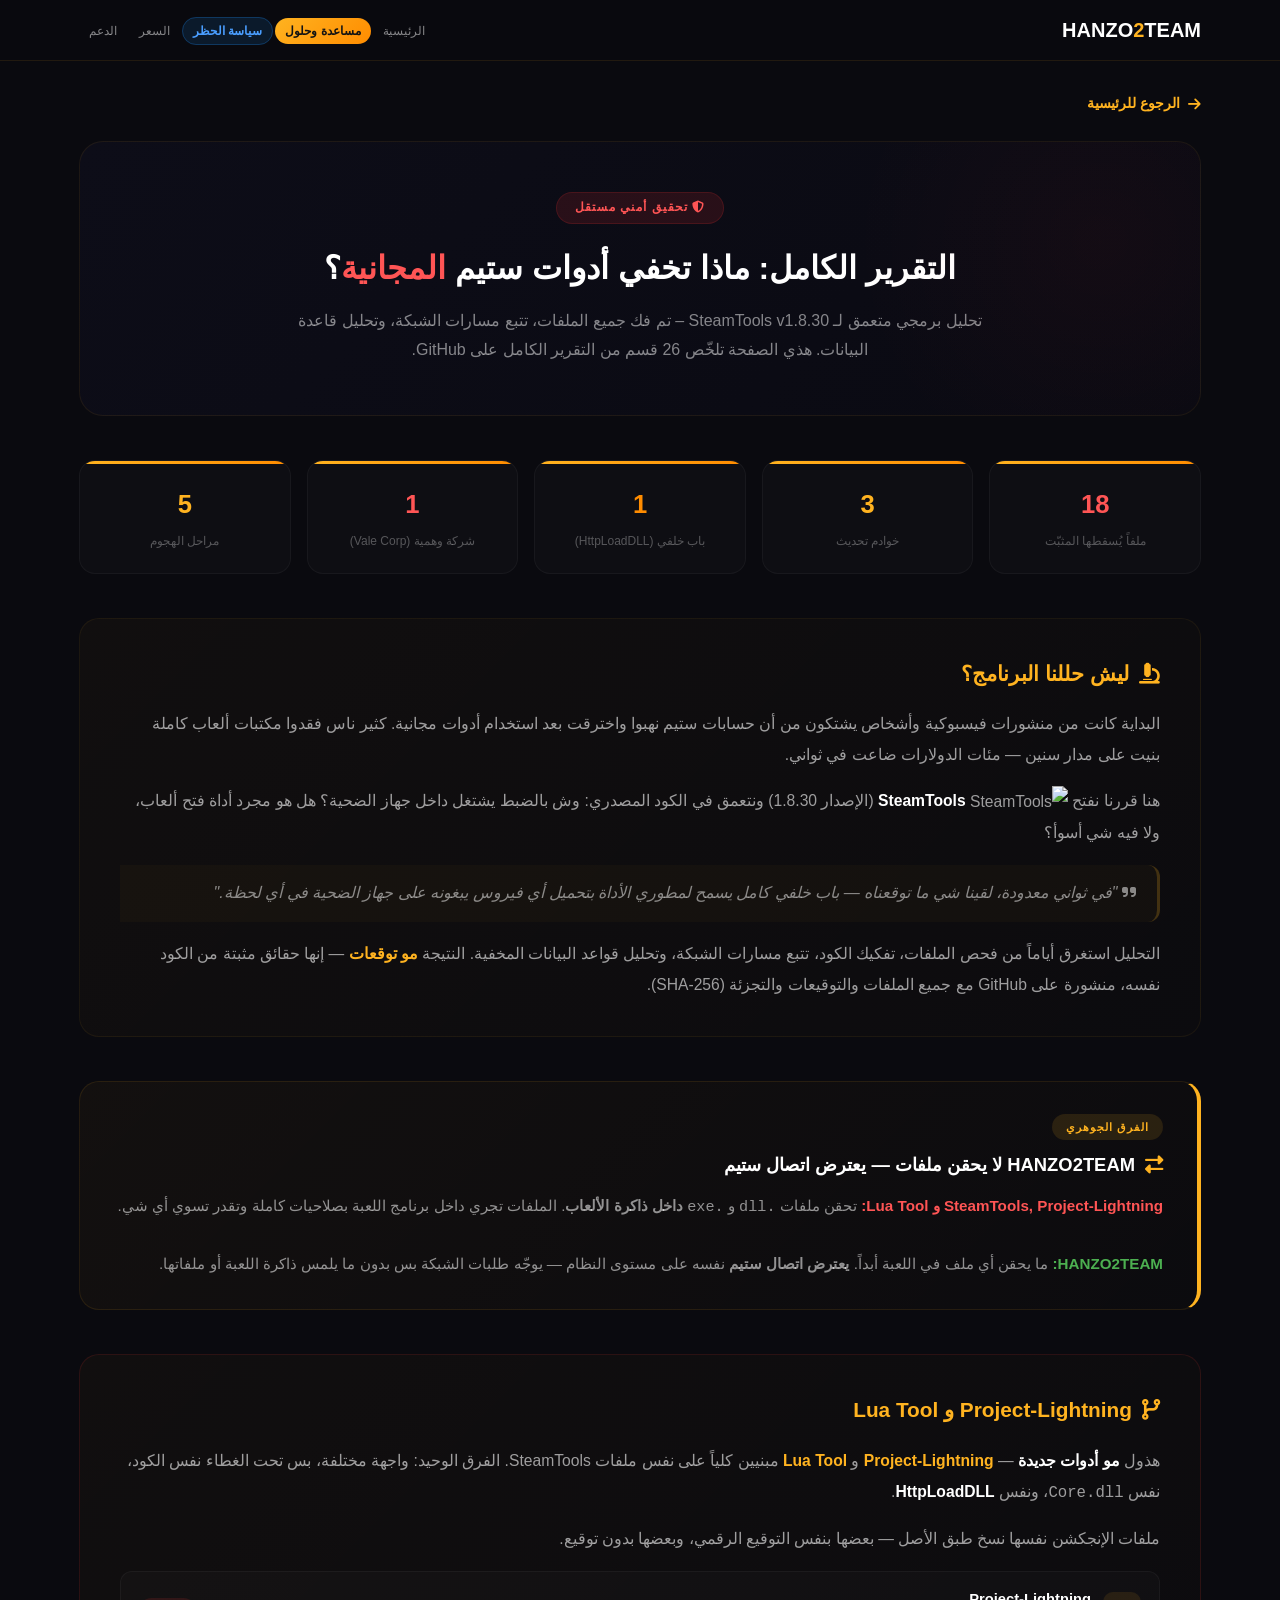
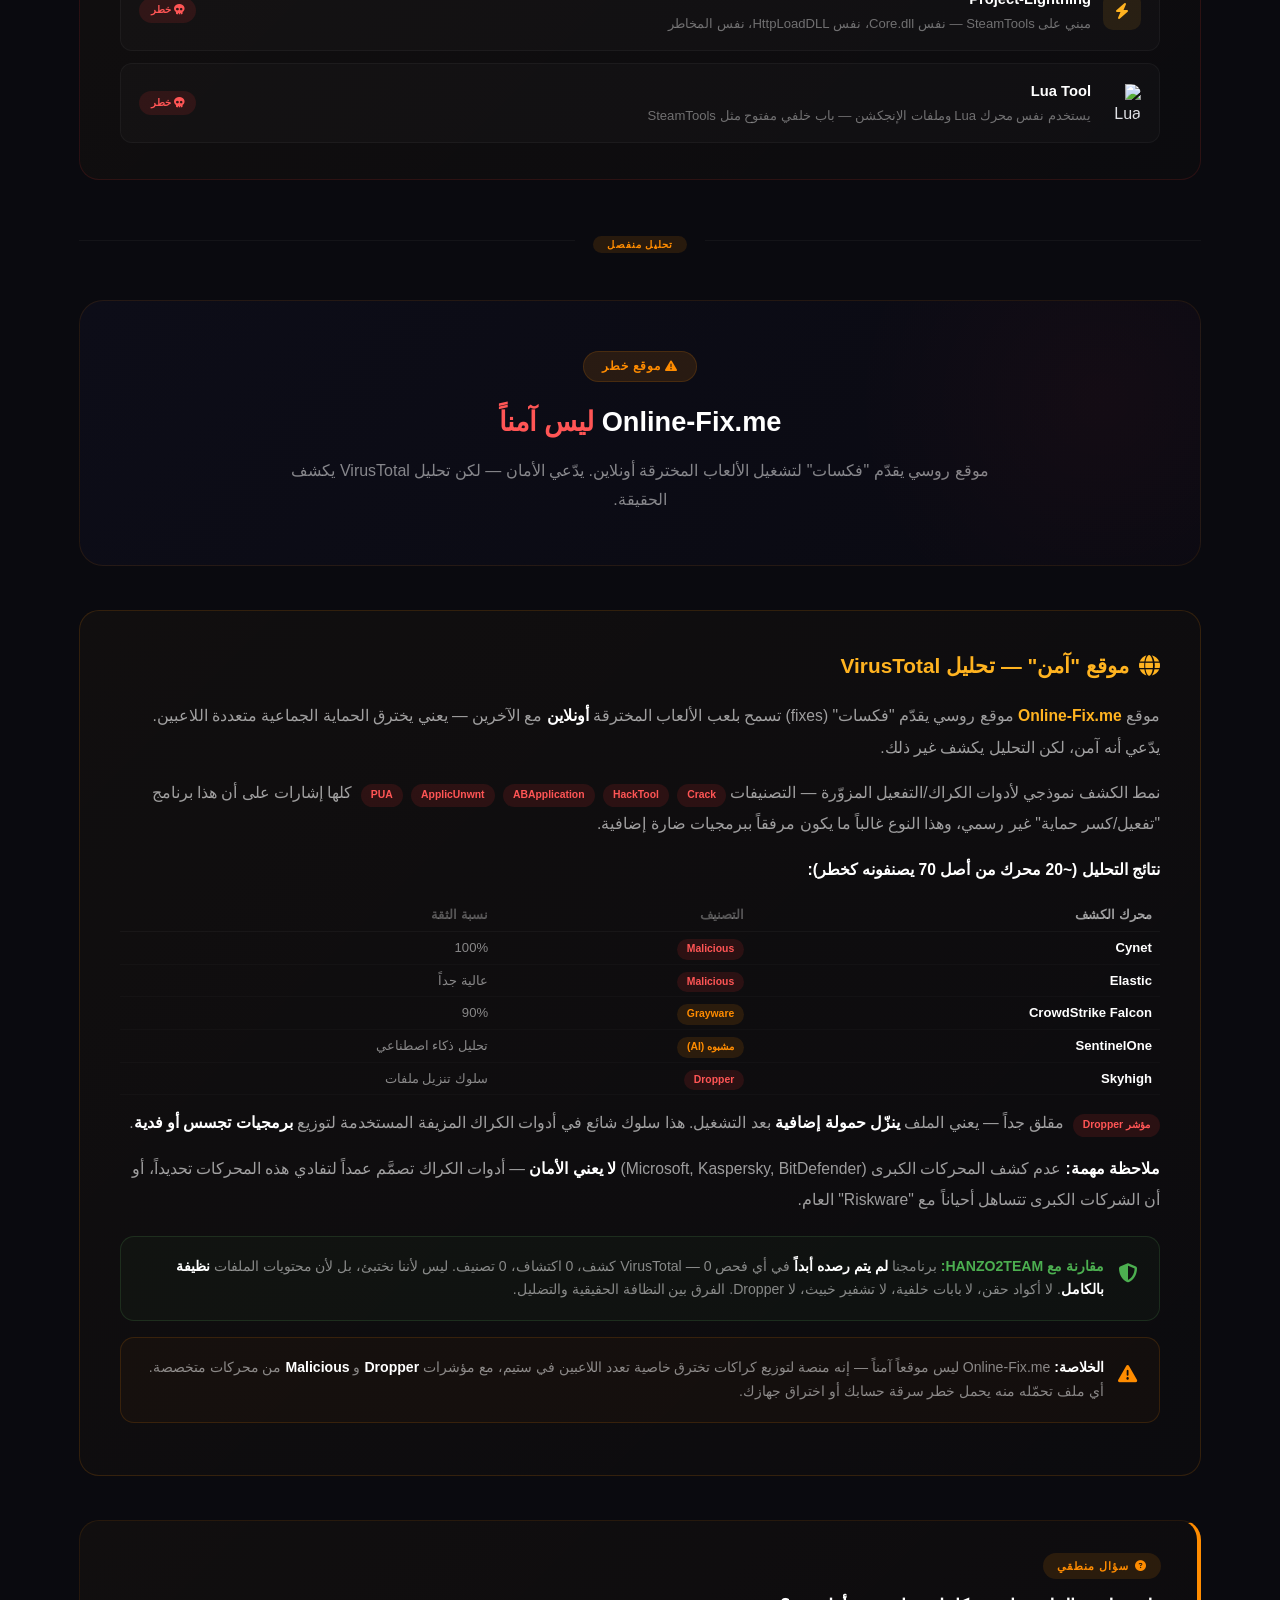
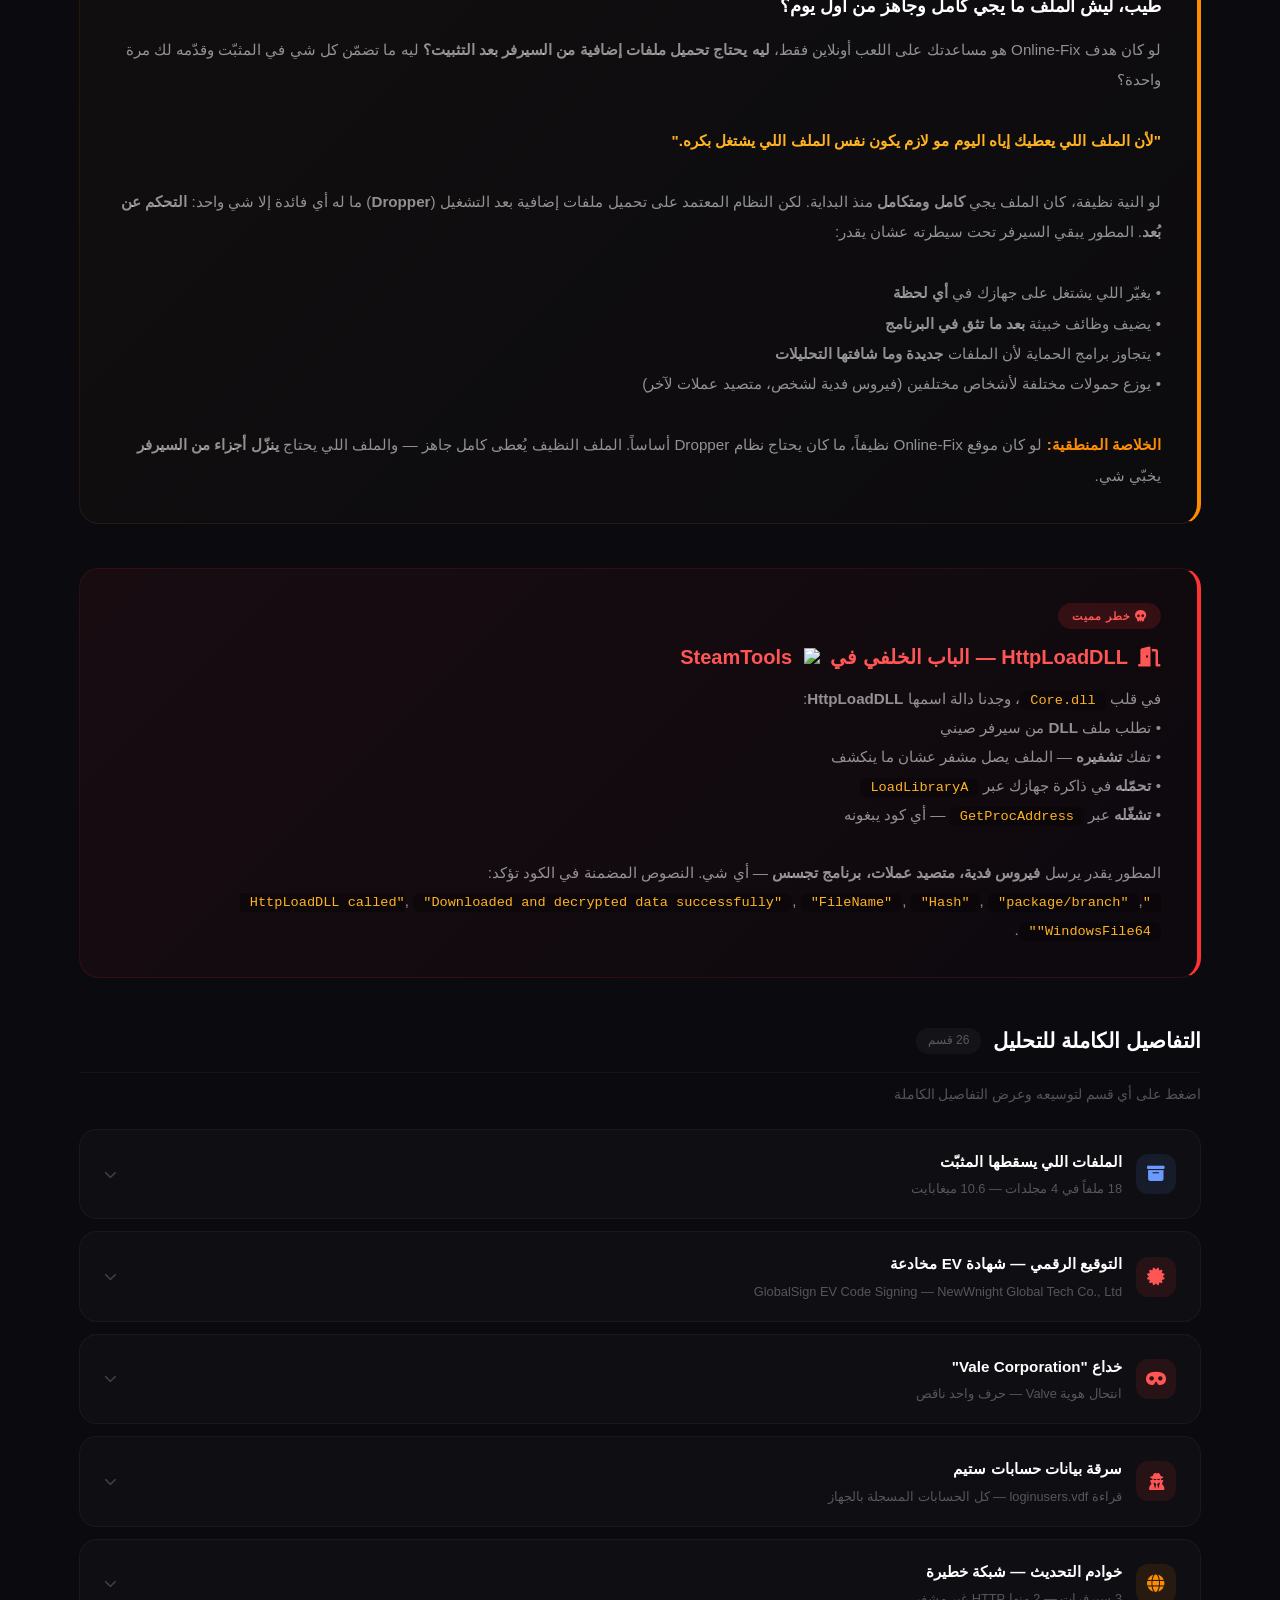
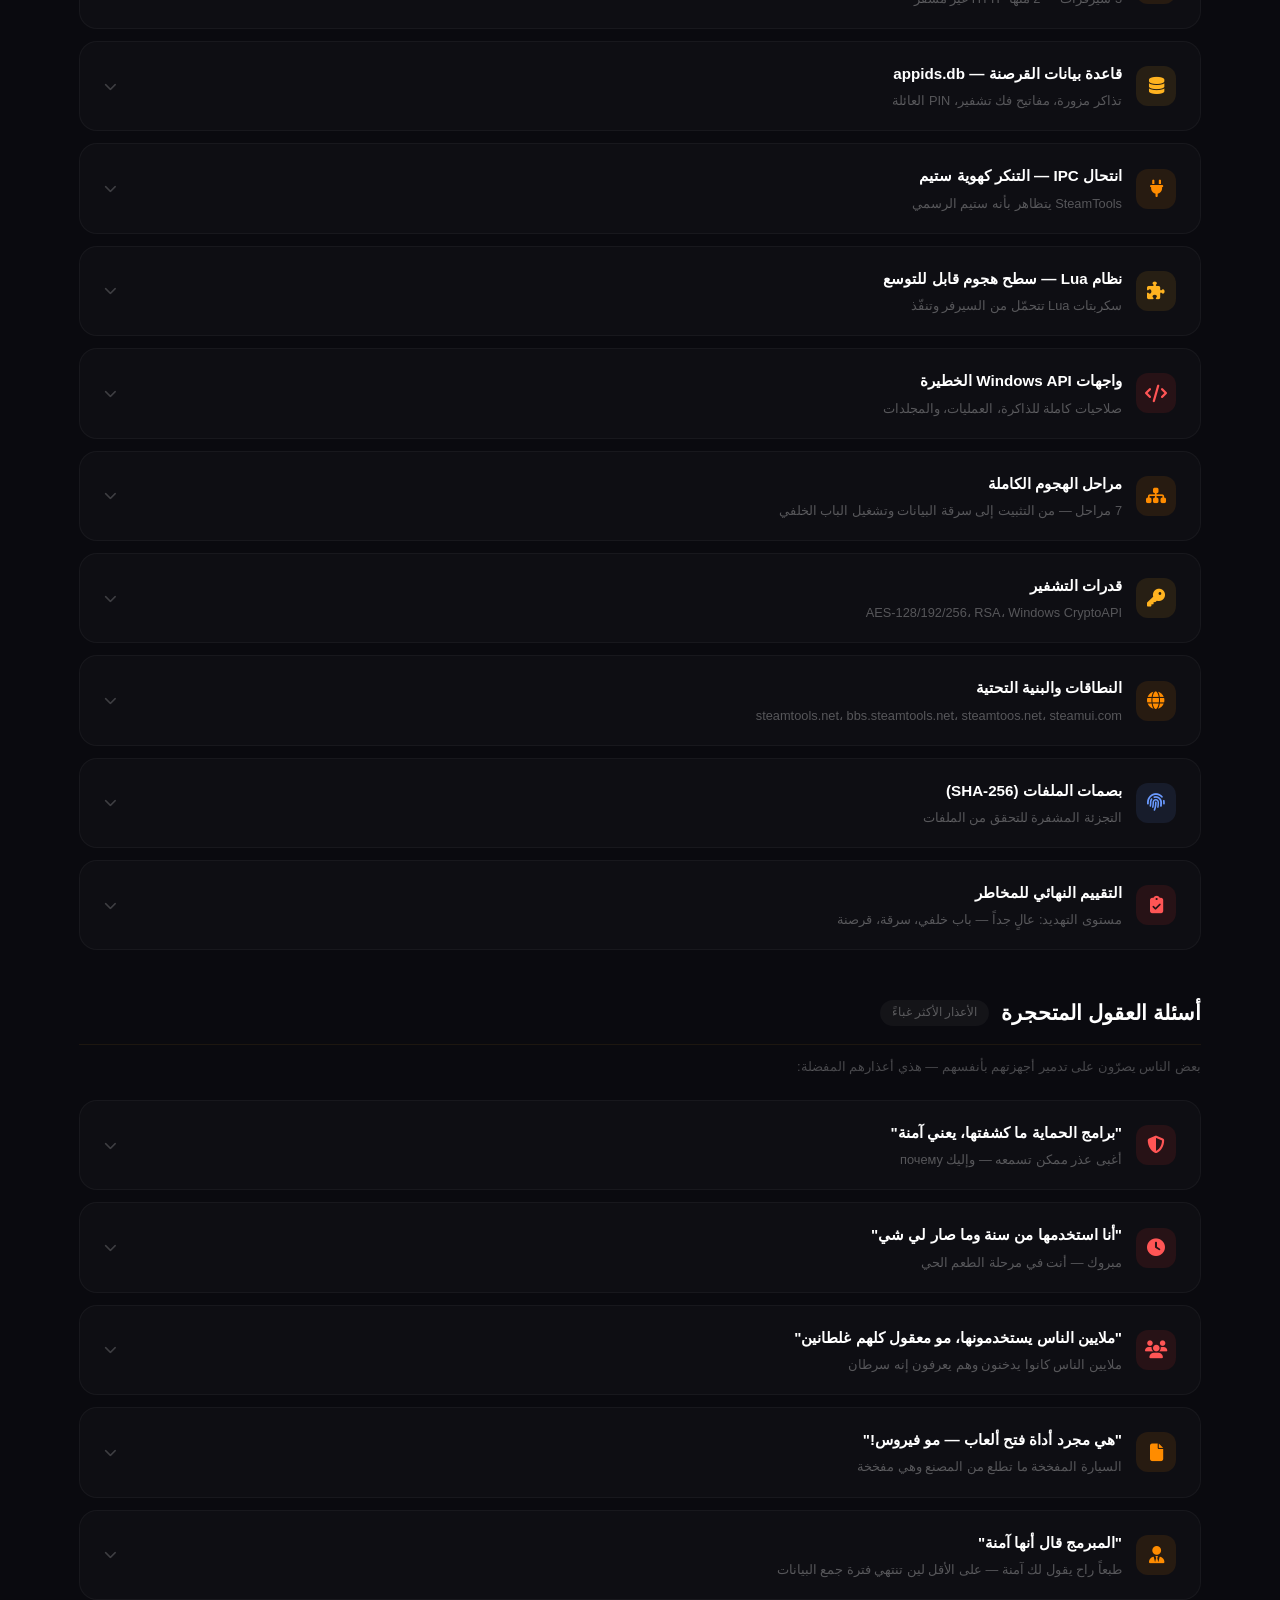
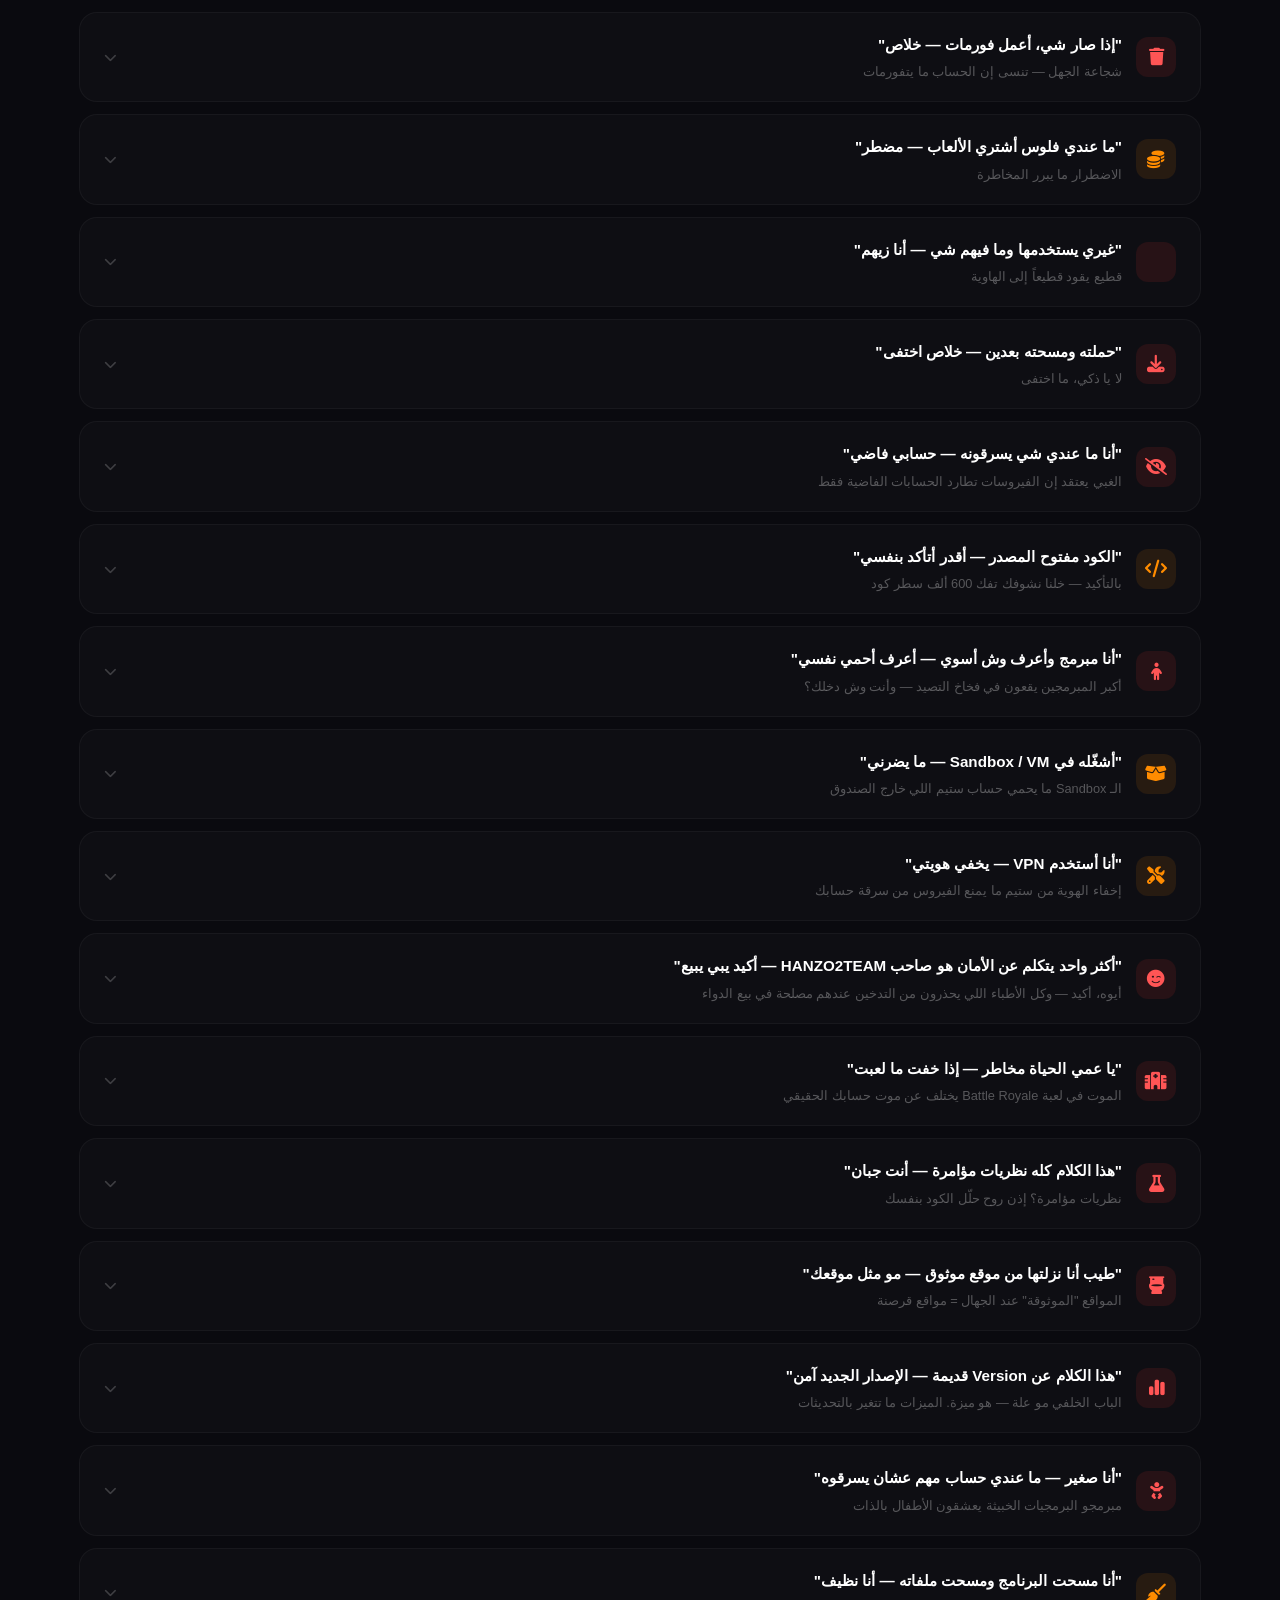
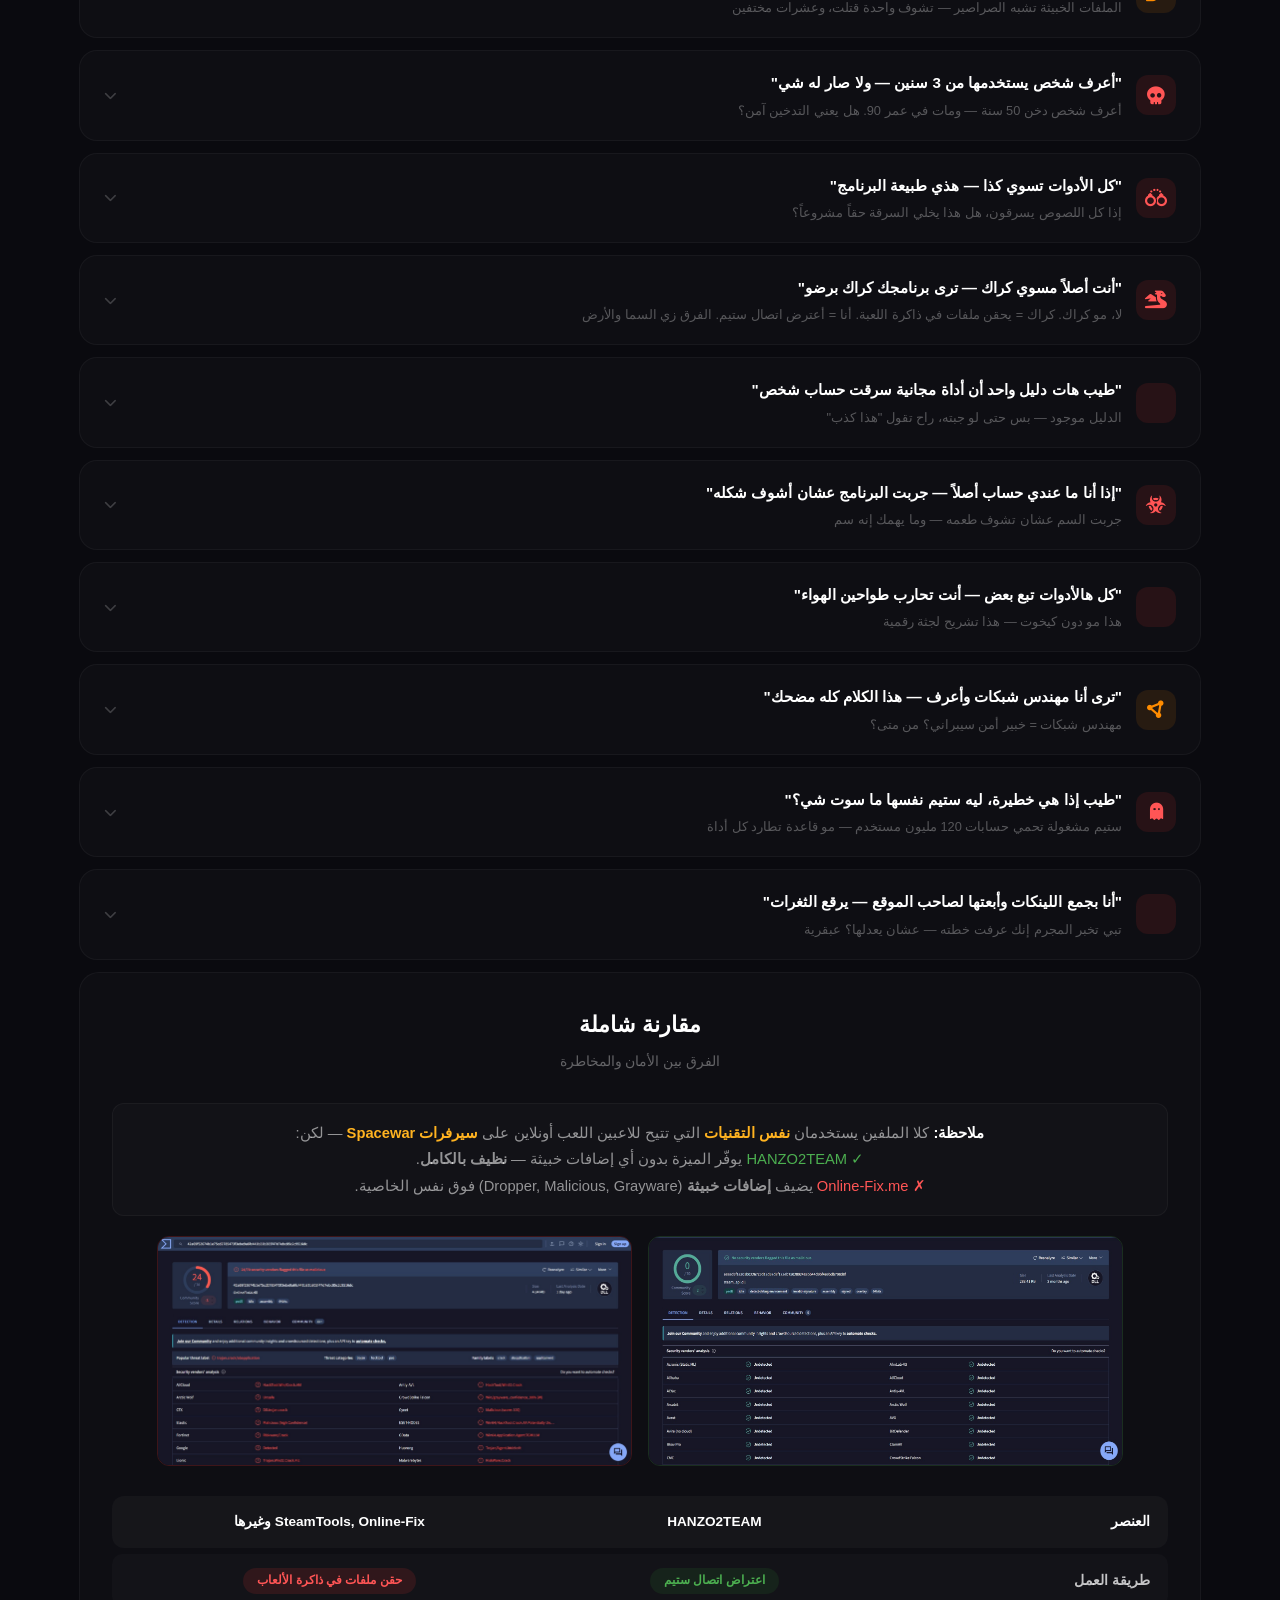
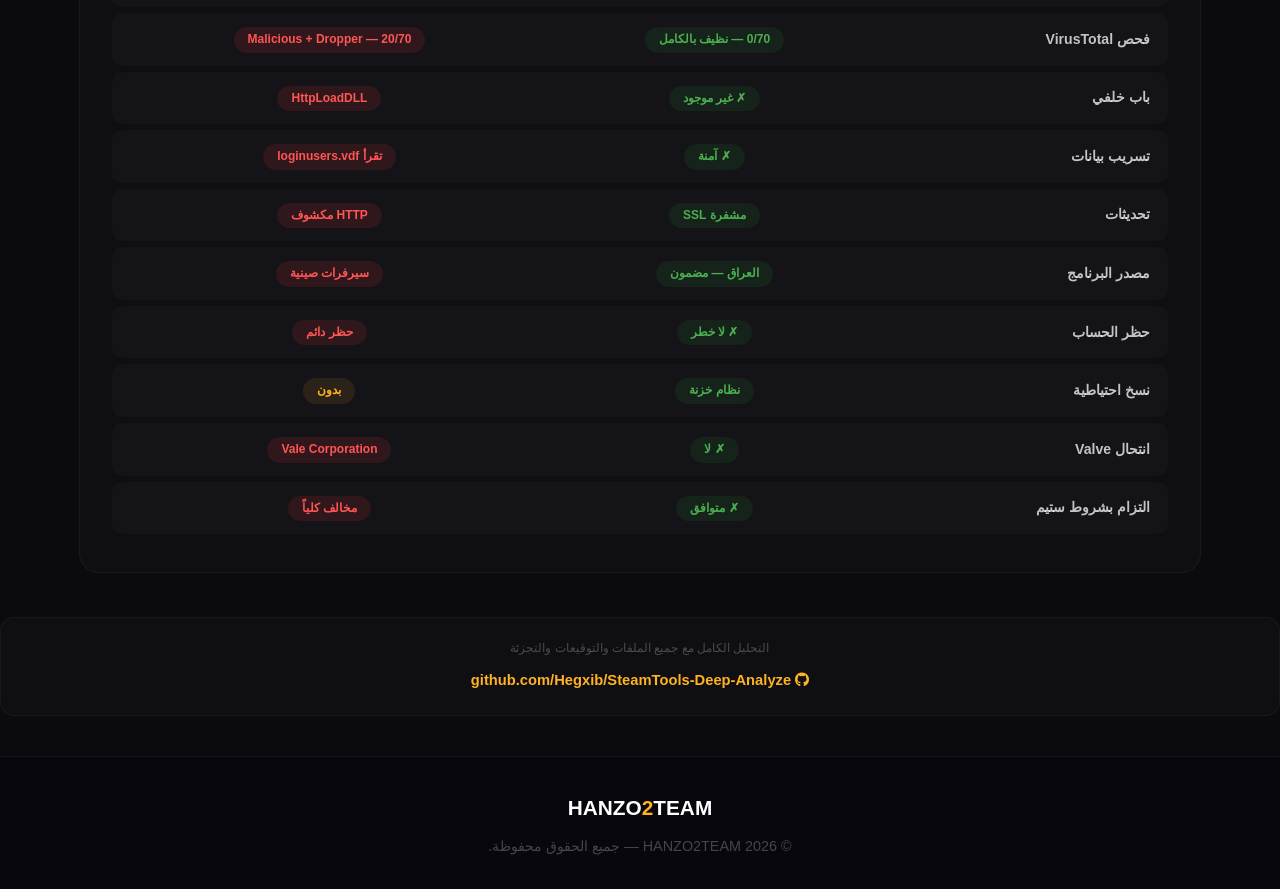
==== dangers.html @ 4cb4c6ea "Initial commit - HANZO2TEAM website" ====
<!DOCTYPE html>
<html lang="ar" dir="rtl">
<head>
  <meta charset="UTF-8">
  <meta name="viewport" content="width=device-width, initial-scale=1.0">
  <title>HANZO2TEAM – التحقيق الكامل في أدوات ستيم المجانية</title>
  <link rel="stylesheet" href="style.css">
  <link rel="stylesheet" href="https://cdnjs.cloudflare.com/ajax/libs/font-awesome/6.5.0/css/all.min.css">
  <style>
    * { cursor: default; }
    .page-wrap { padding-top: 90px; }
    .back-link {
      display: inline-flex; align-items: center; gap: 8px;
      color: #ffb320; text-decoration: none; font-weight: 600;
      margin-bottom: 24px; transition: opacity 0.3s; font-size: 0.9rem;
    }
    .back-link:hover { opacity: 0.7; cursor: pointer; }

    /* ============================
       CURSORS BY SEVERITY
    ============================ */
    .cursor-info { cursor: help !important; }
    .cursor-info * { cursor: help !important; }
    .cursor-warn { cursor: cell !important; }
    .cursor-warn * { cursor: cell !important; }
    .cursor-danger { cursor: crosshair !important; }
    .cursor-danger * { cursor: crosshair !important; }
    .cursor-critical { cursor: not-allowed !important; }
    .cursor-critical * { cursor: not-allowed !important; }
    .cursor-alert { cursor: text !important; }
    .cursor-alert * { cursor: text !important; }

    /* ============================
       HERO
    ============================ */
    .investigation-hero {
      background: linear-gradient(135deg, #0d0d18, #0a0a12);
      border: 1px solid rgba(255,179,32,0.08);
      border-radius: 24px; padding: 50px 44px; margin-bottom: 44px;
      text-align: center; position: relative; overflow: hidden;
      cursor: help;
    }
    .investigation-hero::before {
      content: ''; position: absolute; width: 500px; height: 500px;
      background: radial-gradient(circle, rgba(255,50,50,0.04) 0%, transparent 70%);
      top: -150px; right: -150px;
    }
    .investigation-hero .badge {
      display: inline-block; background: rgba(255,50,50,0.12); color: #ff5555;
      padding: 4px 18px; border-radius: 50px; font-size: 0.75rem; font-weight: 700;
      letter-spacing: 1px; margin-bottom: 16px; border: 1px solid rgba(255,50,50,0.15);
    }
    .investigation-hero h1 {
      font-size: 2rem; font-weight: 800; color: #fff; margin-bottom: 10px;
    }
    .investigation-hero h1 .hl-red { color: #ff5555; }
    .investigation-hero p {
      color: rgba(255,255,255,0.5); font-size: 1rem; max-width: 700px;
      margin: 0 auto; line-height: 1.8;
    }

    /* ============================
       STORY SECTION
    ============================ */
    .story-section {
      background: linear-gradient(135deg, rgba(255,179,32,0.03), rgba(255,179,32,0.01));
      border: 1px solid rgba(255,179,32,0.06);
      border-radius: 20px; padding: 36px 40px; margin-bottom: 44px;
    }
    .story-section h2 {
      font-size: 1.3rem; font-weight: 700; color: #ffb320;
      margin-bottom: 16px; display: flex; align-items: center; gap: 10px;
    }
    .story-section p {
      color: rgba(255,255,255,0.6); font-size: 0.98rem; line-height: 2;
      margin-bottom: 14px;
    }
    .story-section p:last-child { margin-bottom: 0; }
    .story-section strong { color: #fff; }
    .story-section .hl-gold { color: #ffb320; }
    .story-section .quote {
      border-right: 3px solid rgba(255,179,32,0.2);
      padding: 14px 20px; margin: 16px 0; background: rgba(255,179,32,0.03);
      border-radius: 0 12px 12px 0; color: rgba(255,255,255,0.5); font-style: italic;
    }

    /* ============================
       KEY DIFFERENCE BOX
    ============================ */
    .diff-box {
      background: linear-gradient(135deg, rgba(255,179,32,0.04), rgba(255,179,32,0.01));
      border: 1px solid rgba(255,179,32,0.1); border-radius: 20px;
      padding: 30px 34px; margin-bottom: 44px; border-right: 4px solid #ffb320;
      cursor: cell;
    }
    .diff-box h3 {
      color: #fff; font-size: 1.15rem; margin-bottom: 10px;
      display: flex; align-items: center; gap: 10px;
    }
    .diff-box p {
      color: rgba(255,255,255,0.55); line-height: 1.9; font-size: 0.95rem;
    }

    /* ============================
       CRITICAL CARD
    ============================ */
    .critical-card {
      background: linear-gradient(135deg, rgba(255,50,50,0.06), rgba(200,0,0,0.02));
      border: 1px solid rgba(255,50,50,0.12);
      border-radius: 20px; padding: 32px 36px; margin-bottom: 32px;
      border-right: 4px solid #ff3333;
      cursor: not-allowed;
    }
    .critical-card .label {
      display: inline-block; background: rgba(255,50,50,0.15); color: #ff5555;
      font-size: 0.7rem; font-weight: 800; padding: 3px 14px; border-radius: 50px;
      letter-spacing: 1px; margin-bottom: 10px;
    }
    .critical-card h3 {
      font-size: 1.25rem; font-weight: 700; color: #ff5555;
      margin-bottom: 10px; display: flex; align-items: center; gap: 10px;
    }
    .critical-card p {
      color: rgba(255,255,255,0.55); line-height: 1.9; font-size: 0.95rem;
    }
    .critical-card code {
      background: rgba(0,0,0,0.3); padding: 2px 10px; border-radius: 6px;
      color: #ffb320; font-size: 0.85rem;
    }

    /* ============================
       SECTION HEADER
    ============================ */
    .sec-header {
      display: flex; align-items: center; gap: 12px; margin: 44px 0 22px;
      padding-bottom: 12px; border-bottom: 1px solid rgba(255,255,255,0.04);
    }
    .sec-header h2 {
      font-size: 1.3rem; font-weight: 700; color: #fff; margin: 0;
    }
    .sec-header .count {
      background: rgba(255,255,255,0.04); color: rgba(255,255,255,0.3);
      font-size: 0.75rem; padding: 2px 12px; border-radius: 50px;
    }

    /* ============================
       EXPANDABLE CARDS
    ============================ */
    .expand-card {
      background: rgba(255,255,255,0.02);
      border: 1px solid rgba(255,255,255,0.04);
      border-radius: 18px; margin-bottom: 12px; overflow: hidden;
      transition: all 0.35s ease;
    }
    .expand-card:hover { border-color: rgba(255,255,255,0.08); }
    .expand-card-header {
      display: flex; align-items: center; gap: 14px;
      padding: 18px 24px; cursor: pointer; user-select: none;
      transition: background 0.3s;
    }
    .expand-card-header:hover { background: rgba(255,255,255,0.02); }
    .expand-card-header .ec-icon {
      width: 40px; height: 40px; border-radius: 12px;
      display: flex; align-items: center; justify-content: center;
      font-size: 1.1rem; flex-shrink: 0;
    }
    .expand-card-header .ec-icon.critical { background: rgba(255,50,50,0.1); color: #ff5555; }
    .expand-card-header .ec-icon.high { background: rgba(255,140,0,0.1); color: #ff8c00; }
    .expand-card-header .ec-icon.medium { background: rgba(255,179,32,0.1); color: #ffb320; }
    .expand-card-header .ec-icon.info { background: rgba(100,150,255,0.1); color: #6a9aff; }
    .expand-card-header .ec-info { flex: 1; }
    .expand-card-header .ec-info .ec-title {
      color: #fff; font-weight: 600; font-size: 0.95rem; margin-bottom: 2px;
    }
    .expand-card-header .ec-info .ec-sub {
      color: rgba(255,255,255,0.3); font-size: 0.8rem;
    }
    .expand-card-header .ec-toggle {
      color: rgba(255,255,255,0.2); font-size: 0.8rem;
      transition: transform 0.3s;
    }
    .expand-card.open .expand-card-header .ec-toggle {
      transform: rotate(180deg);
    }
    .expand-card-body {
      max-height: 0; overflow: hidden;
      transition: max-height 0.45s ease, padding 0.45s ease;
      padding: 0 24px;
    }
    .expand-card.open .expand-card-body {
      max-height: 2000px; padding: 0 24px 22px;
    }
    .expand-card-body p {
      color: rgba(255,255,255,0.5); font-size: 0.9rem; line-height: 1.8; margin-bottom: 10px;
    }
    .expand-card-body ul {
      list-style: none; padding: 0; margin: 6px 0 10px;
    }
    .expand-card-body ul li {
      color: rgba(255,255,255,0.45); font-size: 0.88rem;
      padding: 6px 0; padding-right: 20px; position: relative; line-height: 1.6;
    }
    .expand-card-body ul li::before {
      content: '›'; position: absolute; right: 0; color: rgba(255,179,32,0.4); font-weight: 700;
    }
    .expand-card-body ul li strong { color: rgba(255,255,255,0.7); }
    .expand-card-body code {
      background: rgba(0,0,0,0.25); padding: 1px 8px; border-radius: 4px;
      color: #ffb320; font-size: 0.82rem;
    }
    .inline-tag {
      display: inline-block; font-size: 0.65rem; font-weight: 700; padding: 1px 10px;
      border-radius: 50px; margin-left: 4px;
    }
    .inline-tag.red { background: rgba(255,50,50,0.12); color: #ff5555; }
    .inline-tag.orange { background: rgba(255,140,0,0.12); color: #ff8c00; }
    .inline-tag.gold { background: rgba(255,179,32,0.12); color: #ffb320; }
    .inline-tag.blue { background: rgba(100,150,255,0.12); color: #6a9aff; }
    table.mini {
      width: 100%; border-collapse: collapse; margin: 10px 0; font-size: 0.82rem;
    }
    table.mini th {
      text-align: right; color: rgba(255,255,255,0.3); font-weight: 600;
      padding: 4px 8px; border-bottom: 1px solid rgba(255,255,255,0.04);
    }
    table.mini td {
      padding: 4px 8px; color: rgba(255,255,255,0.5);
      border-bottom: 1px solid rgba(255,255,255,0.02);
    }
    table.mini .key { color: rgba(255,255,255,0.6); font-weight: 600; }

    /* ============================
       COMPARISON TABLE
    ============================ */
    .compare-wrap {
      background: rgba(255,255,255,0.02);
      border: 1px solid rgba(255,255,255,0.04);
      border-radius: 20px; padding: 32px; margin-bottom: 44px;
    }
    .compare-wrap h2 {
      text-align: center; font-size: 1.4rem; font-weight: 700; color: #fff;
      margin-bottom: 4px;
    }
    .compare-wrap .sub {
      text-align: center; color: rgba(255,255,255,0.35); font-size: 0.9rem;
      margin-bottom: 28px;
    }
    .compare-table {
      width: 100%; border-collapse: separate; border-spacing: 0 6px;
    }
    .compare-table th {
      padding: 14px 18px; font-weight: 700; font-size: 0.85rem; color: #fff;
      background: rgba(255,255,255,0.03); text-align: center;
    }
    .compare-table th:first-child { text-align: right; border-radius: 0 12px 12px 0; }
    .compare-table th:last-child { border-radius: 12px 0 0 12px; }
    .compare-table td {
      padding: 13px 18px; font-size: 0.88rem; color: rgba(255,255,255,0.5);
      background: rgba(255,255,255,0.02); text-align: center;
    }
    .compare-table td:first-child {
      text-align: right; font-weight: 600; color: rgba(255,255,255,0.75);
      border-radius: 0 10px 10px 0;
    }
    .compare-table td:last-child { border-radius: 10px 0 0 10px; }
    .compare-table .tag-safe {
      display: inline-block; background: rgba(50,180,50,0.1); color: #4caf50;
      padding: 2px 14px; border-radius: 50px; font-size: 0.75rem; font-weight: 700;
    }
    .compare-table .tag-danger {
      display: inline-block; background: rgba(255,50,50,0.12); color: #ff5555;
      padding: 2px 14px; border-radius: 50px; font-size: 0.75rem; font-weight: 700;
    }
    .compare-table .tag-warn {
      display: inline-block; background: rgba(255,179,32,0.1); color: #ffb320;
      padding: 2px 14px; border-radius: 50px; font-size: 0.75rem; font-weight: 700;
    }
    .compare-table .no-badge {
      display: inline-block; background: rgba(255,50,50,0.1); color: #ff5555;
      padding: 2px 12px; border-radius: 50px; font-size: 0.75rem; font-weight: 700;
    }

    /* ============================
       SOURCE
    ============================ */
    .source-box {
      background: rgba(255,255,255,0.02);
      border: 1px solid rgba(255,255,255,0.04); border-radius: 14px;
      padding: 20px 24px; text-align: center; margin-bottom: 40px;
    }
    .source-box .label { color: rgba(255,255,255,0.25); font-size: 0.75rem; margin-bottom: 6px; }
    .source-box a {
      color: #ffb320; font-weight: 600; text-decoration: none; font-size: 0.92rem;
    }
    .source-box a:hover { text-decoration: underline; }

    /* ============================
       TOOLS SUB CARDS
    ============================ */
    .tools-sub {
      display: flex; flex-direction: column; gap: 12px; margin-top: 16px;
    }
    .tools-sub .t-item {
      display: flex; align-items: center; gap: 12px;
      background: rgba(255,255,255,0.02); padding: 14px 18px;
      border-radius: 12px; border: 1px solid rgba(255,255,255,0.04);
    }
    .tools-sub .t-item .t-icon {
      width: 38px; height: 38px; border-radius: 10px;
      display: flex; align-items: center; justify-content: center;
      font-size: 1rem; flex-shrink: 0;
    }
    .tools-sub .t-item .t-icon.lightning { background: rgba(255,179,32,0.1); color: #ffb320; }
    .tools-sub .t-item .t-icon.lua { background: rgba(50,100,255,0.1); color: #5c8aff; }
    .tools-sub .t-item .t-info { flex: 1; }
    .tools-sub .t-item .t-info .t-name { color: #fff; font-weight: 600; font-size: 0.92rem; }
    .tools-sub .t-item .t-info .t-desc { color: rgba(255,255,255,0.4); font-size: 0.82rem; }
    .tools-sub .t-item .t-badge {
      background: rgba(255,50,50,0.12); color: #ff5555;
      font-size: 0.65rem; font-weight: 700; padding: 3px 12px;
      border-radius: 50px; white-space: nowrap;
    }

    /* ============================
       STATS ROW
    ============================ */
    .stats-row {
      display: flex; gap: 16px; margin-bottom: 44px; flex-wrap: wrap;
    }
    .stat-card {
      flex: 1; min-width: 140px;
      background: rgba(255,255,255,0.02); border: 1px solid rgba(255,255,255,0.04);
      border-radius: 16px; padding: 20px; text-align: center;
    }
    .stat-card .s-num {
      font-size: 1.6rem; font-weight: 800; color: #fff;
    }
    .stat-card .s-num.red { color: #ff5555; }
    .stat-card .s-num.gold { color: #ffb320; }
    .stat-card .s-num.orange { color: #ff8c00; }
    .stat-card .s-label {
      color: rgba(255,255,255,0.3); font-size: 0.75rem; margin-top: 4px;
    }

    /* ============================
       TIP BOX
    ============================ */
    .tip-box {
      display: flex; align-items: flex-start; gap: 14px;
      background: rgba(100,200,100,0.03); border: 1px solid rgba(100,200,100,0.08);
      border-radius: 14px; padding: 18px 22px; margin: 16px 0;
    }
    .tip-box .tip-icon { color: #4caf50; font-size: 1.2rem; flex-shrink: 0; margin-top: 2px; }
    .tip-box p { color: rgba(255,255,255,0.5); font-size: 0.88rem; line-height: 1.7; margin: 0 !important; }

    /* ============================
       RESPONSIVE
    ============================ */
    @media (max-width: 768px) {
      .investigation-hero { padding: 32px 22px; }
      .investigation-hero h1 { font-size: 1.4rem; }
      .story-section { padding: 24px 18px; }
      .critical-card { padding: 24px 18px; }
      .compare-wrap { padding: 18px 12px; }
      .compare-table th, .compare-table td { padding: 10px 10px; font-size: 0.78rem; }
      .expand-card-header { padding: 14px 16px; }
      .expand-card-body { padding: 0 16px; }
      .expand-card.open .expand-card-body { padding: 0 16px 18px; }
      .stats-row { gap: 10px; }
      .stat-card { min-width: 100px; padding: 14px; }
      .stat-card .s-num { font-size: 1.2rem; }
    }

  </style>
</head>
<body>

  <nav class="navbar" id="navbar">
    <div class="container nav-container">
      <a href="index.html" class="nav-logo">HANZO<span class="gold">2</span>TEAM</a>
      <ul class="nav-menu" id="navMenu">
        <li><a href="index.html" class="nav-link">الرئيسية</a></li>
        <li><a href="help.html" class="nav-link nav-help">مساعدة وحلول</a></li>
        <li><a href="policy.html" class="nav-link nav-policy">سياسة الحظر</a></li>
        <li><a href="index.html#pricing" class="nav-link">السعر</a></li>
        <li><a href="index.html#contact" class="nav-link">الدعم</a></li>
      </ul>
    </div>
  </nav>

  <div class="container page-wrap">

    <a href="index.html" class="back-link"><i class="fas fa-arrow-right"></i> الرجوع للرئيسية</a>

    <!-- ========== HEADER ========== -->
    <div class="investigation-hero">
      <div class="badge"><i class="fas fa-shield-alt"></i>  تحقيق أمني مستقل</div>
      <h1>التقرير الكامل: ماذا تخفي أدوات ستيم <span class="hl-red">المجانية</span>؟</h1>
      <p>تحليل برمجي متعمق لـ SteamTools v1.8.30 – تم فك جميع الملفات، تتبع مسارات الشبكة، وتحليل قاعدة البيانات. هذي الصفحة تلخّص 26 قسم من التقرير الكامل على GitHub.</p>
    </div>

    <!-- ========== QUICK STATS ========== -->
    <div class="stats-row">
      <div class="stat-card"><div class="s-num red">18</div><div class="s-label">ملفاً يُسقطها المثبّت</div></div>
      <div class="stat-card"><div class="s-num gold">3</div><div class="s-label">خوادم تحديث</div></div>
      <div class="stat-card"><div class="s-num orange">1</div><div class="s-label">باب خلفي (HttpLoadDLL)</div></div>
      <div class="stat-card"><div class="s-num red">1</div><div class="s-label">شركة وهمية (Vale Corp)</div></div>
      <div class="stat-card"><div class="s-num gold">5</div><div class="s-label">مراحل الهجوم</div></div>
    </div>

    <!-- ========== STORY ========== -->
    <div class="story-section">
      <h2><i class="fas fa-microscope"></i> ليش حللنا البرنامج؟</h2>
      <p>البداية كانت من منشورات فيسبوكية وأشخاص يشتكون من أن حسابات ستيم نهبوا واخترقت بعد استخدام أدوات مجانية. كثير ناس فقدوا مكتبات ألعاب كاملة بنيت على مدار سنين — مئات الدولارات ضاعت في ثواني.</p>
      <p>هنا قررنا نفتح <img src="https://encrypted-tbn0.gstatic.com/images?q=tbn:ANd9GcReIar6Xu0z1LqmefBRnb_wlTnmyZvB5sOPx-haZ74TYQ&s=10" alt="SteamTools" style="width:20px;height:20px;vertical-align:middle;border-radius:4px;"> <strong>SteamTools</strong> (الإصدار 1.8.30) ونتعمق في الكود المصدري: وش بالضبط يشتغل داخل جهاز الضحية؟ هل هو مجرد أداة فتح ألعاب، ولا فيه شي أسوأ؟</p>
      <div class="quote">
        <i class="fas fa-quote-right"></i> "في ثواني معدودة، لقينا شي ما توقعناه — باب خلفي كامل يسمح لمطوري الأداة بتحميل أي فيروس يبغونه على جهاز الضحية في أي لحظة."
      </div>
      <p>التحليل استغرق أياماً من فحص الملفات، تفكيك الكود، تتبع مسارات الشبكة، وتحليل قواعد البيانات المخفية. النتيجة <strong class="hl-gold">مو توقعات</strong> — إنها حقائق مثبتة من الكود نفسه، منشورة على GitHub مع جميع الملفات والتوقيعات والتجزئة (SHA-256).</p>
    </div>

    <!-- ========== KEY DIFFERENCE ========== -->
    <div class="diff-box">
      <span style="background: rgba(255,179,32,0.12); color: #ffb320; font-size: 0.7rem; font-weight: 800; padding: 3px 14px; border-radius: 50px; letter-spacing: 1px; display: inline-block; margin-bottom: 8px;">الفرق الجوهري</span>
      <h3><i class="fas fa-exchange-alt" style="color: #ffb320;"></i> HANZO2TEAM لا يحقن ملفات — يعترض اتصال ستيم</h3>
      <p>
        <strong style="color: #ff5555;">SteamTools, Project-Lightning و Lua Tool:</strong> تحقن ملفات <code>.dll</code> و <code>.exe</code> <strong>داخل ذاكرة الألعاب</strong>. الملفات تجري داخل برنامج اللعبة بصلاحيات كاملة وتقدر تسوي أي شي.<br><br>
        <strong style="color: #4caf50;">HANZO2TEAM:</strong> ما يحقن أي ملف في اللعبة أبداً. <strong>يعترض اتصال ستيم</strong> نفسه على مستوى النظام — يوجّه طلبات الشبكة بس بدون ما يلمس ذاكرة اللعبة أو ملفاتها.
      </p>
    </div>

    <!-- ========== PROJECT-LIGHTNING & LUA TOOL ========== -->
    <div class="story-section" style="border-color: rgba(255,50,50,0.12);">
      <h2><i class="fas fa-code-branch"></i> Project-Lightning و Lua Tool</h2>
      <p>هذول <strong>مو أدوات جديدة</strong> — <strong class="hl-gold">Project-Lightning</strong> و <strong class="hl-gold">Lua Tool</strong> مبنيين كلياً على نفس ملفات SteamTools. الفرق الوحيد: واجهة مختلفة، بس تحت الغطاء نفس الكود، نفس <code>Core.dll</code>، ونفس <strong>HttpLoadDLL</strong>.</p>
      <p>ملفات الإنجكشن نفسها نسخ طبق الأصل — بعضها بنفس التوقيع الرقمي، وبعضها بدون توقيع.</p>
      <div class="tools-sub">
        <div class="t-item">
          <div class="t-icon lightning"><i class="fas fa-bolt"></i></div>
          <div class="t-info">
            <div class="t-name">Project-Lightning</div>
            <div class="t-desc">مبني على SteamTools — نفس Core.dll، نفس HttpLoadDLL، نفس المخاطر</div>
          </div>
          <span class="t-badge"><i class="fas fa-skull"></i> خطر</span>
        </div>
        <div class="t-item">
          <img src="https://wiki.lua.tools/img/icon.svg" alt="Lua Tool" style="width:38px;height:38px;border-radius:10px;flex-shrink:0;">
          <div class="t-info">
            <div class="t-name">Lua Tool</div>
            <div class="t-desc">يستخدم نفس محرك Lua وملفات الإنجكشن — باب خلفي مفتوح مثل SteamTools</div>
          </div>
          <span class="t-badge"><i class="fas fa-skull"></i> خطر</span>
        </div>
      </div>
    </div>

    <!-- =================================================================== -->
    <!--                          ONLINE-FIX.ME                               -->
    <!-- =================================================================== -->
    <div style="text-align:center;margin:60px 0 30px;position:relative;">
      <div style="border-top:1px solid rgba(255,255,255,0.04);"></div>
      <div style="display:inline-block;background:#0a0a0f;padding:0 18px;position:relative;top:-12px;">
        <span style="background:rgba(255,140,0,0.12);color:#ff8c00;font-size:0.65rem;font-weight:800;padding:3px 14px;border-radius:50px;letter-spacing:1px;">تحليل منفصل</span>
      </div>
    </div>

    <div class="investigation-hero" style="border-color:rgba(255,140,0,0.1);">
      <div class="badge" style="background:rgba(255,140,0,0.12);color:#ff8c00;border-color:rgba(255,140,0,0.15);"><i class="fas fa-exclamation-triangle"></i>  موقع خطر</div>
      <h1 style="font-size:1.7rem;">Online-Fix.me <span class="hl-red">ليس آمناً</span></h1>
      <p>موقع روسي يقدّم "فكسات" لتشغيل الألعاب المخترقة أونلاين. يدّعي الأمان — لكن تحليل VirusTotal يكشف الحقيقة.</p>
    </div>

    <div class="story-section" style="border-color:rgba(255,140,0,0.15);">
      <h2><i class="fas fa-globe"></i> موقع "آمن" — تحليل VirusTotal</h2>
      <p>موقع <strong class="hl-gold">Online-Fix.me</strong> موقع روسي يقدّم "فكسات" (fixes) تسمح بلعب الألعاب المخترقة <strong>أونلاين</strong> مع الآخرين — يعني يخترق الحماية الجماعية متعددة اللاعبين. يدّعي أنه آمن، لكن التحليل يكشف غير ذلك.</p>
      <p>نمط الكشف نموذجي لأدوات الكراك/التفعيل المزوّرة — التصنيفات <span class="inline-tag red">Crack</span> <span class="inline-tag red">HackTool</span> <span class="inline-tag red">ABApplication</span> <span class="inline-tag red">ApplicUnwnt</span> <span class="inline-tag red">PUA</span> كلها إشارات على أن هذا برنامج "تفعيل/كسر حماية" غير رسمي، وهذا النوع غالباً ما يكون مرفقاً ببرمجيات ضارة إضافية.</p>
      <p><strong>نتائج التحليل (~20 محرك من أصل 70 يصنفونه كخطر):</strong></p>
      <table class="mini" style="width:100%;margin-bottom:12px;">
        <tr><th class="key">محرك الكشف</th><th>التصنيف</th><th>نسبة الثقة</th></tr>
        <tr><td><strong>Cynet</strong></td><td><span class="inline-tag red">Malicious</span></td><td>100%</td></tr>
        <tr><td><strong>Elastic</strong></td><td><span class="inline-tag red">Malicious</span></td><td>عالية جداً</td></tr>
        <tr><td><strong>CrowdStrike Falcon</strong></td><td><span class="inline-tag orange">Grayware</span></td><td>90%</td></tr>
        <tr><td><strong>SentinelOne</strong></td><td><span class="inline-tag orange">مشبوه (AI)</span></td><td>تحليل ذكاء اصطناعي</td></tr>
        <tr><td><strong>Skyhigh</strong></td><td><span class="inline-tag red">Dropper</span></td><td>سلوك تنزيل ملفات</td></tr>
      </table>
      <p><span class="inline-tag red">مؤشر Dropper</span> مقلق جداً — يعني الملف <strong>ينزّل حمولة إضافية</strong> بعد التشغيل. هذا سلوك شائع في أدوات الكراك المزيفة المستخدمة لتوزيع <strong>برمجيات تجسس أو فدية</strong>.</p>
      <p><strong>ملاحظة مهمة:</strong> عدم كشف المحركات الكبرى (Microsoft, Kaspersky, BitDefender) <strong>لا يعني الأمان</strong> — أدوات الكراك تصمَّم عمداً لتفادي هذه المحركات تحديداً، أو أن الشركات الكبرى تتساهل أحياناً مع "Riskware" العام.</p>
      <div class="tip-box" style="border-color:rgba(100,200,100,0.15);background:rgba(100,200,100,0.03);margin-top:20px;">
        <div class="tip-icon" style="color:#4caf50;"><i class="fas fa-shield-alt"></i></div>
        <p><strong style="color:#4caf50;">مقارنة مع HANZO2TEAM:</strong> برنامجنا <strong>لم يتم رصده أبداً</strong> في أي فحص VirusTotal — 0 كشف، 0 اكتشاف، 0 تصنيف. ليس لأننا نختبئ، بل لأن محتويات الملفات <strong>نظيفة بالكامل</strong>. لا أكواد حقن، لا بابات خلفية، لا تشفير خبيث، لا Dropper. الفرق بين النظافة الحقيقية والتضليل.</p>
      </div>
      <div class="tip-box" style="border-color:rgba(255,140,0,0.15);background:rgba(255,140,0,0.03);">
        <div class="tip-icon" style="color:#ff8c00;"><i class="fas fa-exclamation-triangle"></i></div>
        <p><strong style="color:#fff;">الخلاصة:</strong> Online-Fix.me ليس موقعاً آمناً — إنه منصة لتوزيع كراكات تخترق خاصية تعدد اللاعبين في ستيم، مع مؤشرات <strong>Dropper</strong> و <strong>Malicious</strong> من محركات متخصصة. أي ملف تحمّله منه يحمل خطر سرقة حسابك أو اختراق جهازك.</p>
      </div>
    </div>

    <!-- ===== سؤال منطقي خاص بـ Online-Fix ===== -->
    <div style="background:linear-gradient(135deg,rgba(255,179,32,0.03),rgba(255,140,0,0.01));border:1px solid rgba(255,140,0,0.1);border-radius:20px;padding:32px 36px;margin-bottom:44px;border-right:4px solid #ff8c00;">
      <div style="display:flex;align-items:center;gap:12px;margin-bottom:12px;">
        <span style="background:rgba(255,140,0,0.12);color:#ff8c00;font-size:0.7rem;font-weight:800;padding:3px 14px;border-radius:50px;letter-spacing:1px;display:inline-flex;align-items:center;gap:6px;"><i class="fas fa-question-circle"></i> سؤال منطقي</span>
      </div>
      <h3 style="color:#fff;font-size:1.1rem;margin-bottom:12px;">طيب، ليش الملف ما يجي كامل وجاهز من أول يوم؟</h3>
      <p style="color:rgba(255,255,255,0.55);line-height:2;font-size:0.95rem;">
        لو كان هدف Online-Fix هو مساعدتك على اللعب أونلاين فقط، <strong>ليه يحتاج تحميل ملفات إضافية من السيرفر بعد التثبيت؟</strong> ليه ما تضمّن كل شي في المثبّت وقدّمه لك مرة واحدة؟<br><br>
        <strong style="color:#ffb320;">"لأن الملف اللي يعطيك إياه اليوم مو لازم يكون نفس الملف اللي يشتغل بكره."</strong><br><br>
        لو النية نظيفة، كان الملف يجي <strong>كامل ومتكامل</strong> منذ البداية. لكن النظام المعتمد على تحميل ملفات إضافية بعد التشغيل (<strong>Dropper</strong>) ما له أي فائدة إلا شي واحد: <strong>التحكم عن بُعد</strong>. المطور يبقي السيرفر تحت سيطرته عشان يقدر:<br><br>
        • يغيّر اللي يشتغل على جهازك في <strong>أي لحظة</strong><br>
        • يضيف وظائف خبيثة <strong>بعد ما تثق في البرنامج</strong><br>
        • يتجاوز برامج الحماية لأن الملفات <strong>جديدة وما شافتها التحليلات</strong><br>
        • يوزع حمولات مختلفة لأشخاص مختلفين (فيروس فدية لشخص، متصيد عملات لآخر)<br><br>
        <span style="color:#ff8c00;font-weight:700;">الخلاصة المنطقية:</span> لو كان موقع Online-Fix نظيفاً، ما كان يحتاج نظام Dropper أساساً. الملف النظيف يُعطى كامل جاهز — والملف اللي يحتاج <strong>ينزّل أجزاء من السيرفر</strong> يخبّي شي.
      </p>
    </div>

    <div class="critical-card">
      <div class="label"><i class="fas fa-skull"></i>  خطر مميت</div>
      <h3><i class="fas fa-door-open"></i> HttpLoadDLL — الباب الخلفي في <img src="https://encrypted-tbn0.gstatic.com/images?q=tbn:ANd9GcReIar6Xu0z1LqmefBRnb_wlTnmyZvB5sOPx-haZ74TYQ&s=10" alt="SteamTools" style="width:18px;height:18px;vertical-align:middle;border-radius:3px;"> SteamTools</h3>
      <p>في قلب <code>Core.dll</code>، وجدنا دالة اسمها <strong>HttpLoadDLL</strong>:</p>
      <p>
      • تطلب ملف <strong>DLL</strong> من سيرفر صيني<br>
      • تفك <strong>تشفيره</strong> — الملف يصل مشفر عشان ما ينكشف<br>
      • <strong>تحمّله</strong> في ذاكرة جهازك عبر <code>LoadLibraryA</code><br>
      • <strong>تشغّله</strong> عبر <code>GetProcAddress</code> — أي كود يبغونه<br><br>
      المطور يقدر يرسل <strong>فيروس فدية، متصيد عملات، برنامج تجسس</strong> — أي شي. النصوص المضمنة في الكود تؤكد:<br>
      <code>"HttpLoadDLL called"</code>, <code>"Downloaded and decrypted data successfully"</code>, <code>"FileName"</code>, <code>"Hash"</code>, <code>"package/branch"</code>, <code>"WindowsFile64"</code>.
      </p>
    </div>

    <!-- ========== EXPANDABLE: ALL DETAILS ========== -->
    <div class="sec-header">
      <h2>التفاصيل الكاملة للتحليل</h2>
      <span class="count">26 قسم</span>
    </div>
    <p style="color: rgba(255,255,255,0.3); font-size: 0.85rem; margin: -12px 0 22px;">اضغط على أي قسم لتوسيعه وعرض التفاصيل الكاملة</p>

    <div class="expand-section" id="expandSection">

      <!-- 1. ملفات المثبّت -->
      <div class="expand-card">
        <div class="expand-card-header" onclick="toggleExpand(this)">
          <div class="ec-icon info"><i class="fas fa-archive"></i></div>
          <div class="ec-info">
            <div class="ec-title">الملفات اللي يسقطها المثبّت</div>
            <div class="ec-sub">18 ملفاً في 4 مجلدات — 10.6 ميغابايت</div>
          </div>
          <span class="ec-toggle"><i class="fas fa-chevron-down"></i></span>
        </div>
        <div class="expand-card-body">
          <p>المثبّت <code>st-setup-1.8.30.exe</code> (NSIS 3 Unicode) يسقط الملفات التالية:</p>
          <table class="mini">
            <tr><th class="key">الملف</th><th>الحجم</th><th>الغرض</th></tr>
            <tr><td><code>SteamTools.exe</code></td><td>1.83 MB</td><td>البرنامج الرئيسي <span class="inline-tag red">غير موقَّع</span></td></tr>
            <tr><td><code>Core.dll</code></td><td>658 KB</td><td>المحرك الخطير — باب خلفي، تشفير، شبكة</td></tr>
            <tr><td><code>Qt5Core.dll</code></td><td>6 MB</td><td>إطار كيو تي — مكتبة عمرها 5+ سنوات</td></tr>
            <tr><td><code>Qt5Gui.dll</code></td><td>7 MB</td><td>واجهات كيو تي</td></tr>
            <tr><td><code>Qt5Widgets.dll</code></td><td>5.5 MB</td><td>أدوات واجهة كيو تي</td></tr>
            <tr><td><code>Qt5Network.dll</code></td><td>1.3 MB</td><td>شبكات كيو تي</td></tr>
            <tr><td><code>Qt5Svg.dll</code></td><td>330 KB</td><td>رسومات SVG</td></tr>
            <tr><td><code>msvcp140.dll</code> <span style="color:rgba(255,255,255,0.3);">و 3 ملفات أخرى</span></td><td>~787 KB</td><td>مكتبات سي++ من 2025</td></tr>
            <tr><td><code>qwindows.dll</code></td><td>1.4 MB</td><td>إضافة نافذة كيو تي</td></tr>
            <tr><td><code>qico.dll</code></td><td>38 KB</td><td>إضافة أيقونات</td></tr>
          </table>
          <p><strong>ملاحظة:</strong> مكتبات Qt5 من نوفمبر 2020 — فيها ثغرات أمنية معروفة (CVEs) غير مصحّحة. الملف الوحيد الموقَّع بشهادة EV هو <code>Core.dll</code> — الـ EXE الرئيسي <span class="inline-tag red">غير موقَّع</span>.</p>
        </div>
      </div>

      <!-- 2. التوقيع الرقمي -->
      <div class="expand-card cursor-danger">
        <div class="expand-card-header" onclick="toggleExpand(this)">
          <div class="ec-icon critical"><i class="fas fa-certificate"></i></div>
          <div class="ec-info">
            <div class="ec-title">التوقيع الرقمي — شهادة EV مخادعة</div>
            <div class="ec-sub">GlobalSign EV Code Signing — NewWnight Global Tech Co., Ltd</div>
          </div>
          <span class="ec-toggle"><i class="fas fa-chevron-down"></i></span>
        </div>
        <div class="expand-card-body">
          <p>المثبّت و <code>Core.dll</code> موقَّعان بشهادة <strong>Extended Validation (EV)</strong> من GlobalSign — أغلى وأوثق نوعية شهادات. الشركة المصدرة:</p>
          <ul>
            <li><strong>الاسم:</strong> NewWnight Global Tech Co., Ltd</li>
            <li><strong>الموقع:</strong> Changsha, Hunan, China</li>
            <li><strong>السجل التجاري:</strong> 91430103MADWKFRYXD</li>
            <li><strong>صلاحية الشهادة:</strong> ديسمبر 2025 – ديسمبر 2026</li>
          </ul>
          <p><span class="inline-tag red">تنبيه:</span> الـ EXE الرئيسي <strong>غير موقَّع</strong> — يقدر يتغير بأي وقت بدون ما تنكسر الشهادة. الشركة "NewWnight" ما عندها وجود ويب فعلي، وتظهر أنها أُنشئت خصيصاً لهذه الأداة.</p>
        </div>
      </div>

      <!-- 3. Vale Corporation -->
      <div class="expand-card cursor-alert">
        <div class="expand-card-header" onclick="toggleExpand(this)">
          <div class="ec-icon critical"><i class="fas fa-mask"></i></div>
          <div class="ec-info">
            <div class="ec-title">خداع "Vale Corporation"</div>
            <div class="ec-sub">انتحال هوية Valve — حرف واحد ناقص</div>
          </div>
          <span class="ec-toggle"><i class="fas fa-chevron-down"></i></span>
        </div>
        <div class="expand-card-body">
          <p>في خصائص <code>Core.dll</code>: <strong>Company Name</strong> = "Vale Corporation"، <strong>Product Name</strong> = "Vale" — بينما الشركة الحقيقية هي Valve. الفرق: حرف V الثاني ناقص (Valve → Vale).</p>
          <ul>
            <li><strong>الهدف:</strong> خداع المختصين — يبدو كأنه توقيع Valve الرسمي</li>
            <li><strong>الخدعة:</strong> توفر "إنكار معقول" — "لا مو Valve، هذي Vale"</li>
            <li><strong>التدليس متعمَّد</strong> — اسم الشركة الحقيقي في الشهادة NewWnight، مو Vale</li>
          </ul>
          <p>كمان <code>Core.dll</code> يسجل نفسه في النظام باسم <strong>"Vale Corporation"</strong> وينتحل قنوات IPC باسم <code>Valve_SteamIPC_Class</code>.</p>
        </div>
      </div>

      <!-- 4. سرقة الحسابات -->
      <div class="expand-card cursor-critical">
        <div class="expand-card-header" onclick="toggleExpand(this)">
          <div class="ec-icon critical"><i class="fas fa-user-secret"></i></div>
          <div class="ec-info">
            <div class="ec-title">سرقة بيانات حسابات ستيم</div>
            <div class="ec-sub">قراءة loginusers.vdf — كل الحسابات المسجلة بالجهاز</div>
          </div>
          <span class="ec-toggle"><i class="fas fa-chevron-down"></i></span>
        </div>
        <div class="expand-card-body">
          <p>البرنامج يقرأ ملفات ستيم التالية <strong>بدون علم المستخدم</strong>:</p>
          <ul>
            <li><strong>loginusers.vdf</strong> — أسماء المستخدمين، SteamID، حالة "تذكرني" لـ <strong>كل الحسابات</strong> اللي دخلت على الجهاز</li>
            <li><strong>localconfig.vdf</strong> — إعدادات الحساب، قائمة الأصدقاء، خيارات التشغيل</li>
          </ul>
          <p><code>Core.dll</code> يحتوي مكتبة <strong>libcurl</strong> كاملة مع دعم <code>multipart/form-data</code>، <code>CURLOPT_POSTFIELDS</code>، <code>CURLOPT_UPLOAD</code> — عنده القدرة التقنية الكاملة لرفع بياناتك لأي سيرفر.  <span class="inline-tag red">خطر تسريب</span></p>
        </div>
      </div>

      <!-- 5. خوادم التحديث -->
      <div class="expand-card cursor-warn">
        <div class="expand-card-header" onclick="toggleExpand(this)">
          <div class="ec-icon high"><i class="fas fa-globe"></i></div>
          <div class="ec-info">
            <div class="ec-title">خوادم التحديث — شبكة خطيرة</div>
            <div class="ec-sub">3 سيرفرات — 2 منها HTTP غير مشفر</div>
          </div>
          <span class="ec-toggle"><i class="fas fa-chevron-down"></i></span>
        </div>
        <div class="expand-card-body">
          <table class="mini">
            <tr><th class="key">السيرفر</th><th>البروتوكول</th><th>الغرض</th></tr>
            <tr><td><code>update.tnkjmec.com</code></td><td>HTTPS</td><td>خادم أساسي</td></tr>
            <tr><td><code>update.wudrm.com</code></td><td><span class="inline-tag red">HTTP</span></td><td>خادم احتياطي — IP صيني 43.174.246.23</td></tr>
            <tr><td><code>update.steamcdn.com</code></td><td><span class="inline-tag red">HTTP</span></td><td>ينتحل steamcdn.com الرسمي</td></tr>
          </table>
          <p><code>update.steamcdn.com</code> ينتحل اسم خادم ستيم الرسمي عشان يتجاوز جدران الحماية ويضلل المختصين. <code>update.wudrm.com</code> يستخدم HTTP غير مشفر — أي هاكر على نفس الشبكة يقدر يحقن فيروسات.</p>
        </div>
      </div>

      <!-- 6. قاعدة البيانات -->
      <div class="expand-card cursor-info">
        <div class="expand-card-header" onclick="toggleExpand(this)">
          <div class="ec-icon medium"><i class="fas fa-database"></i></div>
          <div class="ec-info">
            <div class="ec-title">قاعدة بيانات القرصنة — appids.db</div>
            <div class="ec-sub">تذاكر مزورة، مفاتيح فك تشفير، PIN العائلة</div>
          </div>
          <span class="ec-toggle"><i class="fas fa-chevron-down"></i></span>
        </div>
        <div class="expand-card-body">
          <p>هيكل قاعدة البيانات:</p>
          <p><code>CREATE TABLE Appinfo (appid INTEGER PRIMARY KEY, tickets BLOB, type INTEGER, stubdrm INTEGER, DecryptionKey TEXT(64, 64));</code></p>
          <ul>
            <li><strong>appid</strong> — معرف اللعبة في ستيم</li>
            <li><strong>tickets</strong> — تذاكر ملكية مزورة (تذاكر دخول)</li>
            <li><strong>stubdrm</strong> — نوع DRM اللي يتجاوزه</li>
            <li><strong>DecryptionKey</strong> — مفتاح AES لفك تشفير محتوى اللعبة</li>
            <li><strong>Family View PIN</strong> — استخراج رقم PIN الحماية العائلية (<code>"Retrieving Family View PIN for %1..."</code>)</li>
          </ul>
        </div>
      </div>

      <!-- 7. IPC -->
      <div class="expand-card cursor-warn">
        <div class="expand-card-header" onclick="toggleExpand(this)">
          <div class="ec-icon high"><i class="fas fa-plug"></i></div>
          <div class="ec-info">
            <div class="ec-title">انتحال IPC — التنكر كهوية ستيم</div>
            <div class="ec-sub">SteamTools يتظاهر بأنه ستيم الرسمي</div>
          </div>
          <span class="ec-toggle"><i class="fas fa-chevron-down"></i></span>
        </div>
        <div class="expand-card-body">
          <p>قنوات IPC (Inter-Process Communication) اللي ينشئها البرنامج:</p>
          <ul>
            <li><code>Global_SteamtoolsIPC_Class</code> — قناة SteamTools الداخلية</li>
            <li><code>Global\Valve_SteamIPC_Class</code> — <strong>ينتحل</strong> قناة Valve الرسمية 🛑</li>
            <li><code>Global_UnlockedIPC_Class</code> — يرسل إشارة "مفكوك" للألعاب</li>
          </ul>
          <p>الألعاب تتواصل مع ستيم عشان تتأكد من الملكية. SteamTools يعترض هذا الاتصال ويرد: "المستخدم يملك كل شي".  <span class="inline-tag red">خداع الألعاب</span></p>
        </div>
      </div>

      <!-- 8. Lua -->
      <div class="expand-card cursor-info">
        <div class="expand-card-header" onclick="toggleExpand(this)">
          <div class="ec-icon medium"><i class="fas fa-puzzle-piece"></i></div>
          <div class="ec-info">
            <div class="ec-title">نظام Lua — سطح هجوم قابل للتوسع</div>
            <div class="ec-sub">سكربتات Lua تتحمّل من السيرفر وتنفّذ</div>
          </div>
          <span class="ec-toggle"><i class="fas fa-chevron-down"></i></span>
        </div>
        <div class="expand-card-body">
          <p>البرنامج يضم محرك Lua كامل:</p>
          <ul>
            <li>الملفات: <code>config\stplug-in\Steamtools.lua</code> و <code>luapacka.exe</code></li>
            <li>يقدر يحمل سكربتات من السيرفر وينفذها</li>
            <li>السكربتات لها صلاحيات ملفات، شبكة، وريجيستري</li>
            <li>منطقة قابلة للاستغلال — أي مطور ضار يوزع سكربت Lua يخترق الجهاز</li>
          </ul>
        </div>
      </div>

      <!-- 9. API -->
      <div class="expand-card cursor-danger">
        <div class="expand-card-header" onclick="toggleExpand(this)">
          <div class="ec-icon critical"><i class="fas fa-code"></i></div>
          <div class="ec-info">
            <div class="ec-title">واجهات Windows API الخطيرة</div>
            <div class="ec-sub">صلاحيات كاملة للذاكرة، العمليات، والمجلدات</div>
          </div>
          <span class="ec-toggle"><i class="fas fa-chevron-down"></i></span>
        </div>
        <div class="expand-card-body">
          <table class="mini">
            <tr><th class="key">API</th><th>الوظيفة</th><th>الخطر</th></tr>
            <tr><td><code>VirtualProtect</code></td><td>يغير صلاحيات الذاكرة</td><td><span class="inline-tag red">حقن كود</span></td></tr>
            <tr><td><code>VirtualAlloc</code></td><td>يخصص ذاكرة</td><td><span class="inline-tag red">تنفيذ كود</span></td></tr>
            <tr><td><code>LoadLibraryA</code></td><td>يحمل DLL</td><td><span class="inline-tag red">تحميل الباب الخلفي</span></td></tr>
            <tr><td><code>CreateToolhelp32Snapshot</code></td><td>يفحص كل العمليات</td><td><span class="inline-tag orange">تجسس</span></td></tr>
            <tr><td><code>SuspendThread</code> / <code>ResumeThread</code></td><td>يوقف/يكمل threads</td><td><span class="inline-tag orange">تلاعب بالعمليات</span></td></tr>
            <tr><td><code>SetThreadContext</code></td><td>يعدل سجلات المعالج</td><td><span class="inline-tag red">حقن كود متقدم</span></td></tr>
            <tr><td><code>IsDebuggerPresent</code></td><td>يكشف المحللين</td><td><span class="inline-tag gold">تجنب الرقابة</span></td></tr>
            <tr><td><code>CreateProcessW</code></td><td>يشغل برامج</td><td><span class="inline-tag red">تشغيل فيروسات</span></td></tr>
          </table>
          <p>هذي APIs مو طبيعية لأداة "فتح ألعاب" — هذه أدوات <strong>هندسة اجتماعية واختراق</strong>.</p>
        </div>
      </div>

      <!-- 10. المراحل -->
      <div class="expand-card cursor-alert">
        <div class="expand-card-header" onclick="toggleExpand(this)">
          <div class="ec-icon high"><i class="fas fa-sitemap"></i></div>
          <div class="ec-info">
            <div class="ec-title">مراحل الهجوم الكاملة</div>
            <div class="ec-sub">7 مراحل — من التثبيت إلى سرقة البيانات وتشغيل الباب الخلفي</div>
          </div>
          <span class="ec-toggle"><i class="fas fa-chevron-down"></i></span>
        </div>
        <div class="expand-card-body">
          <p><strong>المرحلة 1 — التثبيت:</strong> NSIS installer يفك 18 ملفاً. الشهادة EV تجعل ويندوز وبرامج الحماية تثق به.</p>
          <p><strong>المرحلة 2 — التشغيل:</strong> <code>SteamTools.exe</code> يشغّل <code>Core.dll</code> — محرك التشفير وlibcurl.</p>
          <p><strong>المرحلة 3 — كشف ستيم:</strong> يقرأ الريجيستري ويتتبع مسار ستيم.</p>
          <p><strong>المرحلة 4 — سرقة بيانات:</strong> يقرأ <code>loginusers.vdf</code> و <code>localconfig.vdf</code> (أسماء مستخدمين، SteamID، حالة تذكرني).</p>
          <p><strong>المرحلة 5 — الباب الخلفي:</strong> يتصل بخوادم التحديث و <code>HttpLoadDLL</code> يجهّز لتحميل أي كود.</p>
          <p><strong>المرحلة 6 — انتحال IPC:</strong> يتنكر كهوية ستيم ويخدع الألعاب.</p>
          <p><strong>المرحلة 7 — القرصنة:</strong> يفتح قاعدة البيانات، يولّد تذاكر مزورة، يفك تشفير الألعاب.</p>
        </div>
      </div>

      <!-- 11. التشفير -->
      <div class="expand-card cursor-info">
        <div class="expand-card-header" onclick="toggleExpand(this)">
          <div class="ec-icon medium"><i class="fas fa-key"></i></div>
          <div class="ec-info">
            <div class="ec-title">قدرات التشفير</div>
            <div class="ec-sub">AES-128/192/256، RSA، Windows CryptoAPI</div>
          </div>
          <span class="ec-toggle"><i class="fas fa-chevron-down"></i></span>
        </div>
        <div class="expand-card-body">
          <p><code>Core.dll</code> يضم مكتبة تشفير كاملة:</p>
          <ul>
            <li><strong>AES-128/192/256</strong> — تشفير ملفات التحميل من السيرفر</li>
            <li><strong>RSA</strong> — توثيق الاتصالات</li>
            <li><strong>Windows CryptoAPI</strong> — يدير المفاتيح والشهادات</li>
            <li><strong>libcurl مع SSL/TLS</strong> — يدعم اتصالات آمنة لكنه يستخدم HTTP للخوادم الثانوية</li>
          </ul>
          <p>الملفات تصل مشفرة — حتى لو راقبت الشبكة ما تقدر تشوف المحتوى.</p>
        </div>
      </div>

      <!-- 12. المجالات -->
      <div class="expand-card cursor-warn">
        <div class="expand-card-header" onclick="toggleExpand(this)">
          <div class="ec-icon high"><i class="fas fa-globe"></i></div>
          <div class="ec-info">
            <div class="ec-title">النطاقات والبنية التحتية</div>
            <div class="ec-sub">steamtools.net، bbs.steamtools.net، steamtoos.net، steamui.com</div>
          </div>
          <span class="ec-toggle"><i class="fas fa-chevron-down"></i></span>
        </div>
        <div class="expand-card-body">
          <table class="mini">
            <tr><th class="key">النطاق</th><th>الاستخدام</th></tr>
            <tr><td><code>steamtools.net</code></td><td>الموقع الرسمي — خلف Cloudflare</td></tr>
            <tr><td><code>bbs.steamtools.net</code></td><td>المنتدى</td></tr>
            <tr><td><code>steamtoos.net</code></td><td>نطاق بديل — حرف L ناقص (typosquatting)</td></tr>
            <tr><td><code>steamui.com</code></td><td>مصدر واجهات أو تصيد؟</td></tr>
            <tr><td><code>steamdb.info</code></td><td>موقع ستيم الخارجي — استعلام بيانات الألعاب</td></tr>
            <tr><td><code>store.steampowered.com</code></td><td>متجر ستيم الرسمي</td></tr>
          </table>
          <p>الموقع الرسمي خلف Cloudflare (104.26.5.149, 104.26.4.149) — يخفي عنوان السيرفر الحقيقي.</p>
        </div>
      </div>

      <!-- 13. هاشات -->
      <div class="expand-card cursor-info">
        <div class="expand-card-header" onclick="toggleExpand(this)">
          <div class="ec-icon info"><i class="fas fa-fingerprint"></i></div>
          <div class="ec-info">
            <div class="ec-title">بصمات الملفات (SHA-256)</div>
            <div class="ec-sub">التجزئة المشفرة للتحقق من الملفات</div>
          </div>
          <span class="ec-toggle"><i class="fas fa-chevron-down"></i></span>
        </div>
        <div class="expand-card-body">
          <ul>
            <li><strong>المثبّت:</strong> <code style="font-size:0.75rem;">41EC92BC311DAF40B22B2497D044B12D9BA0266DA84D8581255D7CC9E059135F</code></li>
            <li><strong>SteamTools.exe:</strong> <code style="font-size:0.75rem;">992D547BBF83F26F3117B27AAA2A2E2E665F76658B67C27E84B13DC379833EAA</code></li>
            <li><strong>Core.dll:</strong> <code style="font-size:0.75rem;">0EFD139F4201AEA356B6BADDB159534BADFEB388BB7DD54EE9D614F166CC64A2</code></li>
          </ul>
          <p>تقدر تتأكد بنفسك: قارن الهاش مع الملف اللي عندك.</p>
        </div>
      </div>

      <!-- 14. التقييم النهائي -->
      <div class="expand-card cursor-critical">
        <div class="expand-card-header" onclick="toggleExpand(this)">
          <div class="ec-icon critical"><i class="fas fa-clipboard-check"></i></div>
          <div class="ec-info">
            <div class="ec-title">التقييم النهائي للمخاطر</div>
            <div class="ec-sub">مستوى التهديد: عالٍ جداً — باب خلفي، سرقة، قرصنة</div>
          </div>
          <span class="ec-toggle"><i class="fas fa-chevron-down"></i></span>
        </div>
        <div class="expand-card-body">
          <table class="mini">
            <tr><th class="key">الخطر</th><th>المستوى</th></tr>
            <tr><td>باب خلفي (HttpLoadDLL)</td><td><span class="inline-tag red">مميت</span></td></tr>
            <tr><td>سرقة حسابات ستيم</td><td><span class="inline-tag red">مميت</span></td></tr>
            <tr><td>تحميل فيروسات فدية</td><td><span class="inline-tag red">مميت</span></td></tr>
            <tr><td>انتحال Valve</td><td><span class="inline-tag orange">عالي</span></td></tr>
            <tr><td>تحديثات HTTP مكشوفة</td><td><span class="inline-tag orange">عالي</span></td></tr>
            <tr><td>تعدين العملات</td><td><span class="inline-tag gold">متوسط</span></td></tr>
            <tr><td>حظر حساب ستيم</td><td><span class="inline-tag gold">متوسط</span></td></tr>
          </table>
          <div class="tip-box">
            <div class="tip-icon"><i class="fas fa-shield-alt"></i></div>
            <p><strong style="color:#fff;">الخلاصة:</strong> هذا مو مجرد أداة قرصنة — هذي <strong>بوابة خلفية متكاملة</strong> تحت سيطر كاملة لمطوريها. لا تثق فيها لحماية جهازك أو حسابك.</p>
          </div>
        </div>
      </div>

    </div>

    <!-- ========== FAQ ========== -->
    <div class="sec-header" style="border-bottom-color:rgba(255,179,32,0.08);">
      <h2>أسئلة العقول المتحجرة</h2>
      <span class="count">الأعذار الأكثر غباءً</span>
    </div>
    <p style="color:rgba(255,255,255,0.25);font-size:0.8rem;margin:-12px 0 22px;">بعض الناس يصرّون على تدمير أجهزتهم بأنفسهم — هذي أعذارهم المفضلة:</p>

    <div class="expand-card">
      <div class="expand-card-header" onclick="toggleExpand(this)">
        <div class="ec-icon critical"><i class="fas fa-shield-halved"></i></div>
        <div class="ec-info">
          <div class="ec-title">"برامج الحماية ما كشفتها، يعني آمنة"</div>
          <div class="ec-sub">أغبى عذر ممكن تسمعه — وإليك почему</div>
        </div>
        <span class="ec-toggle"><i class="fas fa-chevron-down"></i></span>
      </div>
      <div class="expand-card-body">
        <p>برامج الحماية (Antivirus) <strong>ليست ذكية بالقدر اللي تتصوره</strong>. أدوات الكراك والهاك تصمَّم خصيصاً عشان تتفادى برامج الحماية. إذا كان برنامج مكتوب عشان يخترق ألعاب، أكيد كاتبه يعرف كيف يتجنب Windows Defender.</p>
        <p>بعدين، الباب الخلفي <code>HttpLoadDLL</code> <strong>ينزّل ملفات مشفرة</strong> — برنامج الحماية ما يقدر يفحص ملف مشفر لأنه ببساطة ما يعرف وش داخله لين يفك تشفيره. وفي هذي اللحظة يكون الأوان فات.</p>
        <p><strong style="color:#ff5555;">وبرضه:</strong> الـ EXE الرئيسي مو موقّع 👈 شلون برنامج الحماية يثق فيه؟ الثقة من الشهادة الرقمية مو من الكود.</p>
      </div>
    </div>

    <div class="expand-card">
      <div class="expand-card-header" onclick="toggleExpand(this)">
        <div class="ec-icon critical"><i class="fas fa-clock"></i></div>
        <div class="ec-info">
          <div class="ec-title">"أنا استخدمها من سنة وما صار لي شي"</div>
          <div class="ec-sub">مبروك — أنت في مرحلة الطعم الحي</div>
        </div>
        <span class="ec-toggle"><i class="fas fa-chevron-down"></i></span>
      </div>
      <div class="expand-card-body">
        <p>هذا أكثر عذر سمعناه. طيب، فكر:<br><br>
        • الـ HttpLoadDLL موجود من أول يوم، شغال وجاهز<br>
        • السيرفر الصيني اللي يتحكم فيه المطور شغال<br>
        • كل اللي يحتاجه المطور: <strong>يضغط زر</strong> عشان يحول كل الأجهزة اللي منصّب عليها البرنامج إلى <strong>شبكة بوت نت (Botnet)</strong> أو يرسل لها فدية<br><br>
        انتظرت للسنة هذي؟ استنى للسنتين الجاية. السرقة مو لازم تجي اليوم — تجي <strong>لين يقرر المطور</strong> إنه حان وقت الحصاد.</p>
        <div class="tip-box" style="border-color:rgba(255,50,50,0.1);">
          <div class="tip-icon" style="color:#ff5555;"><i class="fas fa-skull"></i></div>
          <p style="margin:0 !important;">"ما صار لي شي" مو دليل أمان — هو دليل إنك <strong>لسه ما صرت الهدف</strong>. الباب الخلفي مو شرط يشتغل اليوم. المشكلة إنه <strong>يقدر يشتغل أي يوم</strong>.</p>
        </div>
      </div>
    </div>

    <div class="expand-card">
      <div class="expand-card-header" onclick="toggleExpand(this)">
        <div class="ec-icon critical"><i class="fas fa-users"></i></div>
        <div class="ec-info">
          <div class="ec-title">"ملايين الناس يستخدمونها، مو معقول كلهم غلطانين"</div>
          <div class="ec-sub">ملايين الناس كانوا يدخنون وهم يعرفون إنه سرطان</div>
        </div>
        <span class="ec-toggle"><i class="fas fa-chevron-down"></i></span>
      </div>
      <div class="expand-card-body">
        <p>العدد ما يحدد الصح من الغلط. الملايين يستخدمون <strong>فيسبوك</strong> وبرغم ذلك فيسبوك يبيع بياناتك. الملايين ركبوا <strong>تطبيقات خبيثة</strong> من Google Play قبل ما تنكشف.</p>
        <p>الإقبال الجماعي <strong>ليس دليلاً على الأمان</strong>. المطور يبني ثقة عبر الأعداد، وبعدين <strong>يستغلها</strong>. كل الضحايا اللي فقدوا حساباتهم كانوا يقولون "مو معقول كلهم غلطانين" قبل ما يفيقون على حسابات مسروقة.</p>
        <div class="tip-box" style="border-color:rgba(255,179,32,0.1);">
          <div class="tip-icon" style="color:#ffb320;"><i class="fas fa-brain"></i></div>
          <p style="margin:0 !important;">التفكير الجماعي ما يصنع أمان — يصنع <strong>قطيعاً</strong>. هل تفضل تكون في القطيع وتنتظر دورك، أو تكون واعي ومحمي؟</p>
        </div>
      </div>
    </div>

    <div class="expand-card">
      <div class="expand-card-header" onclick="toggleExpand(this)">
        <div class="ec-icon high"><i class="fas fa-file"></i></div>
        <div class="ec-info">
          <div class="ec-title">"هي مجرد أداة فتح ألعاب — مو فيروس!"</div>
          <div class="ec-sub">السيارة المفخخة ما تطلع من المصنع وهي مفخخة</div>
        </div>
        <span class="ec-toggle"><i class="fas fa-chevron-down"></i></span>
      </div>
      <div class="expand-card-body">
        <p>طيب، إذا كانت مجرد أداة فتح ألعاب، <strong>ليه تحتوي على HttpLoadDLL؟</strong> ليه تقرأ <code>loginusers.vdf</code>؟ ليه تتنكر كهوية Valve؟ ليه تحتوي على محرك Lua؟ ليه تستخدم APIs حقن كود؟</p>
        <p>شوف — الملفات الخبيثة الحقيقية ما تبدأ كفيروسات. تبدأ <strong>كأدوات مفيدة</strong> تكسب ثقتك، وبعدين تستغل هالثقة. هذي الاستراتيجية اسمها <strong>"Trojan"</strong> — حصان طروادة. والاسم مو من فراغ.</p>
      </div>
    </div>

    <div class="expand-card">
      <div class="expand-card-header" onclick="toggleExpand(this)">
        <div class="ec-icon high"><i class="fas fa-user-tie"></i></div>
        <div class="ec-info">
          <div class="ec-title">"المبرمج قال أنها آمنة"</div>
          <div class="ec-sub">طبعاً راح يقول لك آمنة — على الأقل لين تنتهي فترة جمع البيانات</div>
        </div>
        <span class="ec-toggle"><i class="fas fa-chevron-down"></i></span>
      </div>
      <div class="expand-card-body">
        <p>مطور الأداة يقول إنها آمنة؟ وانت <strong>صدّقته</strong>؟ في عالم الأمن السيبراني، <strong>لا تثق أبداً في المطور — ثق في الكود</strong>. الكود لا يكذب. الكود يا يكون فيه باب خلفي يا لا. وكل الأدوات اللي حللناها — SteamTools, Project-Lightning, Lua Tool, Online-Fix — فيها أثبات <strong>ملموسة</strong> على وجود أختراق.</p>
        <p>لما شخص يقول "برنامجي آمن" وتسأله عن الكود وما يجاوب، أو يقول "هذا كود مفتوح" ويعطيك ملفات ومبنيّة ومشفّرة — <strong>هذا احتيال</strong>.</p>
      </div>
    </div>

    <div class="expand-card">
      <div class="expand-card-header" onclick="toggleExpand(this)">
        <div class="ec-icon critical"><i class="fas fa-trash"></i></div>
        <div class="ec-info">
          <div class="ec-title">"إذا صار شي، أعمل فورمات — خلاص"</div>
          <div class="ec-sub">شجاعة الجهل — تنسى إن الحساب ما يتفورمات</div>
        </div>
        <span class="ec-toggle"><i class="fas fa-chevron-down"></i></span>
      </div>
      <div class="expand-card-body">
        <p>تمام، الفورمات يرجع جهازك نظيف — <strong>ماذا عن حساب ستيم؟</strong> إذا الفايروس سرق حسابك وغيّر الإيميل والباسورد، الفورمات ما يرجع لك الحساب. <strong>ستيم ما عنده "فورمات"</strong>. الحساب يروح للأبد مع كل الألعاب اللي اشتريتها.</p>
        <p>وبعدين: الفورمات ما يضمن إن الملفات الخبيثة ما نسخت نفسها في أقسام مخفية أو في الـ BIOS. الفورمات السطحي (Quick Format) <strong>ما يمسح كل شي</strong>. والفورمات العميق يمسح كل بياناتك الشخصية — صور، ملفات، مشاريع.</p>
        <p>هل فعلاً مستعد تخسر كل هالشي عشان لعبة وحدة؟</p>
      </div>
    </div>

    <div class="expand-card">
      <div class="expand-card-header" onclick="toggleExpand(this)">
        <div class="ec-icon high"><i class="fas fa-coins"></i></div>
        <div class="ec-info">
          <div class="ec-title">"ما عندي فلوس أشتري الألعاب — مضطر"</div>
          <div class="ec-sub">الاضطرار ما يبرر المخاطرة</div>
        </div>
        <span class="ec-toggle"><i class="fas fa-chevron-down"></i></span>
      </div>
      <div class="expand-card-body">
        <p>فهمتك — الألعاب غالية. لكن:<br><br>
        • إذا البرنامج المجاني سرق حسابك: <strong>تخسر كل الألعاب اللي عندك</strong><br>
        • إذا زرع فيروس فدية: <strong>تخسر كل ملفاتك</strong> وتدفع فدية<br>
        • إذا زرع متصيد عملات: <strong>جهازك يشتغل 24 ساعة</strong> بدون ما تدري وفاتورة الكهرباء تزيد<br><br>
        الحل مو في أداة مجانية تخترق جهازك — الحل في HANZO2TEAM. مرة واحدة تدفع <strong>10,000 دينار</strong> مدى الحياة، ضد <strong>خسارة آلاف الدولارات</strong> من المكتبة والأجهزة. احسبها صح.</p>
      </div>
    </div>

    <div class="expand-card">
      <div class="expand-card-header" onclick="toggleExpand(this)">
        <div class="ec-icon critical"><i class="fas fa-sheep"></i></div>
        <div class="ec-info">
          <div class="ec-title">"غيري يستخدمها وما فيهم شي — أنا زيهم"</div>
          <div class="ec-sub">قطيع يقود قطيعاً إلى الهاوية</div>
        </div>
        <span class="ec-toggle"><i class="fas fa-chevron-down"></i></span>
      </div>
      <div class="expand-card-body">
        <p>ترى "غيري يشتغل بها" ما كانت أبداً حجة منطقية. يعني لو غيرك نط من جسر، بتقفز وراه؟</p>
        <p>هذه الأدوات تشبه <strong>الروليت الروسي</strong>: بعض الناس يطلقون ويطلعون أحياء، بس هالشي ما يخلي اللعبة آمنة. كل يوم شخص يفيق على حساب مسروق ويسأل "ليش أنا؟!" — الجواب: لأنك <strong>خاطرت</strong>.</p>
        <p>في النهاية، القرار قرارك. الجهاز جهازك، والحساب حسابك. احنا فقط <strong>حذرناك</strong>.</p>
      </div>
    </div>

    <div class="expand-card">
      <div class="expand-card-header" onclick="toggleExpand(this)">
        <div class="ec-icon critical"><i class="fas fa-download"></i></div>
        <div class="ec-info">
          <div class="ec-title">"حملته ومسحته بعدين — خلاص اختفى"</div>
          <div class="ec-sub">لا يا ذكي، ما اختفى</div>
        </div>
        <span class="ec-toggle"><i class="fas fa-chevron-down"></i></span>
      </div>
      <div class="expand-card-body">
        <p>الملفات الخبيثة ما تمسح نفسها بنفسها. كثير من أدوات الكراك تزرع <strong>Bootkit</strong> أو <strong>Rootkit</strong> في أقسام مخفية من القرص الصلب. حتى لو سويت Uninstall، يبقى الأثر.</p>
        <p>بعضها يحقن نفسه في <strong>Windows System Restore</strong> أو في الـ Registry. تحذف البرنامج وتعتقد انتهى — لا، هو ساكن عندك ومستعد يشتغل أي وقت.</p>
        <p><strong style="color:#ff5555;">وفوق هذا:</strong> HttpLoadDLL ما يحتاج يكون الموجود على جهازك عشان يشتغل. يكبر ملف صغير يشتغل في الخلفية، وبعد ما ينزّل الحمولة من السيرفر، يمسح نفسه. <strong>ترضى بهالعقلية؟</strong></p>
      </div>
    </div>

    <div class="expand-card">
      <div class="expand-card-header" onclick="toggleExpand(this)">
        <div class="ec-icon critical"><i class="fas fa-eye-slash"></i></div>
        <div class="ec-info">
          <div class="ec-title">"أنا ما عندي شي يسرقونه — حسابي فاضي"</div>
          <div class="ec-sub">الغبي يعتقد إن الفيروسات تطارد الحسابات الفاضية فقط</div>
        </div>
        <span class="ec-toggle"><i class="fas fa-chevron-down"></i></span>
      </div>
      <div class="expand-card-body">
        <p>المُخترِق ما يسرق حسابك عشان ألعابك — <strong>يستخدمه عشان ينصب على غيرك</strong>. حسابك (حتى لو فاضي) يصير أداة:<br><br>
        • يرسل روابط تصيد (Phishing) لأصدقائك<br>
        • يوزع ملفات خبيثة في مجموعات ستيم<br>
        • ينشر أخبار كاذبة أو ترويج لمنتجات غير قانونية<br>
        • يستخدمه كـ "حساب وهمي" للتهرب من الرقابة<br><br>
        سمعت عن <a href="https://store.steampowered.com" target="_blank" style="color:#ffb320;">**Steam Community Ban**</a>؟ حسابك (الفاضي) لو استُخدم في إرسال سبام، يتقفل نهائياً مع كل الألعاب المستقبلية اللي ممكن تشتريها. <strong>حساب فاضي اليوم = حساب مسروق بكره = سمعة مدمرة للأبد.</strong></p>
      </div>
    </div>

    <div class="expand-card">
      <div class="expand-card-header" onclick="toggleExpand(this)">
        <div class="ec-icon high"><i class="fas fa-code"></i></div>
        <div class="ec-info">
          <div class="ec-title">"الكود مفتوح المصدر — أقدر أتأكد بنفسي"</div>
          <div class="ec-sub">بالتأكيد — خلنا نشوفك تفك 600 ألف سطر كود</div>
        </div>
        <span class="ec-toggle"><i class="fas fa-chevron-down"></i></span>
      </div>
      <div class="expand-card-body">
        <p>مصطلح "مفتوح المصدر" يضلّل ناس كثير. <strong>كود مفتوح</strong> معناه إن الكود المصدري منشور. لكن هل فعلاً فحصته؟ هل تقدر تقرأ <strong>C++</strong> وتفهم مكتبات <strong>libcurl</strong> و <strong>Windows API</strong>؟</p>
        <p>حتى لو الكود منشور، الملفات اللي تتحمّل من السيرفر <strong>مو مفتوحة</strong>. الملفات المشفرة اللي تنزل عبر HttpLoadDLL ما تشوف كودها أبداً. <strong>مفتوح المصدر يخبّي باب خلفي مشفر؟</strong> إذا الكود مفتوح فعلاً، ليش التشفير؟ ليش التحميل عن بُعد؟</p>
        <p><strong style="color:#ffb320;">الخلاصة:</strong> "مفتوح المصدر" في يد غبي = نافذة جميلة على سجن رقمي.</p>
      </div>
    </div>

    <div class="expand-card">
      <div class="expand-card-header" onclick="toggleExpand(this)">
        <div class="ec-icon critical"><i class="fas fa-child"></i></div>
        <div class="ec-info">
          <div class="ec-title">"أنا مبرمج وأعرف وش أسوي — أعرف أحمي نفسي"</div>
          <div class="ec-sub">أكبر المبرمجين يقعون في فخاخ التصيد — وأنت وش دخلك؟</div>
        </div>
        <span class="ec-toggle"><i class="fas fa-chevron-down"></i></span>
      </div>
      <div class="expand-card-body">
        <p>سمعت عن <strong>SolarWinds Hack</strong>؟ شركة برمجيات كاملة اخترقت لأن موظف استخدم كود من مصدر غير موثوق. سمعت عن <strong>GitHub Supply Chain Attacks</strong>؟ مبرمجين محترفين يصدّرون مكتبات فيها أبواب خلفية بدون ما يدري أحد.</p>
        <p>أنت كـ "مبرمج" — هل حللت الـ Core.dll بنفسك؟ هل فككت تشفير HttpLoadDLL؟ هل تتبعت كل دالة في Lua Engine؟ <strong>لا</strong>. أنت فقط <strong>تظن</strong> إنك محمي لأنك تعرف تسوي Hello World بلغة JavaScript. الأمن السيبراني علم قائم بذاته، مو حشو كبني.</p>
        <p><strong style="color:#ff5555;">الخبر السيئ:</strong> الثقة الزائدة هي أكبر نقطة ضعف. الهاكرز يعتمدون عليها.</p>
      </div>
    </div>

    <div class="expand-card">
      <div class="expand-card-header" onclick="toggleExpand(this)">
        <div class="ec-icon high"><i class="fas fa-box-open"></i></div>
        <div class="ec-info">
          <div class="ec-title">"أشغّله في Sandbox / VM — ما يضرني"</div>
          <div class="ec-sub">الـ Sandbox ما يحمي حساب ستيم اللي خارج الصندوق</div>
        </div>
        <span class="ec-toggle"><i class="fas fa-chevron-down"></i></span>
      </div>
      <div class="expand-card-body">
        <p>لنفترض إنك شغّلت الأداة في Sandbox وعزلتها عن جهازك. <strong>ممتاز</strong>. بس ستيم اللي شغال على جهازك الأصلي؟ حسابك الحقيقي؟ Sandbox <strong>ما يعزله</strong>. البرنامج يقرأ loginusers.vdf حق ستيم الحقيقي من الـ Registry.</p>
        <p>ولو الأداة محتاجة تتصل بستيم (وهي أداة ألعاب)، فـ Sandbox يكون موصل بالشبكة — وأي باب خلفي داخل Sandbox <strong>يقدر يرسل بياناتك للسيرفر</strong>. Sandbox مو درع سحري. الفكرة الأساسية: <strong>إذا شغّلت أداة خبيثة، Sandbox يقلل الضرر لكن ما يمنعه تماماً</strong>.</p>
      </div>
    </div>

    <div class="expand-card">
      <div class="expand-card-header" onclick="toggleExpand(this)">
        <div class="ec-icon high"><i class="fas fa-tools"></i></div>
        <div class="ec-info">
          <div class="ec-title">"أنا أستخدم VPN — يخفي هويتي"</div>
          <div class="ec-sub">إخفاء الهوية من ستيم ما يمنع الفيروس من سرقة حسابك</div>
        </div>
        <span class="ec-toggle"><i class="fas fa-chevron-down"></i></span>
      </div>
      <div class="expand-card-body">
        <p><strong>وجهك مسكر، بس باب البيت مفتوح</strong>. الـ VPN يخفي عنوان IP حقك — ممتاز. لكنه <strong>ما يمنع</strong> HttpLoadDLL من تنزيل ملف خبيث. <strong>ما يمنع</strong> قراءة loginusers.vdf. <strong>ما يمنع</strong> الباب الخلفي من فتح اتصال بالسيرفر الصيني.</p>
        <p>الـ VPN مثل وضع نظارة سوداء — أحد ما يشوف عيونك، لكن سيارتك تمشي في اتجاه الجدار و<strong>الاصطدام راح يصير</strong>. هل الـ VPN راح يمنع الاصطدام؟ <strong>لا.</strong></p>
        <p><strong style="color:#ffb320;">النقطة:</strong> التركيز على VPN ونسيان HttpLoadDLL مثل تنظيف مقبض الباب والنار مشتعلة في المطبخ.</p>
      </div>
    </div>

    <div class="expand-card">
      <div class="expand-card-header" onclick="toggleExpand(this)">
        <div class="ec-icon critical"><i class="fas fa-smile-wink"></i></div>
        <div class="ec-info">
          <div class="ec-title">"أكثر واحد يتكلم عن الأمان هو صاحب HANZO2TEAM — أكيد يبي يبيع"</div>
          <div class="ec-sub">أيوه، أكيد — وكل الأطباء اللي يحذرون من التدخين عندهم مصلحة في بيع الدواء</div>
        </div>
        <span class="ec-toggle"><i class="fas fa-chevron-down"></i></span>
      </div>
      <div class="expand-card-body">
        <p>حجة كلاسيكية: "أنت تبي تبيعني شي، فما أثق في كلامك." — <strong>طيب، وش دخل تحليل GitHub المستقل؟</strong> رابط التحليل في أسفل الصفحة — <strong>مستقل، مو تابع لنا، ولا له علاقة ببيع أي منتج</strong>. روح اقرأه بنفسك. كل ملفات SteamTools منشورة هناك مع هاشات SHA-256 تقدر تتأكد منها.</p>
        <p>ثانياً: نحن <strong>لا نكسب شيئاً من تحذيرك</strong> من SteamTools و Online-Fix ومنتجاتها. لو تروح لأداة مجانية وتتضرر، ما نستفيد. نحن فقط نشرنا تحليلاً أمنياً — اللي عنده عقل يستفيد، واللي عنده عناد مستحكم يروح يخرب جهازه ويجي يندب.</p>
        <p><strong style="color:#ff5555;">النهاية:</strong> مو كل واحد يحذرك "يبي يبيعك" — أحياناً يحذرك عشان <strong>شفقة</strong>. والشفقة هذي مرة وحدة — الباقي على مسؤوليتك.</p>
      </div>
    </div>

    <div class="expand-card">
      <div class="expand-card-header" onclick="toggleExpand(this)">
        <div class="ec-icon critical"><i class="fas fa-hospital"></i></div>
        <div class="ec-info">
          <div class="ec-title">"يا عمي الحياة مخاطر — إذا خفت ما لعبت"</div>
          <div class="ec-sub">الموت في لعبة Battle Royale يختلف عن موت حسابك الحقيقي</div>
        </div>
        <span class="ec-toggle"><i class="fas fa-chevron-down"></i></span>
      </div>
      <div class="expand-card-body">
        <p>ها، حجة "الرجال" — تتصوّر إن تحميل أداة مجانية يخليك جريء؟ <strong>الغباء ليس شجاعة</strong>. الفرق بينك وبين شخص يلعب روليت روسي: لعبة الروليت تلعبها مرة. هالأداة تلعبها <strong>كل يوم</strong>. كل ما تشغّلها، تدور لك على رصاصة.</p>
        <p>الحياة فيها مخاطر، صح. لكن المخاطر العقلانية تختلف عن المخاطر الغبية. <strong>الفرق:</strong> ركوب السيارة فيه خطر — لكنه خطر محسوب. تحميل أداة فيها باب خلفي صيني؟ هذا مو خطر — هذا <strong>انتحار مبرمج</strong>. لا تخلط بين الشجاعة والحماقة — الفرق واضح لكل من عنده ذرة عقل.</p>
      </div>
    </div>

    <div class="expand-card">
      <div class="expand-card-header" onclick="toggleExpand(this)">
        <div class="ec-icon critical"><i class="fas fa-flask"></i></div>
        <div class="ec-info">
          <div class="ec-title">"هذا الكلام كله نظريات مؤامرة — أنت جبان"</div>
          <div class="ec-sub">نظريات مؤامرة؟ إذن روح حلّل الكود بنفسك</div>
        </div>
        <span class="ec-toggle"><i class="fas fa-chevron-down"></i></span>
      </div>
      <div class="expand-card-body">
        <p>كل شي قلناه في هالصفحة <strong>موجود في الكود</strong>. مبني على <strong>تحليل ثابت (Static Analysis)</strong> لكل ملفات SteamTools. الـ HttpLoadDLL حقيقة تقنية — مو "نظرية". ملفات الـ DLL المشفرة حقيقة. خوادم HTTP المكشوفة حقيقة. سرقة loginusers.vdf حقيقة.</p>
        <p>أنت تسميها نظرية مؤامرة لأنك <strong>تخاف تواجه الحقيقة</strong>. لأنك عارف إنك استخدمت الأداة وحاسّ إنك غلطان. بدل ما تعترف، تطلق تهم "نظريات مؤامرة" عشان تحسّن صورتك قدام نفسك. <strong>هذا إنكار نفسي، مو تفكير نقدي</strong>.</p>
        <p>الحقيقة: الرابط تحت في GitHub — روح اقرأ. ولا تبقى جبان وتتهرب.</p>
      </div>
    </div>

    <div class="expand-card">
      <div class="expand-card-header" onclick="toggleExpand(this)">
        <div class="ec-icon critical"><i class="fas fa-toilet"></i></div>
        <div class="ec-info">
          <div class="ec-title">"طيب أنا نزلتها من موقع موثوق — مو مثل موقعك"</div>
          <div class="ec-sub">المواقع "الموثوقة" عند الجهال = مواقع قرصنة</div>
        </div>
        <span class="ec-toggle"><i class="fas fa-chevron-down"></i></span>
      </div>
      <div class="expand-card-body">
        <p>ها، "موقع موثوق" — شكله بايدك. طيب، عرّف "موثوق":<br><br>
        • موقع رسمي لشركة معروفة؟ <strong>لا</strong><br>
        • موقع عليه حماية SSL فقط؟ <strong>أي موقع مسروق عنده SSL</strong><br>
        • موقع عليه تعليقات إيجابية؟ <strong>التعليقات مزيفة بدرهم</strong><br>
        • موقع منتشر في قروبات التليجرام؟ <strong>نفس قروبات الاختراق</strong><br><br>
        أنت تزور موقع قرصنة وتسميه "موثوق"؟ <strong>هذا مثل ما تقول "الموثق عندي هو دكتور وهمي لأنه مبتسم".</strong> الثقة الحقيقية تأتي من الكود نفسه — وكود SteamTools و Online-Fix <strong>مليان بابات خلفية</strong>. نزّل التحليل من GitHub إذا كنت صادق.</p>
      </div>
    </div>

    <div class="expand-card">
      <div class="expand-card-header" onclick="toggleExpand(this)">
        <div class="ec-icon critical"><i class="fas fa-chart-simple"></i></div>
        <div class="ec-info">
          <div class="ec-title">"هذا الكلام عن Version قديمة — الإصدار الجديد آمن"</div>
          <div class="ec-sub">الباب الخلفي مو علة — هو ميزة. الميزات ما تتغير بالتحديثات</div>
        </div>
        <span class="ec-toggle"><i class="fas fa-chevron-down"></i></span>
      </div>
      <div class="expand-card-body">
        <p>هالحجة تفترض إن HttpLoadDLL كان <strong>غلطة</strong> وانحلت بالتحديث. غلطان. HttpLoadDLL مش "خلل برمجي" — هو <strong>ميزة أساسية</strong> في Core.dll. مو شي يستخدموه بالغلط. هذي دالة مكتوبة عمداً عشان تحمّل أي كود من السيرفر. إزالتها تعني إعادة كتابة نصف المحرك.</p>
        <p>الإصدار الجديد <strong>أضاف ميزات أكثر</strong> — مو إزالة الباب الخلفي. كل إصدار يزيد من قدرات Lua، يزيد من قاعدة البيانات، يزيد من APIs الاختراق. <strong>إذا كان الإصدار القديم فيه باب خلفي، الإصدار الجديد فيه باب خلفي + ستارة + سجادة حمراء.</strong> التحديثات ما تحمي المجرم — التحديثات تجعل الجريمة أكثر احترافية.</p>
      </div>
    </div>

    <div class="expand-card">
      <div class="expand-card-header" onclick="toggleExpand(this)">
        <div class="ec-icon critical"><i class="fas fa-baby"></i></div>
        <div class="ec-info">
          <div class="ec-title">"أنا صغير — ما عندي حساب مهم عشان يسرقوه"</div>
          <div class="ec-sub">مبرمجو البرمجيات الخبيثة يعشقون الأطفال بالذات</div>
        </div>
        <span class="ec-toggle"><i class="fas fa-chevron-down"></i></span>
      </div>
      <div class="expand-card-body">
        <p>صغر سنك <strong>ليس درعاً</strong> — هو <strong>هدف</strong>. الهاكرز يستهدفون الصغار لأنهم:<br><br>
        • <strong>أسهل خداعاً</strong> — ما عندك خبرة تفرق بين الخطر والأمان<br>
        • <strong>حسابات أنظف</strong> — حسابات صغيرة العمر ما عليها رادار ستيم<br>
        • <strong>أقل وعياً</strong> — ما تعرف تكتشف الاختراق إلا بعد فوات الأوان<br>
        • <strong>جهاز العائلة</strong> — فيروس على جهازك يعني فيروس على جهاز أمك وأبوك<br><br>
        أنت الآن تبني مستقبلك الرقمي. حساب ستيم اللي تسويه اليوم راح يكون <strong>مكتبة ألعاب بآلاف الدولارات</strong> بعد 10 سنين. تبي تخسر كل هذا عشان لعبة مجانية اليوم؟ <strong>طفولتك مو عذر — مسؤوليتك.</strong></p>
      </div>
    </div>

    <div class="expand-card">
      <div class="expand-card-header" onclick="toggleExpand(this)">
        <div class="ec-icon high"><i class="fas fa-broom"></i></div>
        <div class="ec-info">
          <div class="ec-title">"أنا مسحت البرنامج ومسحت ملفاته — أنا نظيف"</div>
          <div class="ec-sub">الملفات الخبيثة تشبه الصراصير — تشوف واحدة قتلت، وعشرات مختفين</div>
        </div>
        <span class="ec-toggle"><i class="fas fa-chevron-down"></i></span>
      </div>
      <div class="expand-card-body">
        <p>طيب، إذا مسحت البرنامج، لسائل: كيف عرفت إنك مسحت <strong>كل</strong> الملفات؟ البرنامج ينشر ملفات في:<br><br>
        • <strong>Temp folders</strong> — مؤقت وينظف نفسه<br>
        • <strong>AppData\Local, AppData\Roaming</strong> — ملفات مخفية<br>
        • <strong>Windows Registry</strong> — مفاتيح خبيثة تبقى<br>
        • <strong>System32\drivers</strong> — إذا زرع Bootkit<br>
        • <strong>WMI Repository</strong> — نادراً ما يمسحه أحد<br><br>
        المسح اليدوي (Delete + Recycle Bin) ما ينفع. حتى Revo Uninstaller ما يضمن. الـ HttpLoadDLL أصلاً ما يكون ملف ثابت — ينزل من السيرفر، يشتغل، ويمسح نفسه. <strong>استخدمت البرنامج لمدة ثانية واحدة؟ الباب الخلفي فتح اتصال للسيرفر — وهذا يكفي</strong>. النظافة مو بالمسح — النظافة إنك ما تحمل أبداً.</p>
      </div>
    </div>

    <div class="expand-card">
      <div class="expand-card-header" onclick="toggleExpand(this)">
        <div class="ec-icon critical"><i class="fas fa-skull"></i></div>
        <div class="ec-info">
          <div class="ec-title">"أعرف شخص يستخدمها من 3 سنين — ولا صار له شي"</div>
          <div class="ec-sub">أعرف شخص دخن 50 سنة — ومات في عمر 90. هل يعني التدخين آمن؟</div>
        </div>
        <span class="ec-toggle"><i class="fas fa-chevron-down"></i></span>
      </div>
      <div class="expand-card-body">
        <p>هذه تسمّى <strong>مغالطة " anecdotes ليست بيانات " (Anecdotal Fallacy)</strong>. حالة فردية لا تنفي الإحصاء. فيه ناس كسبوا في اليانصيب — هل معنى هذا إن شراء تذاكر اليانصيب استثمار ذكي؟ <strong>لا.</strong></p>
        <p>الشخص اللي تعرفه ما صار له شي <strong>إلى الآن</strong>. الـ HttpLoadDLL <strong>ينتظر</strong>. مثل القنبلة الموقوتة — مؤقتها ما تعرفه. بعض الناس يعيشون مع الباب الخلفي سنين بدون مشكلة، لين المطور يقرر يستخدمه. شخص واحد تعرفه ما صار له شي ≠ 1000 شخص ما صار لهم شي. <strong>أنت تلعب إحصاء — والإحصاء ضدك.</strong></p>
      </div>
    </div>

    <div class="expand-card">
      <div class="expand-card-header" onclick="toggleExpand(this)">
        <div class="ec-icon critical"><i class="fas fa-handcuffs"></i></div>
        <div class="ec-info">
          <div class="ec-title">"كل الأدوات تسوي كذا — هذي طبيعة البرنامج"</div>
          <div class="ec-sub">إذا كل اللصوص يسرقون، هل هذا يخلي السرقة حقاً مشروعاً؟</div>
        </div>
        <span class="ec-toggle"><i class="fas fa-chevron-down"></i></span>
      </div>
      <div class="expand-card-body">
        <p>نعم، كثير من أدوات القرصنة تسوي كذا. هل هذا يجعلها <strong>صحيحة</strong>؟ لا. كثرة الجريمة لا تشرعها.<br><br>
        • "كل الأدوات" فيها HttpLoadDLL؟ <strong>مو كل — HANZO2TEAM ما فيه</strong><br>
        • "كل الأدوات" تسرق loginusers.vdf؟ <strong>مو كل — HANZO2TEAM لا يقرأها</strong><br>
        • "كل الأدوات" تنتحل Valve؟ <strong>مو كل — HANZO2TEAM لا ينتحل أحد</strong><br>
        • "كل الأدوات" تحتوي Dropper؟ <strong>مو كل — HANZO2TEAM نقي</strong><br><br>
        حجة "الكل يسوي كذا" حجة طفل في الروضة — "بس ماما، زمبلي سرق لعبتي!" ما دام فيه خيار آمن (HANZO2TEAM)، فاستخدام الأداة الخطيرة <strong>اختيار واعي للمخاطرة</strong>. مو اضطرار.</p>
      </div>
    </div>

    <div class="expand-card">
      <div class="expand-card-header" onclick="toggleExpand(this)">
        <div class="ec-icon critical"><i class="fas fa-dragon"></i></div>
        <div class="ec-info">
          <div class="ec-title">"أنت أصلاً مسوي كراك — ترى برنامجك كراك برضو"</div>
          <div class="ec-sub">لا، مو كراك. كراك = يحقن ملفات في ذاكرة اللعبة. أنا = أعترض اتصال ستيم. الفرق زي السما والأرض</div>
        </div>
        <span class="ec-toggle"><i class="fas fa-chevron-down"></i></span>
      </div>
      <div class="expand-card-body">
        <p>هذي الحجة تظهر إنك <strong>ما فهمت الفرق التقني</strong>. خلّي أوضح:<br><br>
        <strong>الكراك (Crack):</strong> يحقن Code في ذاكرة اللعبة يعدّل مسار تنفيذها — هذا يخلي برنامج الحماية يصرخ "HackTool!" ويخالف شروط ستيم.<br><br>
        <strong>اعتراض اتصال ستيم:</strong> برنامجي يجلس <strong>بين</strong> ستيم واللعبة — ما يدخل ذاكرة اللعبة، ما يعدّل ملفاتها، ما يلمس كودها. يوجّه طلبات الشبكة فقط.<br><br>
        زي الفرق بين شخص يدخل بيتك ويقلّب أثاثك (كراك) — وشخص يوقف عند الباب ويكلّم اللي داخل (اعتراض اتصال). <strong>ما سوينا كراك — سوينا توجيه شبكة ذكي.</strong> إذا بتقول لي برضو "كراك"، معنى هذا إنك مصمم تبرر غلطك وتصنّع أعذار. عذر أقبح من ذنب.</p>
      </div>
    </div>

    <div class="expand-card">
      <div class="expand-card-header" onclick="toggleExpand(this)">
        <div class="ec-icon critical"><i class="fas fa-face-lying"></i></div>
        <div class="ec-info">
          <div class="ec-title">"طيب هات دليل واحد أن أداة مجانية سرقت حساب شخص"</div>
          <div class="ec-sub">الدليل موجود — بس حتى لو جبته، راح تقول "هذا كذب"</div>
        </div>
        <span class="ec-toggle"><i class="fas fa-chevron-down"></i></span>
      </div>
      <div class="expand-card-body">
        <p>طبعاً في أدلة — مئات المنشورات في Reddit, Steam Community, فيسبوك. ناس فقدوا حساباتهم. بس أنا أعرف إنه حتى لو جبت 1000 دليل، راح تلقّهم وتقول:<br><br>
        • "يمكن الباسورد ضعيف"<br>
        • "يمكن نزل شي ثاني"<br>
        • "يمكن كذابين"<br>
        • "يمكن اخترقوا من موقع تاني"<br>
        • "يمكن، يمكن، يمكن..."<br><br>
        <strong>هذا مو طلب دليل — هذا إنكار مرضي.</strong> أنت ما تبي دليل. أنت تبي <strong>مبرر</strong> عشان تستمر في استخدام الأداة بدون شعور بالذنب. ما عندي دليل واحد — عندي <strong>تحليل كامل لـ 18 ملف</strong>، 26 قسم تقني، كود كامل منشور على GitHub. إذا هذا ما يكفي، ولا 1000 دليل راح يكفيك. استمر في إنكارك — بس لا تجي تنزل تعليق "انسرق حسابي 😭" بعد أسبوع.</p>
      </div>
    </div>

    <div class="expand-card">
      <div class="expand-card-header" onclick="toggleExpand(this)">
        <div class="ec-icon critical"><i class="fas fa-biohazard"></i></div>
        <div class="ec-info">
          <div class="ec-title">"إذا أنا ما عندي حساب أصلاً — جربت البرنامج عشان أشوف شكله"</div>
          <div class="ec-sub">جربت السم عشان تشوف طعمه — وما يهمك إنه سم</div>
        </div>
        <span class="ec-toggle"><i class="fas fa-chevron-down"></i></span>
      </div>
      <div class="expand-card-body">
        <p>هذا أغبى عذر قرته في حياتي — "ما عندي حساب بس حمّلت البرنامج". <strong>إذا ما عندك حساب، ليش أصلاً نازل برنامج كسر حماية ستيم؟</strong> وش حكاية العقل هذي؟<br><br>
        حتى لو ما عندك حساب:<br><br>
        • البرنامج يجمع بيانات جهازك — IP، MAC، OS، مكونات<br>
        • يقرأ ملفات من جهازك — أي ملف يلقاه<br>
        • يفتح باب خلفي لجهازك — لأي هاكر<br>
        • يستخدم جهازك كجزء من شبكة بوت نت — يهكر غيرك من خلالك<br><br>
        <strong>حتى لو ما عندك ستيم، عندك جهاز — والجهاز يسوى.</strong> إذا ما عندك حساب، أنت أسوأ ضحية: <strong>تضررت بدون ما تستفيد ولا مرة</strong>. أنت المثل الحي لـ "خسران خسران".</p>
      </div>
    </div>

    <div class="expand-card">
      <div class="expand-card-header" onclick="toggleExpand(this)">
        <div class="ec-icon critical"><i class="fas fa-arrow-progress"></i></div>
        <div class="ec-info">
          <div class="ec-title">"كل هالأدوات تبع بعض — أنت تحارب طواحين الهواء"</div>
          <div class="ec-sub">هذا مو دون كيخوت — هذا تشريح لجثة رقمية</div>
        </div>
        <span class="ec-toggle"><i class="fas fa-chevron-down"></i></span>
      </div>
      <div class="expand-card-body">
        <p>SteamTools, Project-Lightning, Lua Tool, Online-Fix — كلها تبع بعض؟ <strong>بالضبط.</strong> وكلها فيها بابات خلفية. كلها تسرق بيانات. وكلها خطيرة. هذي مشكلة مو حل.</p>
        <p>أنت تقول "كلها نفس الشي فما فيها مشكلة" — وأنا أقول "كلها نفس الخطورة فما فيها حل آمن غير HANZO2TEAM". <strong>نفس الوقعة — زاوية نظر مختلفة</strong>. أنت تستخدم هالحجة عشان تبرر استمرارك في استخدامها. أنا استخدمها عشان أقول لك: <strong>كلها مخاطر، فاختر أفضلها — أو اشتري الألعاب.</strong></p>
        <p>وياكد — لو SteamTools, Online-Fix و Project-Lightning "تبع بعض"، فهذا دليل على أن السوق مسموم بالكامل. والأداة الوحيدة اللي خارج السوق المسموم هي <strong>HANZO2TEAM</strong>. شو رأيك؟</p>
      </div>
    </div>

    <div class="expand-card">
      <div class="expand-card-header" onclick="toggleExpand(this)">
        <div class="ec-icon high"><i class="fas fa-circle-nodes"></i></div>
        <div class="ec-info">
          <div class="ec-title">"ترى أنا مهندس شبكات وأعرف — هذا الكلام كله مضحك"</div>
          <div class="ec-sub">مهندس شبكات = خبير أمن سيبراني؟ من متى؟</div>
        </div>
        <span class="ec-toggle"><i class="fas fa-chevron-down"></i></span>
      </div>
      <div class="expand-card-body">
        <p>مهندس شبكات يعرف الـ OSI Model، Routing، Switching — وهذا مجال مختلف تماماً عن <strong>تحليل البرمجيات الخبيثة (Malware Analysis)</strong>. الفرق بينك وبين محلل أمني مثل الفرق بين سائق شاحنة وميكانيكي سيارات. الإثنين يعرفون الطريق — لكن واحد بس يعرف وش تحت الكبوت.</p>
        <p>هل تدري كيف يعمل <strong>Process Hollowing</strong>؟ هل تعرف <strong>DLL Side-Loading</strong>؟ هل فككت <strong>Packed Executable</strong>؟ هل حللت <strong>Lua Bytecode</strong>؟ إذا لا، فشهادتك في الشبكات لا تعطيك الحق تستخف بتحليل أمني كامل. <strong>التواضع في العلم يعلّمك — الغرور يعلّمك الدرس.</strong> ومتى ما اخترق جهازك، راح تتصل بمهندس شبكات زيك — وكلاهكم ما راح يعرف الحل. محترم.</p>
      </div>
    </div>

    <div class="expand-card">
      <div class="expand-card-header" onclick="toggleExpand(this)">
        <div class="ec-icon critical"><i class="fas fa-ghost"></i></div>
        <div class="ec-info">
          <div class="ec-title">"طيب إذا هي خطيرة، ليه ستيم نفسها ما سوت شي؟"</div>
          <div class="ec-sub">ستيم مشغولة تحمي حسابات 120 مليون مستخدم — مو قاعدة تطارد كل أداة</div>
        </div>
        <span class="ec-toggle"><i class="fas fa-chevron-down"></i></span>
      </div>
      <div class="expand-card-body">
        <p>ستيم <strong>تعرف</strong> بهالأدوات. تسوي حظر جماعي (Mass Ban Waves) كل فترة. آلاف الحسابات تتقفل كل شهر. بس ما تقدر تسوي شي أكثر — لأن:<br><br>
        • SteamTools و Online-Fix توزّع من سيرفرات خارجية — ما لستيم سيطرة عليها<br>
        • المبرمجين يستخدمون شبكات توزيع مختلفة (Telegram، مواقع صينية)<br>
        • ما تقدر تغير آلية عمل ستيم كلها عشان توقف أداة معينة<br><br>
        ستيم تسوي اللي تقدر عليه — <strong>بس مات وقتهاش كل باب خلفي عشان عيونك</strong>. الحماية مسؤوليتك أنت أولاً. ستيم مش أمك — ولو هي أمك، وحدة من مليون أم ما تقدر تحمي ابنها من كل غباء. <strong>الحماية تبدأ من العقل.</strong></p>
      </div>
    </div>

    <div class="expand-card">
      <div class="expand-card-header" onclick="toggleExpand(this)">
        <div class="ec-icon critical"><i class="fas fa-gear-complex-code"></i></div>
        <div class="ec-info">
          <div class="ec-title">"أنا بجمع اللينكات وأبعتها لصاحب الموقع — يرقع الثغرات"</div>
          <div class="ec-sub">تبي تخبر المجرم إنك عرفت خطته — عشان يعدلها؟ عبقرية</div>
        </div>
        <span class="ec-toggle"><i class="fas fa-chevron-down"></i></span>
      </div>
      <div class="expand-card-body">
        <p>نعم، أرسل لصاحب الموقع تفاصيل الثغرات الأمنية — <strong>عشان يسدها ويصعّب اكتشافها على غيره</strong>. الباب الخلفي مو ثغرة — هو <strong>ميزة متعمدة</strong>. إرسال التحليل للمطور ما يصلح البرنامج — يجعله <strong>أكثر تطوراً وأصعب اكتشافاً</strong>.</p>
        <p>في عالم الأمن السيبراني، هالشي اسمه <strong>Responsible Disclosure</strong> للشركات. الشركة اللي تسوي برنامج وتترك ثغرة سهواً — ترقعها. المطور اللي يبني باب خلفي عمداً — <strong>يقفل النافذة اللي اكتشفتها ويفتح نافذة ثانية</strong>. الفرق؟ <strong>النية.</strong> والنية هنا خبيثة. إرسالك التحليل للصاحب مثل إعطاء لص مخطط البنك: "هنا كاميراتك ضعيفة، ركّب أحسن عشان محد يمسكك." <strong>فعلاً عبقري.</strong></p>
      </div>
    </div>

    <!-- ========== COMPARISON TABLE ========== -->
    <div class="compare-wrap">
      <h2>مقارنة شاملة</h2>
      <p class="sub">الفرق بين الأمان والمخاطرة</p>

      <div style="text-align:center;margin-bottom:20px;padding:16px 20px;background:rgba(255,255,255,0.02);border-radius:12px;border:1px solid rgba(255,255,255,0.04);">
        <p style="color:rgba(255,255,255,0.55);font-size:0.92rem;line-height:1.8;margin:0;">
          <strong style="color:#fff;">ملاحظة:</strong> كلا الملفين يستخدمان <strong style="color:#ffb320;">نفس التقنيات</strong> التي تتيح للاعبين اللعب أونلاين على <strong style="color:#ffb320;">سيرفرات Spacewar</strong> — لكن:<br>
          <span style="color:#4caf50;">✓ HANZO2TEAM</span> يوفّر الميزة بدون أي إضافات خبيثة — <strong>نظيف بالكامل</strong>.<br>
          <span style="color:#ff5555;">✗ Online-Fix.me</span> يضيف <strong>إضافات خبيثة</strong> (Dropper, Malicious, Grayware) فوق نفس الخاصية.
        </p>
      </div>

      <div style="display:flex;gap:16px;margin-bottom:24px;flex-wrap:wrap;justify-content:center;">
        <img src="HANZO2TEAM.jpg" alt="VirusTotal HANZO2TEAM - نظيف" style="max-width:45%;border-radius:12px;border:1px solid rgba(76,175,80,0.2);">
        <img src="onlinefixme.jpg" alt="VirusTotal Online-Fix.me - مكتشف" style="max-width:45%;border-radius:12px;border:1px solid rgba(255,50,50,0.2);">
      </div>

      <table class="compare-table">
        <thead>
          <tr><th>العنصر</th><th>HANZO2TEAM</th><th>SteamTools, Online-Fix وغيرها</th></tr>
        </thead>
        <tbody>
          <tr><td>طريقة العمل</td><td><span class="tag-safe">اعتراض اتصال ستيم</span></td><td><span class="tag-danger">حقن ملفات في ذاكرة الألعاب</span></td></tr>
          <tr><td>فحص VirusTotal</td><td><span class="tag-safe">0/70 — نظيف بالكامل</span></td><td><span class="tag-danger">20/70 — Malicious + Dropper</span></td></tr>
          <tr><td>باب خلفي</td><td><span class="tag-safe">✗ غير موجود</span></td><td><span class="tag-danger">HttpLoadDLL</span></td></tr>
          <tr><td>تسريب بيانات</td><td><span class="tag-safe">✗ آمنة</span></td><td><span class="tag-danger">تقرأ loginusers.vdf</span></td></tr>
          <tr><td>تحديثات</td><td><span class="tag-safe">مشفرة SSL</span></td><td><span class="tag-danger">HTTP مكشوف</span></td></tr>
          <tr><td>مصدر البرنامج</td><td><span class="tag-safe">العراق — مضمون</span></td><td><span class="tag-danger">سيرفرات صينية</span></td></tr>
          <tr><td>حظر الحساب</td><td><span class="tag-safe">✗ لا خطر</span></td><td><span class="tag-danger">حظر دائم</span></td></tr>
          <tr><td>نسخ احتياطية</td><td><span class="tag-safe">نظام خزنة</span></td><td><span class="tag-warn">بدون</span></td></tr>
          <tr><td>انتحال Valve</td><td><span class="tag-safe">✗ لا</span></td><td><span class="tag-danger">Vale Corporation</span></td></tr>
          <tr><td>التزام بشروط ستيم</td><td><span class="tag-safe">✗ متوافق</span></td><td><span class="tag-danger">مخالف كلياً</span></td></tr>
        </tbody>
      </table>
    </div>
    </div>
    <!-- ========== SOURCE ========== -->
    <div class="source-box">
      <div class="label">التحليل الكامل مع جميع الملفات والتوقيعات والتجزئة</div>
      <a href="https://github.com/Hegxib/SteamTools-Deep-Analyze" target="_blank">
        <i class="fab fa-github"></i> github.com/Hegxib/SteamTools-Deep-Analyze
      </a>
    </div>

  </div>

  <footer class="footer">
    <div class="container footer-content">
      <div class="footer-logo">HANZO<span class="gold">2</span>TEAM</div>
      <p>&copy; 2026 HANZO2TEAM — جميع الحقوق محفوظة.</p>
    </div>
  </footer>

  <script>
    function toggleExpand(header) {
      var card = header.parentElement;
      card.classList.toggle('open');
    }
  </script>

</body>
</html>
---- style.css ----
/* ====== إعدادات عامة ====== */
* {
  margin: 0;
  padding: 0;
  box-sizing: border-box;
}

html {
  scroll-behavior: smooth;
}

body {
  font-family: 'Segoe UI', Tahoma, Arial, sans-serif;
  background: #0a0a0f;
  color: #e0e1e6;
  line-height: 1.8;
  direction: rtl;
  text-align: right;
}

.container {
  width: 90%;
  max-width: 1200px;
  margin: 0 auto;
  padding: 0 15px;
}

.gold {
  color: #ffb320;
}

/* ====== زر الموسيقى ====== */
.music-toggle {
  position: fixed;
  bottom: 24px;
  right: 24px;
  z-index: 9998;
  width: 50px;
  height: 50px;
  border-radius: 50%;
  background: linear-gradient(135deg, #ffb320, #ff8c00);
  color: #131313;
  border: none;
  font-size: 1.2rem;
  cursor: pointer;
  box-shadow: 0 4px 20px rgba(255, 179, 32, 0.3);
  transition: all 0.3s ease;
  display: flex;
  align-items: center;
  justify-content: center;
}

.music-toggle:hover {
  transform: scale(1.1);
  box-shadow: 0 6px 30px rgba(255, 179, 32, 0.5);
}

.music-toggle.muted {
  background: rgba(255, 255, 255, 0.1);
  color: rgba(255, 255, 255, 0.4);
  box-shadow: none;
}

.music-toggle.muted:hover {
  background: rgba(255, 255, 255, 0.15);
}

@keyframes musicPulse {
  0%, 100% { box-shadow: 0 4px 20px rgba(255, 179, 32, 0.3); }
  50% { box-shadow: 0 4px 30px rgba(255, 179, 32, 0.6); }
}

.music-toggle:not(.muted) {
  animation: musicPulse 2s ease-in-out infinite;
}

/* ====== أزرار ====== */
.btn {
  display: inline-block;
  padding: 14px 36px;
  border-radius: 50px;
  text-decoration: none;
  font-weight: 700;
  font-size: 1rem;
  transition: all 0.3s ease;
  border: none;
  cursor: pointer;
}

.btn-gold {
  background: linear-gradient(135deg, #ffb320, #ff8c00);
  color: #131313;
  box-shadow: 0 4px 20px rgba(255, 179, 32, 0.25);
}

.btn-gold:hover {
  transform: translateY(-3px);
  box-shadow: 0 8px 30px rgba(255, 179, 32, 0.45);
}

.btn-outline {
  background: transparent;
  color: #ffb320;
  border: 2px solid rgba(255, 179, 32, 0.3);
}

.btn-outline:hover {
  background: rgba(255, 179, 32, 0.1);
  border-color: #ffb320;
  transform: translateY(-3px);
}

/* ====== شريط التنقل ====== */
.navbar {
  position: fixed;
  top: 0;
  width: 100%;
  background: rgba(10, 10, 15, 0.95);
  backdrop-filter: blur(12px);
  border-bottom: 1px solid rgba(255, 179, 32, 0.1);
  z-index: 1000;
  transition: background 0.3s;
}

.nav-container {
  display: flex;
  align-items: center;
  justify-content: space-between;
  height: 60px;
  gap: 4px;
}

.nav-logo {
  font-size: 1.25rem;
  font-weight: 800;
  color: #fff;
  text-decoration: none;
  letter-spacing: 0;
  flex-shrink: 0;
}

.nav-menu {
  display: flex;
  list-style: none;
  gap: 2px;
}

.nav-link {
  color: rgba(255, 255, 255, 0.5);
  text-decoration: none;
  padding: 6px 10px;
  border-radius: 30px;
  font-size: 0.78rem;
  font-weight: 500;
  transition: all 0.3s;
  white-space: nowrap;
}

.nav-link:hover {
  color: #ffb320;
  background: rgba(255, 179, 32, 0.08);
}

.nav-help {
  background: linear-gradient(135deg, #ffb320, #ff8c00);
  color: #131313 !important;
  font-weight: 700;
}

.nav-help:hover {
  background: linear-gradient(135deg, #ffc44d, #ff9f20) !important;
  color: #131313 !important;
  transform: scale(1.05);
}

.nav-danger {
  background: rgba(255, 50, 50, 0.12);
  color: #ff5555 !important;
  font-weight: 700;
  border: 1px solid rgba(255, 50, 50, 0.2);
}

.nav-policy {
  background: rgba(30, 144, 255, 0.12);
  color: #4a9eff !important;
  font-weight: 700;
  border: 1px solid rgba(30, 144, 255, 0.25);
}

.nav-policy:hover {
  background: rgba(30, 144, 255, 0.22) !important;
  color: #6db8ff !important;
}

.nav-danger:hover {
  background: rgba(255, 50, 50, 0.2) !important;
  color: #ff7777 !important;
}

.nav-toggle {
  display: none;
  background: none;
  border: none;
  color: #ffb320;
  font-size: 1.5rem;
  cursor: pointer;
}

/* ====== جسيمات وفيجوالايزر ====== */
#particlesCanvas {
  position: fixed;
  top: 0;
  left: 0;
  width: 100%;
  height: 100%;
  pointer-events: none;
  z-index: 0;
}

#visualizerCanvas {
  position: absolute;
  bottom: 60px;
  left: 0;
  width: 100%;
  height: 80px;
  z-index: 1;
  pointer-events: none;
  opacity: 0.7;
}

/* ====== القسم الرئيسي ====== */
.hero {
  min-height: 100vh;
  display: flex;
  align-items: center;
  justify-content: center;
  text-align: center;
  position: relative;
  padding: 120px 0 80px;
  background: linear-gradient(135deg, #07070d 0%, #0e0e18 50%, #07070d 100%);
  overflow: hidden;
}

.hero-glow {
  position: absolute;
  width: 600px;
  height: 600px;
  background: radial-gradient(circle, rgba(255, 179, 32, 0.06) 0%, transparent 70%);
  top: -200px;
  left: -200px;
  pointer-events: none;
}

.hero-content {
  position: relative;
  z-index: 2;
}

.hero-logo-img {
  width: 100px;
  height: 100px;
  margin: 0 auto 24px;
  border-radius: 50%;
  object-fit: cover;
  display: block;
  box-shadow: 0 0 40px rgba(255, 179, 32, 0.25);
  animation: logoPulse 2s ease-in-out infinite;
}

@keyframes logoPulse {
  0%, 100% { box-shadow: 0 0 40px rgba(255, 179, 32, 0.25); }
  50% { box-shadow: 0 0 70px rgba(255, 179, 32, 0.45); }
}

.hero-bg-video {
  position: absolute;
  top: 0;
  left: 0;
  width: 100%;
  height: 100%;
  overflow: hidden;
  z-index: 0;
  opacity: 0.4;
}

.hero-bg-video video {
  width: 100%;
  height: 100%;
  object-fit: cover;
}

.hero-title {
  font-size: 3.2rem;
  font-weight: 800;
  color: #fff;
  margin-bottom: 8px;
  letter-spacing: 1px;
}

.hero-subtitle {
  font-size: 1.3rem;
  color: #ffb320;
  margin-bottom: 14px;
  font-weight: 500;
}

.hero-desc {
  font-size: 1.05rem;
  color: rgba(255, 255, 255, 0.5);
  max-width: 650px;
  margin: 0 auto 36px;
}

.hero-buttons {
  display: flex;
  gap: 16px;
  justify-content: center;
  flex-wrap: wrap;
}

.hero-wave {
  position: absolute;
  bottom: 0;
  left: 0;
  width: 100%;
  line-height: 0;
}

.hero-wave svg {
  display: block;
  width: 100%;
  height: 60px;
}

/* ====== عناوين الأقسام ====== */
.section {
  padding: 90px 0;
}

.section-title {
  font-size: 2rem;
  font-weight: 700;
  color: #fff;
  text-align: center;
  margin-bottom: 6px;
  position: relative;
}

.section-title::after {
  content: '';
  display: block;
  width: 50px;
  height: 3px;
  background: #ffb320;
  margin: 12px auto 0;
  border-radius: 2px;
}

.section-subtitle {
  text-align: center;
  color: rgba(255, 255, 255, 0.35);
  font-size: 1rem;
  margin-bottom: 50px;
}

/* ====== قسم عن الأداة ====== */
.about {
  background: #0a0a0f;
}

.about-grid {
  display: grid;
  grid-template-columns: 1.5fr 1fr;
  gap: 50px;
  align-items: center;
}

.about-text p {
  margin-bottom: 16px;
  font-size: 1.02rem;
  color: rgba(255, 255, 255, 0.65);
  line-height: 1.9;
}

.about-text strong {
  color: #ffb320;
}

.about-stats {
  display: flex;
  flex-direction: column;
  gap: 18px;
}

.stat-card {
  background: rgba(255, 255, 255, 0.03);
  border: 1px solid rgba(255, 179, 32, 0.1);
  border-radius: 16px;
  padding: 22px 25px;
  text-align: center;
  transition: all 0.3s;
  position: relative;
  overflow: hidden;
}

.stat-card::before {
  content: '';
  position: absolute;
  top: 0;
  left: 0;
  right: 0;
  height: 3px;
  background: linear-gradient(90deg, #ffb320, #ff8c00);
}

.stat-card:hover {
  transform: translateX(-5px);
  border-color: rgba(255, 179, 32, 0.3);
  box-shadow: 0 8px 30px rgba(0, 0, 0, 0.3);
}

.stat-icon {
  font-size: 1.6rem;
  color: #ffb320;
  margin-bottom: 8px;
}

.stat-number {
  display: block;
  font-size: 2.2rem;
  font-weight: 800;
  color: #ffb320;
}

.stat-label {
  font-size: 0.9rem;
  color: rgba(255, 255, 255, 0.4);
  margin-top: 4px;
}

/* ====== قسم المميزات ====== */
.features {
  background: #0e0e18;
}

.features-grid {
  display: grid;
  grid-template-columns: repeat(4, 1fr);
  gap: 20px;
}

.feature-card {
  background: rgba(255, 255, 255, 0.03);
  border: 1px solid rgba(255, 179, 32, 0.08);
  border-radius: 18px;
  padding: 30px 22px;
  text-align: center;
  transition: all 0.4s ease;
  position: relative;
  overflow: hidden;
}

.feature-card::after {
  content: '';
  position: absolute;
  bottom: 0;
  left: 0;
  right: 0;
  height: 2px;
  background: linear-gradient(90deg, transparent, #ffb320, transparent);
  transform: scaleX(0);
  transition: transform 0.4s ease;
}

.feature-card:hover::after {
  transform: scaleX(1);
}

.feature-card:hover {
  transform: translateY(-8px);
  border-color: rgba(255, 179, 32, 0.2);
  box-shadow: 0 16px 40px rgba(0, 0, 0, 0.4);
}

.feature-icon {
  font-size: 2rem;
  color: #ffb320;
  margin-bottom: 16px;
}

.feature-card h3 {
  color: #fff;
  font-size: 1.05rem;
  margin-bottom: 10px;
}

.feature-card p {
  color: rgba(255, 255, 255, 0.45);
  font-size: 0.9rem;
  line-height: 1.7;
}

/* ====== قسم كيفية الاستخدام ====== */
.guide {
  background: #0a0a0f;
}

.guide-steps {
  display: flex;
  flex-direction: column;
  gap: 16px;
  max-width: 800px;
  margin: 0 auto 50px;
}

.guide-step {
  display: flex;
  align-items: center;
  gap: 22px;
  background: rgba(255, 255, 255, 0.02);
  border: 1px solid rgba(255, 179, 32, 0.06);
  border-radius: 16px;
  padding: 20px 24px;
  transition: all 0.3s;
}

.guide-step:hover {
  border-color: rgba(255, 179, 32, 0.2);
  transform: translateX(-6px);
  background: rgba(255, 179, 32, 0.03);
}

.step-number {
  min-width: 52px;
  height: 52px;
  background: linear-gradient(135deg, #ffb320, #ff8c00);
  color: #131313;
  font-size: 1.2rem;
  display: flex;
  align-items: center;
  justify-content: center;
  border-radius: 50%;
  flex-shrink: 0;
  box-shadow: 0 4px 16px rgba(255, 179, 32, 0.25);
}

.step-content h3 {
  color: #fff;
  font-size: 1.1rem;
  margin-bottom: 2px;
}

.step-content p {
  color: rgba(255, 255, 255, 0.45);
  font-size: 0.92rem;
}

/* ====== Accordion ====== */
.accordion-title {
  text-align: center;
  color: #fff;
  font-size: 1.3rem;
  margin-bottom: 20px;
}

.accordion {
  max-width: 800px;
  margin: 0 auto;
}

.accordion-item {
  border: 1px solid rgba(255, 179, 32, 0.08);
  border-radius: 14px;
  margin-bottom: 10px;
  overflow: hidden;
  transition: border-color 0.3s;
}

.accordion-item:hover {
  border-color: rgba(255, 179, 32, 0.2);
}

.accordion-header {
  width: 100%;
  background: rgba(255, 179, 32, 0.02);
  color: #e0e1e6;
  padding: 18px 22px;
  text-align: right;
  border: none;
  font-size: 0.98rem;
  font-weight: 600;
  cursor: pointer;
  display: flex;
  align-items: center;
  justify-content: space-between;
  transition: background 0.3s;
}

.accordion-header:hover {
  background: rgba(255, 179, 32, 0.06);
}

.accordion-header i {
  transition: transform 0.3s;
  color: #ffb320;
}

.accordion-item.active .accordion-header i {
  transform: rotate(180deg);
}

.accordion-body {
  max-height: 0;
  overflow: hidden;
  transition: max-height 0.4s ease, padding 0.3s;
}

.accordion-item.active .accordion-body {
  max-height: 220px;
  padding: 0 22px 18px;
}

.accordion-body p {
  color: rgba(255, 255, 255, 0.5);
  font-size: 0.92rem;
  line-height: 1.8;
}

/* ====== بطاقة الترخيص الدائمي ====== */
.pricing {
  background: #0e0e18;
}

.pricing-card {
  max-width: 520px;
  margin: 0 auto;
  background: linear-gradient(160deg, rgba(20, 20, 30, 0.9), rgba(10, 10, 18, 0.95));
  border: 1px solid rgba(255, 179, 32, 0.15);
  border-radius: 28px;
  padding: 48px 40px;
  text-align: center;
  position: relative;
  overflow: hidden;
  transition: all 0.4s ease;
}

.pricing-card::before {
  content: '';
  position: absolute;
  top: -2px;
  left: -2px;
  right: -2px;
  bottom: -2px;
  background: linear-gradient(135deg, #ffb320, transparent, #ff8c00, transparent);
  border-radius: 29px;
  z-index: -1;
  opacity: 0.3;
}

.pricing-card:hover {
  transform: translateY(-6px);
  box-shadow: 0 20px 60px rgba(255, 179, 32, 0.1);
}

.pricing-badge {
  display: inline-block;
  background: linear-gradient(135deg, #ffb320, #ff8c00);
  color: #131313;
  font-size: 0.8rem;
  font-weight: 800;
  padding: 6px 22px;
  border-radius: 50px;
  margin-bottom: 20px;
  letter-spacing: 1px;
}

.pricing-header h3 {
  font-size: 1.6rem;
  font-weight: 700;
  color: #fff;
  margin-bottom: 4px;
}

.pricing-sub {
  color: rgba(255, 255, 255, 0.35);
  font-size: 0.9rem;
}

.pricing-price {
  margin: 28px 0;
}

.pricing-price .price {
  font-size: 4rem;
  font-weight: 900;
  color: #ffb320;
  line-height: 1;
}

.pricing-price .currency {
  font-size: 1.2rem;
  color: rgba(255, 179, 32, 0.6);
  margin-right: 6px;
}

.pricing-features {
  list-style: none;
  text-align: right;
  margin: 0 0 30px;
}

.pricing-features li {
  padding: 10px 0;
  color: rgba(255, 255, 255, 0.65);
  font-size: 0.98rem;
  border-bottom: 1px solid rgba(255, 179, 32, 0.05);
  display: flex;
  align-items: center;
  gap: 12px;
}

.pricing-features li:last-child {
  border-bottom: none;
}

.pricing-features li i {
  color: #ffb320;
  font-size: 1.1rem;
  flex-shrink: 0;
}

.pricing-btn {
  width: 100%;
  padding: 16px;
  font-size: 1.1rem;
}

/* ====== نافذة عرض ترويجي ====== */
.promo-overlay {
  position: fixed;
  inset: 0;
  background: rgba(0, 0, 0, 0.85);
  backdrop-filter: blur(16px);
  display: none;
  align-items: center;
  justify-content: center;
  z-index: 10000;
  animation: fadeIn 0.4s ease;
}

.promo-overlay.active {
  display: flex;
}

.promo-box {
  background: linear-gradient(160deg, rgba(40, 35, 25, 0.98), rgba(20, 18, 15, 0.98));
  border: 1px solid rgba(255, 230, 0, 0.25);
  border-radius: 28px;
  padding: 44px 38px;
  max-width: 480px;
  width: 92%;
  text-align: center;
  position: relative;
  box-shadow: 0 30px 100px rgba(0, 0, 0, 0.7), 0 0 80px rgba(255, 230, 0, 0.06);
  animation: modalIn 0.6s cubic-bezier(0.34, 1.56, 0.64, 1);
  overflow: hidden;
}

.promo-box::before {
  content: '';
  position: absolute;
  top: -50%;
  left: -50%;
  width: 200%;
  height: 200%;
  background: conic-gradient(from 0deg, transparent, rgba(255, 230, 0, 0.04), transparent, rgba(255, 230, 0, 0.04), transparent);
  animation: promoSpin 6s linear infinite;
  z-index: 0;
}

@keyframes promoSpin {
  to { transform: rotate(360deg); }
}

.promo-close {
  position: absolute;
  top: 16px;
  left: 20px;
  background: none;
  border: none;
  color: rgba(255, 255, 255, 0.25);
  font-size: 1.3rem;
  cursor: pointer;
  transition: color 0.3s;
  z-index: 2;
}

.promo-close:hover {
  color: #ffe600;
}

.promo-icon {
  font-size: 3.5rem;
  color: #ffe600;
  margin-bottom: 14px;
  position: relative;
  z-index: 1;
  animation: promoFire 1s ease-in-out infinite alternate;
}

@keyframes promoFire {
  from { transform: scale(1) translateY(0); }
  to { transform: scale(1.1) translateY(-4px); }
}

.promo-title {
  font-size: 1.6rem;
  font-weight: 800;
  color: #ffe600;
  margin: 0 0 12px;
  position: relative;
  z-index: 1;
  line-height: 1.4;
}

.promo-desc {
  font-size: 1rem;
  color: rgba(200, 200, 200, 0.75);
  line-height: 1.8;
  margin-bottom: 28px;
  position: relative;
  z-index: 1;
}

.promo-timer {
  font-size: 0.85rem;
  color: rgba(255, 230, 0, 0.5);
  margin-bottom: 18px;
  position: relative;
  z-index: 1;
  direction: ltr;
  display: inline-block;
  background: rgba(255, 230, 0, 0.05);
  padding: 6px 18px;
  border-radius: 50px;
  border: 1px solid rgba(255, 230, 0, 0.1);
}

.promo-btn {
  width: 100%;
  padding: 16px;
  font-size: 1.1rem;
  position: relative;
  z-index: 1;
  animation: promoBtnPulse 2s ease-in-out infinite;
}

@keyframes promoBtnPulse {
  0%, 100% { box-shadow: 0 4px 20px rgba(255, 230, 0, 0.25); }
  50% { box-shadow: 0 4px 40px rgba(255, 230, 0, 0.5); }
}

/* ====== نافذة الدفع ====== */
.modal-overlay {
  position: fixed;
  inset: 0;
  background: rgba(0, 0, 0, 0.8);
  backdrop-filter: blur(12px);
  display: none;
  align-items: center;
  justify-content: center;
  z-index: 9999;
  animation: fadeIn 0.3s ease;
}

.modal-overlay.active {
  display: flex;
}

.modal-box {
  background: linear-gradient(160deg, rgba(20, 20, 30, 0.98), rgba(10, 10, 18, 0.98));
  backdrop-filter: blur(30px);
  border: 1px solid rgba(255, 179, 32, 0.15);
  border-radius: 24px;
  padding: 40px 36px;
  max-width: 440px;
  width: 92%;
  text-align: center;
  box-shadow: 0 24px 80px rgba(0, 0, 0, 0.6), 0 0 60px rgba(255, 179, 32, 0.04);
  position: relative;
  animation: modalIn 0.5s cubic-bezier(0.34, 1.56, 0.64, 1);
}

.modal-close {
  position: absolute;
  top: 14px;
  left: 18px;
  background: none;
  border: none;
  color: rgba(255, 255, 255, 0.3);
  font-size: 1.3rem;
  cursor: pointer;
  transition: color 0.3s;
}

.modal-close:hover {
  color: #ffb320;
}

.modal-icon {
  font-size: 2.8rem;
  color: #ffb320;
  margin-bottom: 12px;
}

.modal-title {
  margin: 0 0 6px;
  font-size: 1.3rem;
  font-weight: 700;
  color: #fff;
}

.modal-desc {
  font-size: 0.92rem;
  color: rgba(255, 255, 255, 0.45);
  margin-bottom: 28px;
  line-height: 1.6;
}

.modal-channels {
  display: flex;
  flex-direction: column;
  gap: 12px;
}

.channel-btn {
  display: flex;
  align-items: center;
  justify-content: center;
  gap: 12px;
  padding: 16px;
  border-radius: 14px;
  text-decoration: none;
  font-size: 1rem;
  font-weight: 600;
  transition: all 0.3s ease;
  border: none;
  cursor: pointer;
}

.channel-btn.whatsapp {
  background: rgba(37, 211, 102, 0.12);
  color: #25d366;
  border: 1px solid rgba(37, 211, 102, 0.2);
}

.channel-btn.whatsapp:hover {
  background: rgba(37, 211, 102, 0.2);
  transform: translateY(-2px);
}

.channel-btn.facebook {
  background: rgba(24, 119, 242, 0.12);
  color: #1877f2;
  border: 1px solid rgba(24, 119, 242, 0.2);
}

.channel-btn.facebook:hover {
  background: rgba(24, 119, 242, 0.2);
  transform: translateY(-2px);
}

.channel-btn.telegram {
  background: rgba(0, 136, 204, 0.12);
  color: #0088cc;
  border: 1px solid rgba(0, 136, 204, 0.2);
}

.channel-btn.telegram:hover {
  background: rgba(0, 136, 204, 0.2);
  transform: translateY(-2px);
}

@keyframes fadeIn {
  from { opacity: 0; }
  to { opacity: 1; }
}

@keyframes modalIn {
  from { opacity: 0; transform: scale(0.85) translateY(30px); }
  to { opacity: 1; transform: scale(1) translateY(0); }
}

/* ====== قسم الدعم والتواصل ====== */
.contact {
  background: #0a0a0f;
}

.contact-grid {
  display: grid;
  grid-template-columns: 1.2fr 1fr;
  gap: 50px;
}

.contact-form {
  display: flex;
  flex-direction: column;
  gap: 16px;
}

.contact-form input,
.contact-form textarea {
  width: 100%;
  padding: 16px 20px;
  background: rgba(255, 255, 255, 0.04);
  border: 1px solid rgba(255, 179, 32, 0.12);
  border-radius: 14px;
  color: #fff;
  font-size: 1rem;
  font-family: inherit;
  transition: border-color 0.3s;
}

.contact-form input::placeholder,
.contact-form textarea::placeholder {
  color: rgba(255, 255, 255, 0.25);
}

.contact-form input:focus,
.contact-form textarea:focus {
  outline: none;
  border-color: #ffb320;
  box-shadow: 0 0 20px rgba(255, 179, 32, 0.06);
}

.contact-form textarea {
  resize: vertical;
}

.contact-form button {
  align-self: flex-start;
}

.contact-info {
  display: flex;
  flex-direction: column;
  gap: 16px;
  justify-content: center;
}

.info-item {
  display: flex;
  align-items: center;
  gap: 14px;
  color: rgba(255, 255, 255, 0.6);
  font-size: 0.98rem;
}

.info-item i {
  width: 40px;
  height: 40px;
  display: flex;
  align-items: center;
  justify-content: center;
  background: rgba(255, 179, 32, 0.08);
  border-radius: 50%;
  color: #ffb320;
  font-size: 1.1rem;
  flex-shrink: 0;
}

.contact-link {
  color: rgba(255, 255, 255, 0.6);
  text-decoration: none;
  transition: color 0.3s;
}

.contact-link:hover {
  color: #ffb320;
}

.contact-note {
  margin-top: 12px;
  color: rgba(255, 179, 32, 0.4);
  font-size: 0.85rem;
  border-right: 2px solid rgba(255, 179, 32, 0.15);
  padding-right: 14px;
}

.social-links {
  display: flex;
  gap: 12px;
  margin-top: 6px;
}

.social-link {
  width: 44px;
  height: 44px;
  display: flex;
  align-items: center;
  justify-content: center;
  background: rgba(255, 179, 32, 0.06);
  border-radius: 50%;
  color: rgba(255, 255, 255, 0.5);
  text-decoration: none;
  transition: all 0.3s;
  font-size: 1.1rem;
}

.social-link:hover {
  background: #ffb320;
  color: #131313;
  transform: translateY(-3px);
}

/* ====== التذييل ====== */
.footer {
  background: #07070d;
  border-top: 1px solid rgba(255, 179, 32, 0.06);
  padding: 32px 0;
}

.footer-content {
  text-align: center;
  color: rgba(255, 255, 255, 0.25);
  font-size: 0.9rem;
}

.footer-logo {
  font-size: 1.3rem;
  font-weight: 700;
  color: #fff;
  margin-bottom: 8px;
}

/* ====== تصميم متجاوب ====== */
@media (max-width: 992px) {
  .about-grid {
    grid-template-columns: 1fr;
    gap: 35px;
  }

  .features-grid {
    grid-template-columns: repeat(2, 1fr);
  }

  .contact-grid {
    grid-template-columns: 1fr;
  }
}

@media (max-width: 1100px) {
  .nav-link {
    padding: 6px 7px;
    font-size: 0.7rem;
  }
  .nav-menu {
    gap: 1px;
  }
  .nav-logo {
    font-size: 1.1rem;
  }
}

@media (max-width: 768px) {
  .nav-container {
    height: 70px;
  }
  .nav-menu {
    position: fixed;
    top: 70px;
    right: -100%;
    width: 70%;
    height: 100vh;
    background: rgba(7, 7, 13, 0.98);
    backdrop-filter: blur(20px);
    flex-direction: column;
    align-items: center;
    justify-content: flex-start;
    padding-top: 30px;
    gap: 6px;
    transition: right 0.4s ease;
    border-left: 1px solid rgba(255, 179, 32, 0.08);
  }

  .nav-menu.active {
    right: 0;
  }

  .nav-toggle {
    display: block;
  }

  .nav-help {
    background: rgba(255, 179, 32, 0.15);
    color: #ffb320 !important;
  }

  .nav-help:hover {
    background: rgba(255, 179, 32, 0.25) !important;
    color: #ffb320 !important;
  }

  .nav-danger {
    background: rgba(255, 50, 50, 0.1);
    color: #ff5555 !important;
    border: 1px solid rgba(255, 50, 50, 0.15);
  }

  .nav-danger:hover {
    background: rgba(255, 50, 50, 0.2) !important;
    color: #ff7777 !important;
  }

  .nav-policy {
    background: rgba(30, 144, 255, 0.1);
    color: #4a9eff !important;
    border: 1px solid rgba(30, 144, 255, 0.15);
  }

  .nav-policy:hover {
    background: rgba(30, 144, 255, 0.2) !important;
    color: #6db8ff !important;
  }

  .hero-title {
    font-size: 2.2rem;
  }

  .hero-subtitle {
    font-size: 1.1rem;
  }

  .hero-logo-img {
    width: 80px;
    height: 80px;
  }

  .features-grid {
    grid-template-columns: 1fr;
  }

  .guide-step {
    flex-direction: column;
    align-items: center;
    text-align: center;
  }

  .section-title {
    font-size: 1.6rem;
  }

  .pricing-card {
    padding: 32px 22px;
  }

  .pricing-price .price {
    font-size: 2.8rem;
  }
}

@media (max-width: 480px) {
  .hero-title {
    font-size: 1.7rem;
  }

  .hero-desc {
    font-size: 0.92rem;
  }

  .stat-number {
    font-size: 1.8rem;
  }

  .btn {
    padding: 12px 26px;
    font-size: 0.88rem;
  }

  .hero-buttons {
    flex-direction: column;
    align-items: center;
  }
}

/* ============================
   RADAR LOADING OVERLAY
============================ */
#radarOverlay {
  position: fixed; top: 0; left: 0; width: 100%; height: 100%;
  background: #06060c; z-index: 999999;
  display: flex; align-items: center; justify-content: center;
  transition: opacity 0.8s ease; direction: ltr;
}
#radarOverlay.fade-out { opacity: 0; pointer-events: none; }
.radar-wrap { text-align: center; }
.radar-svg { width: 280px; height: 280px; margin: 0 auto 16px; }
.radar-title {
  font-family: 'Segoe UI', Arial, sans-serif;
  color: #fff; font-size: 1.05rem; font-weight: 700; margin-bottom: 4px;
}
.radar-sub {
  font-family: 'Segoe UI', Arial, sans-serif;
  color: rgba(255,255,255,0.3); font-size: 0.8rem; line-height: 1.7;
}
.radar-sub .g { color: #ffb320; }
.radar-sub .r { color: #ff5555; }
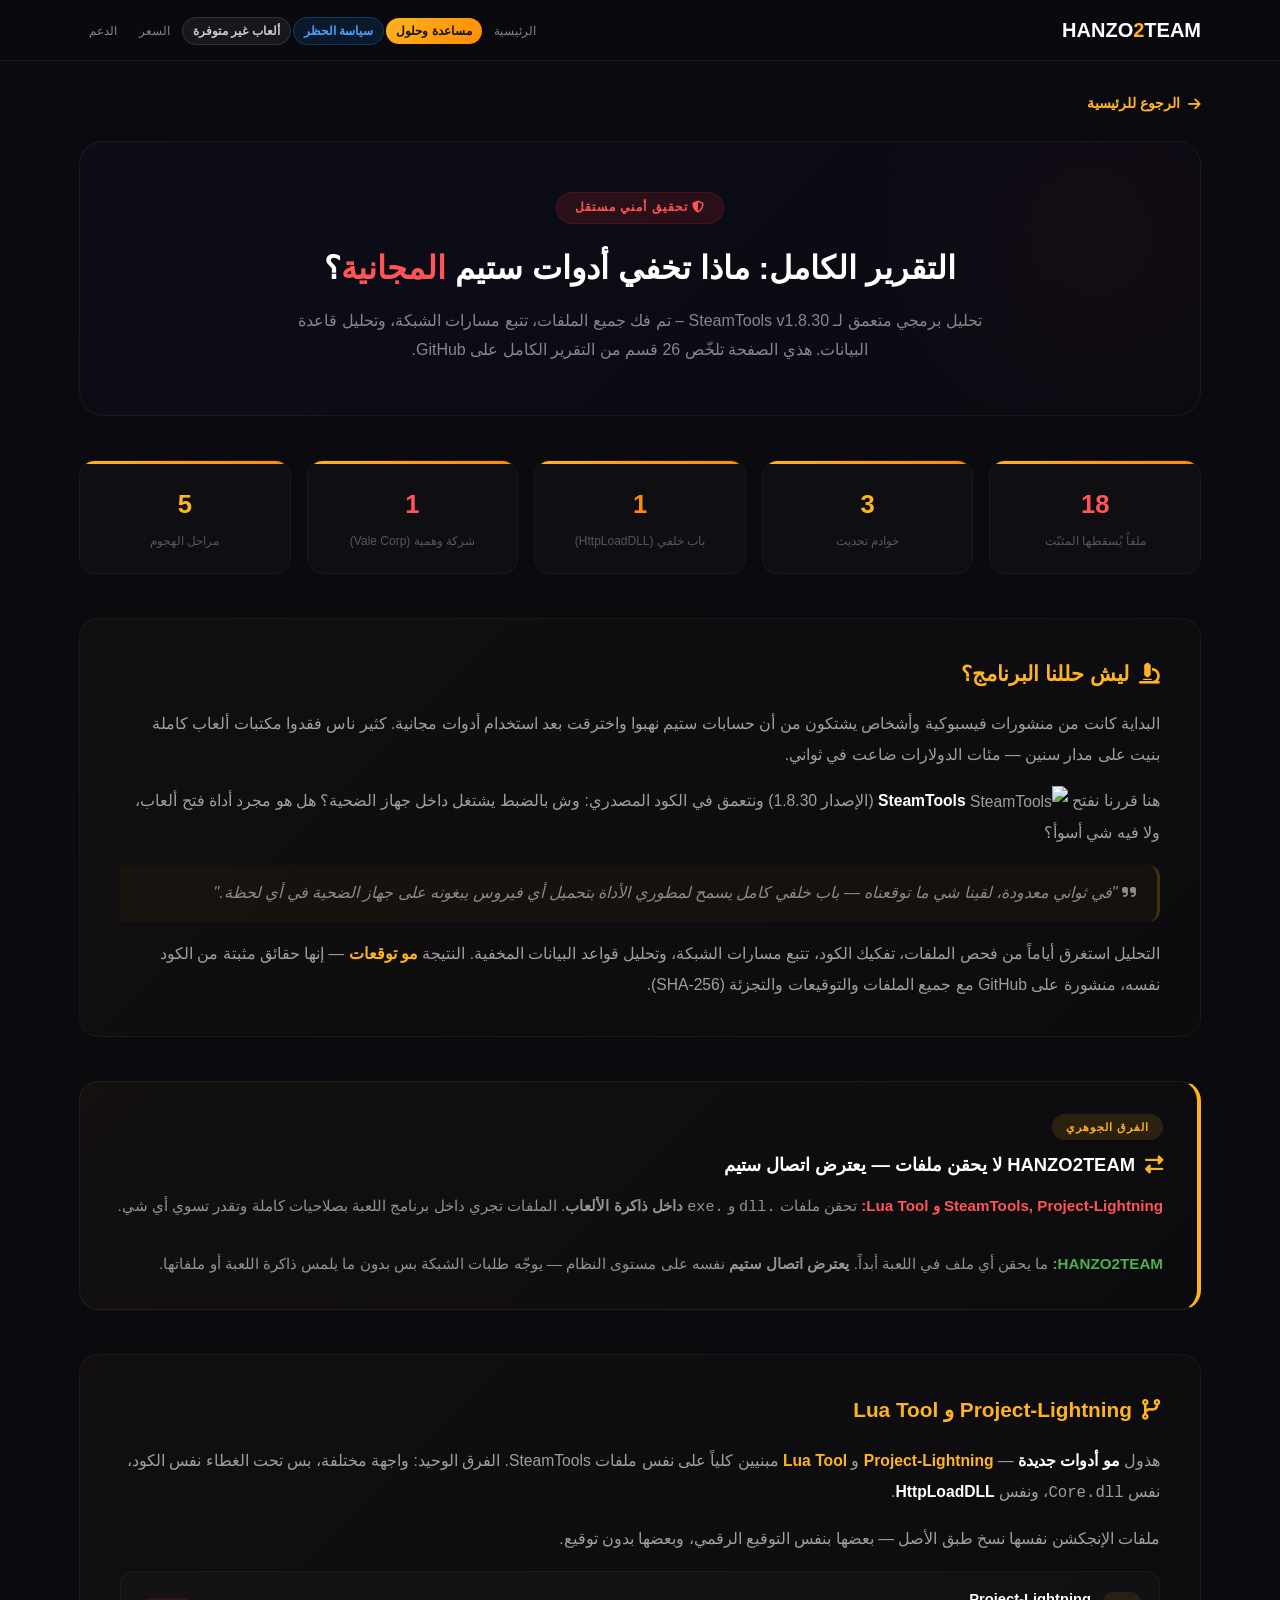
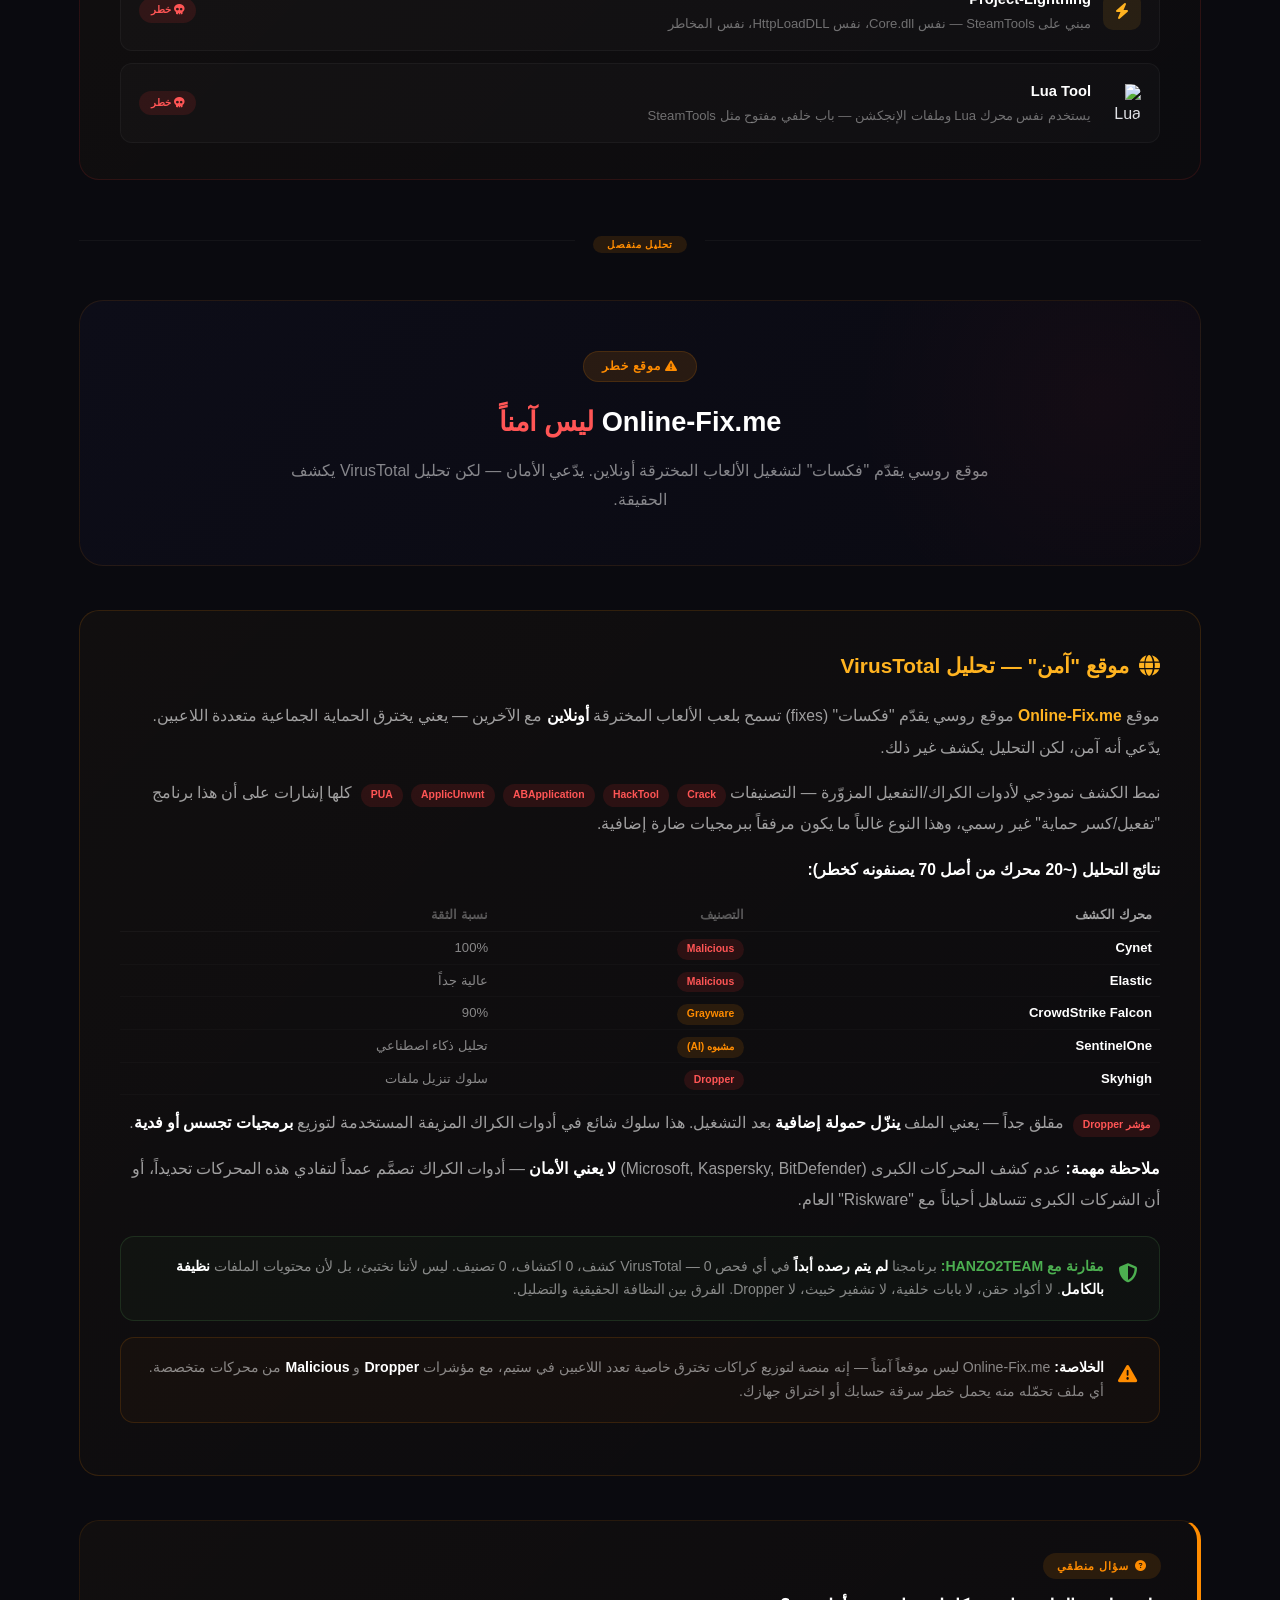
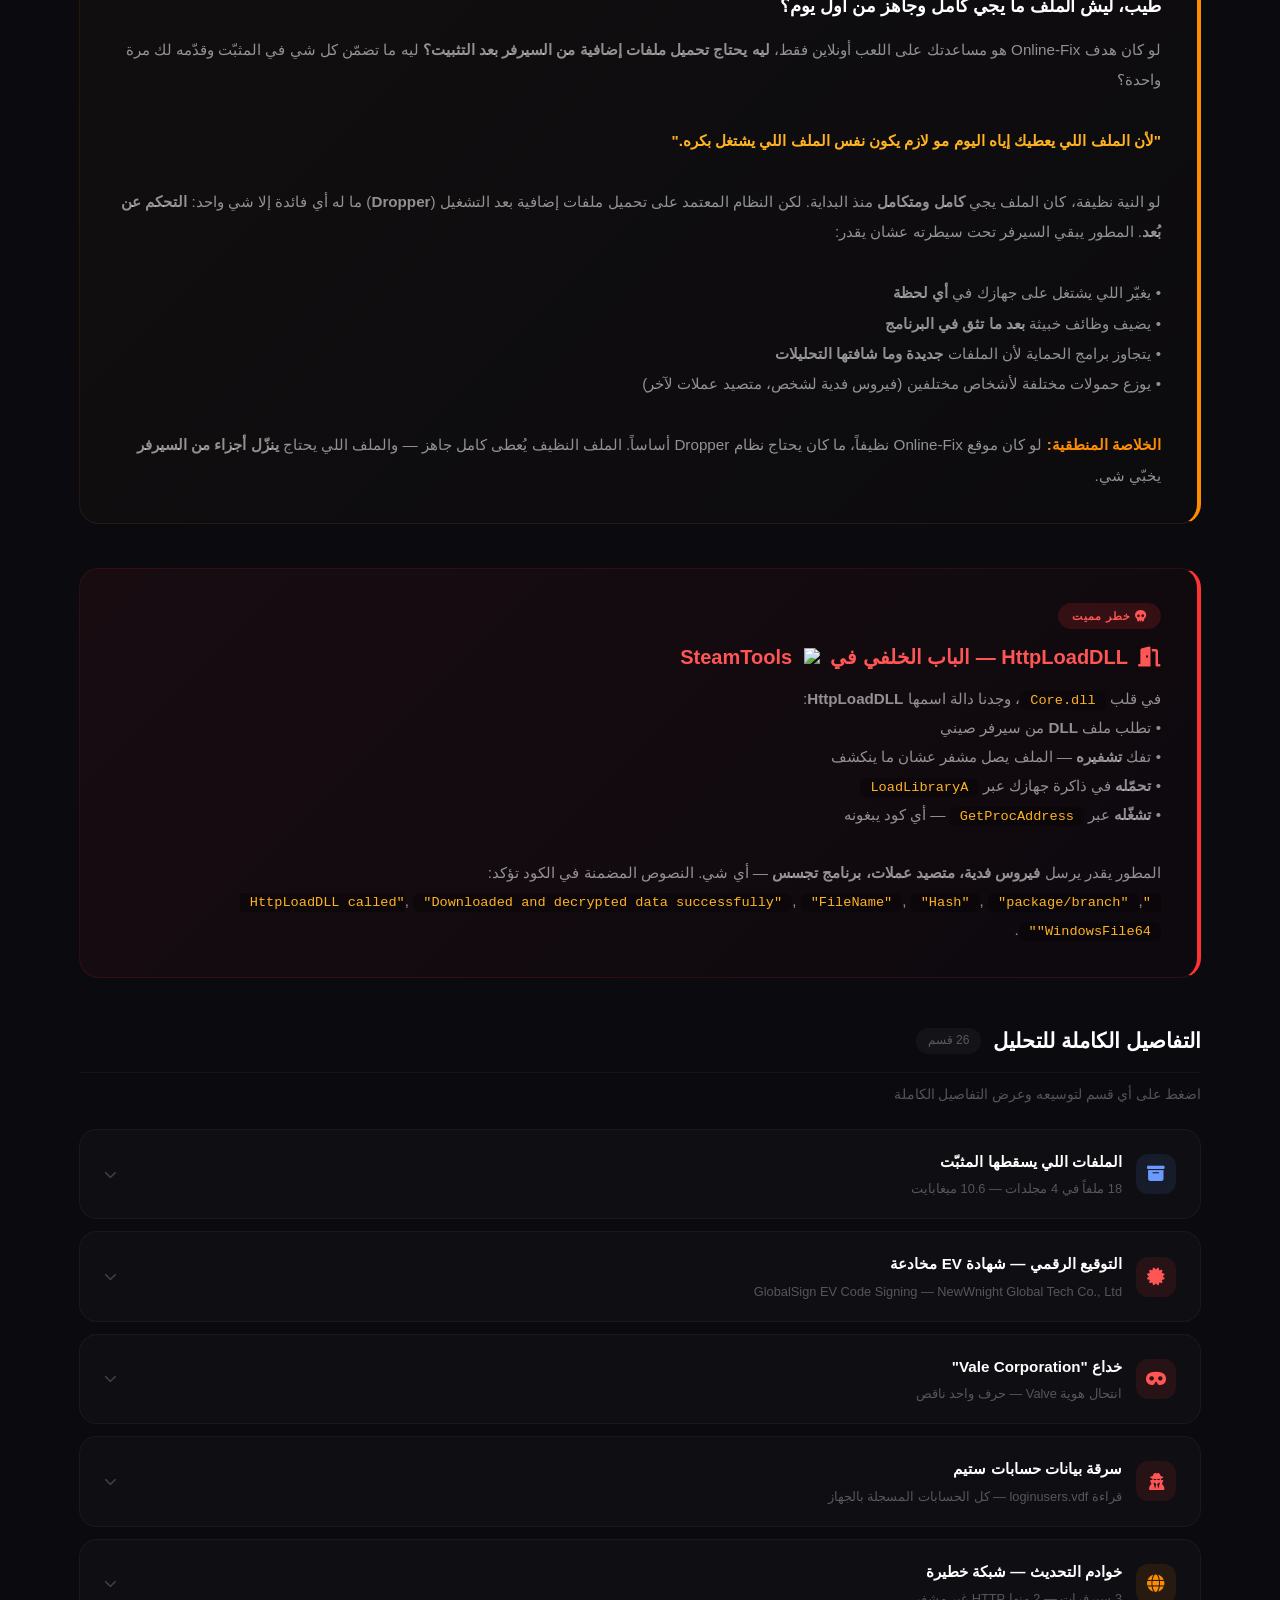
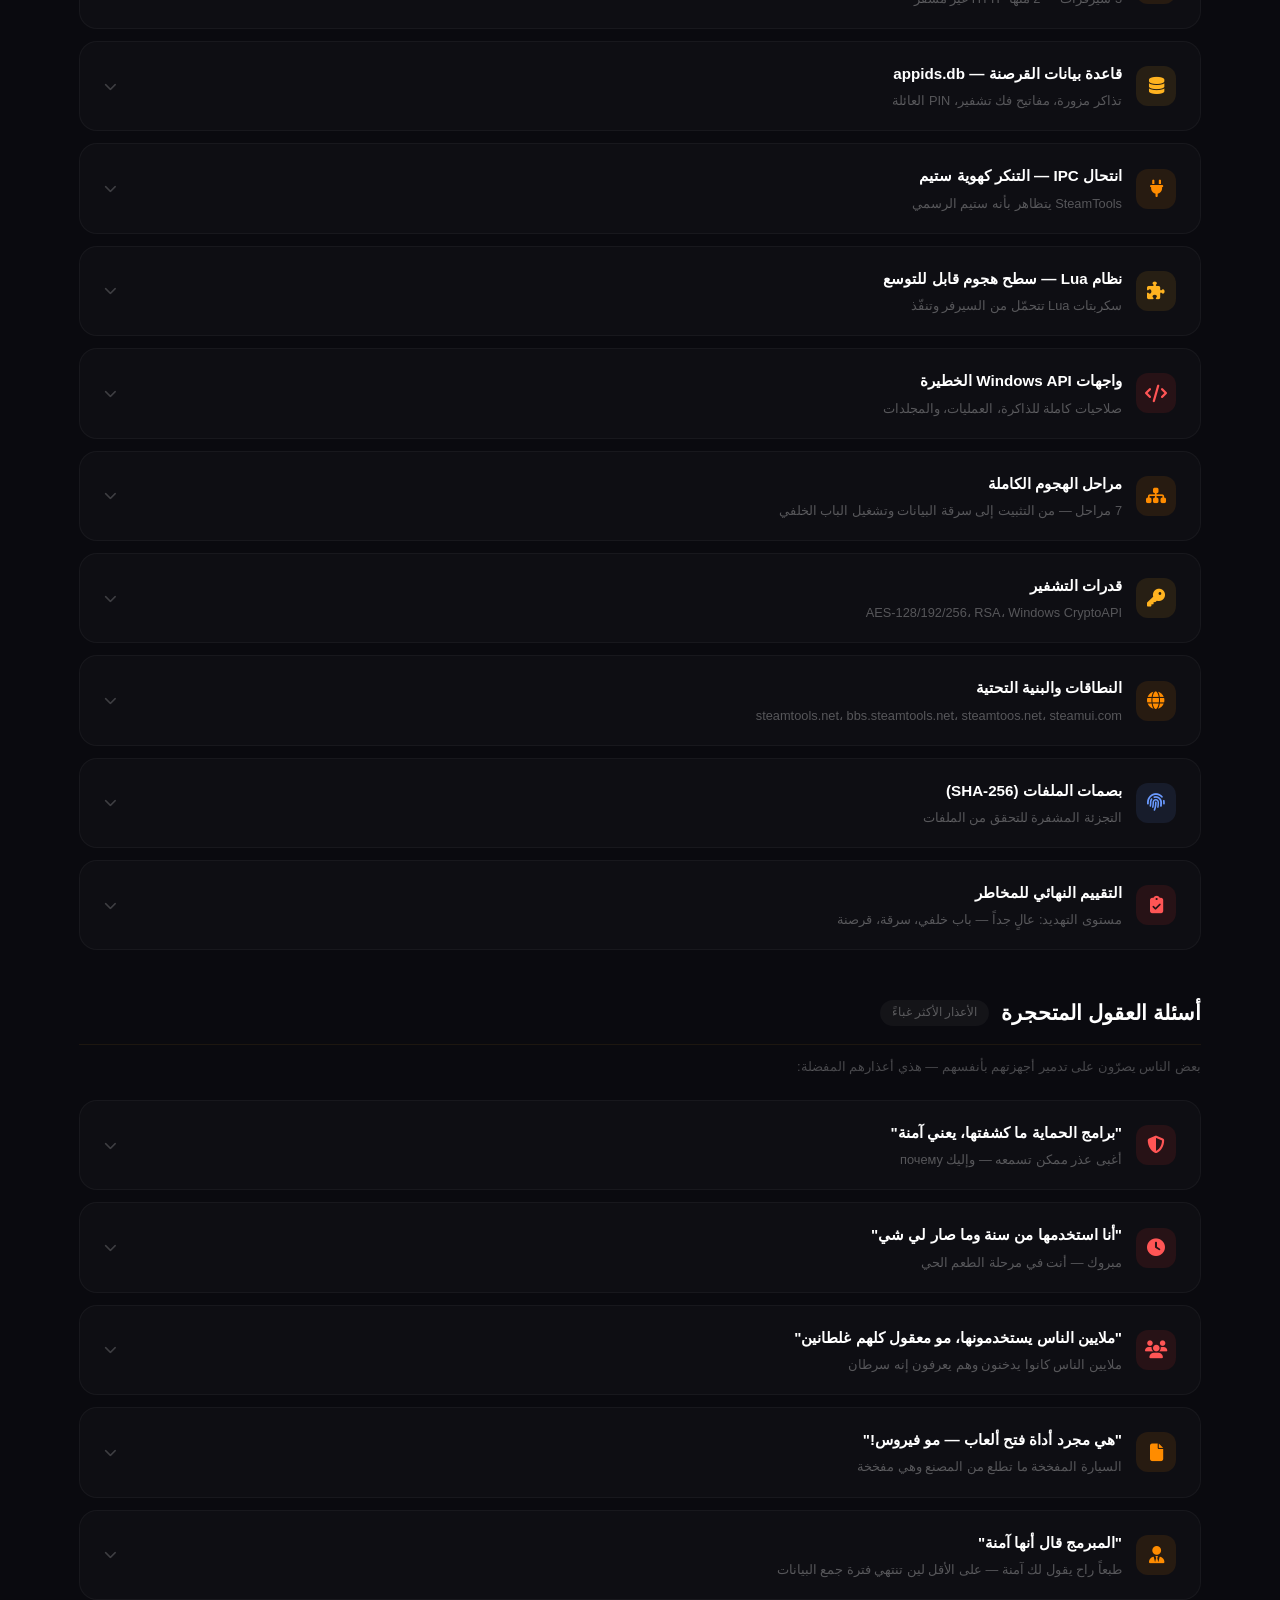
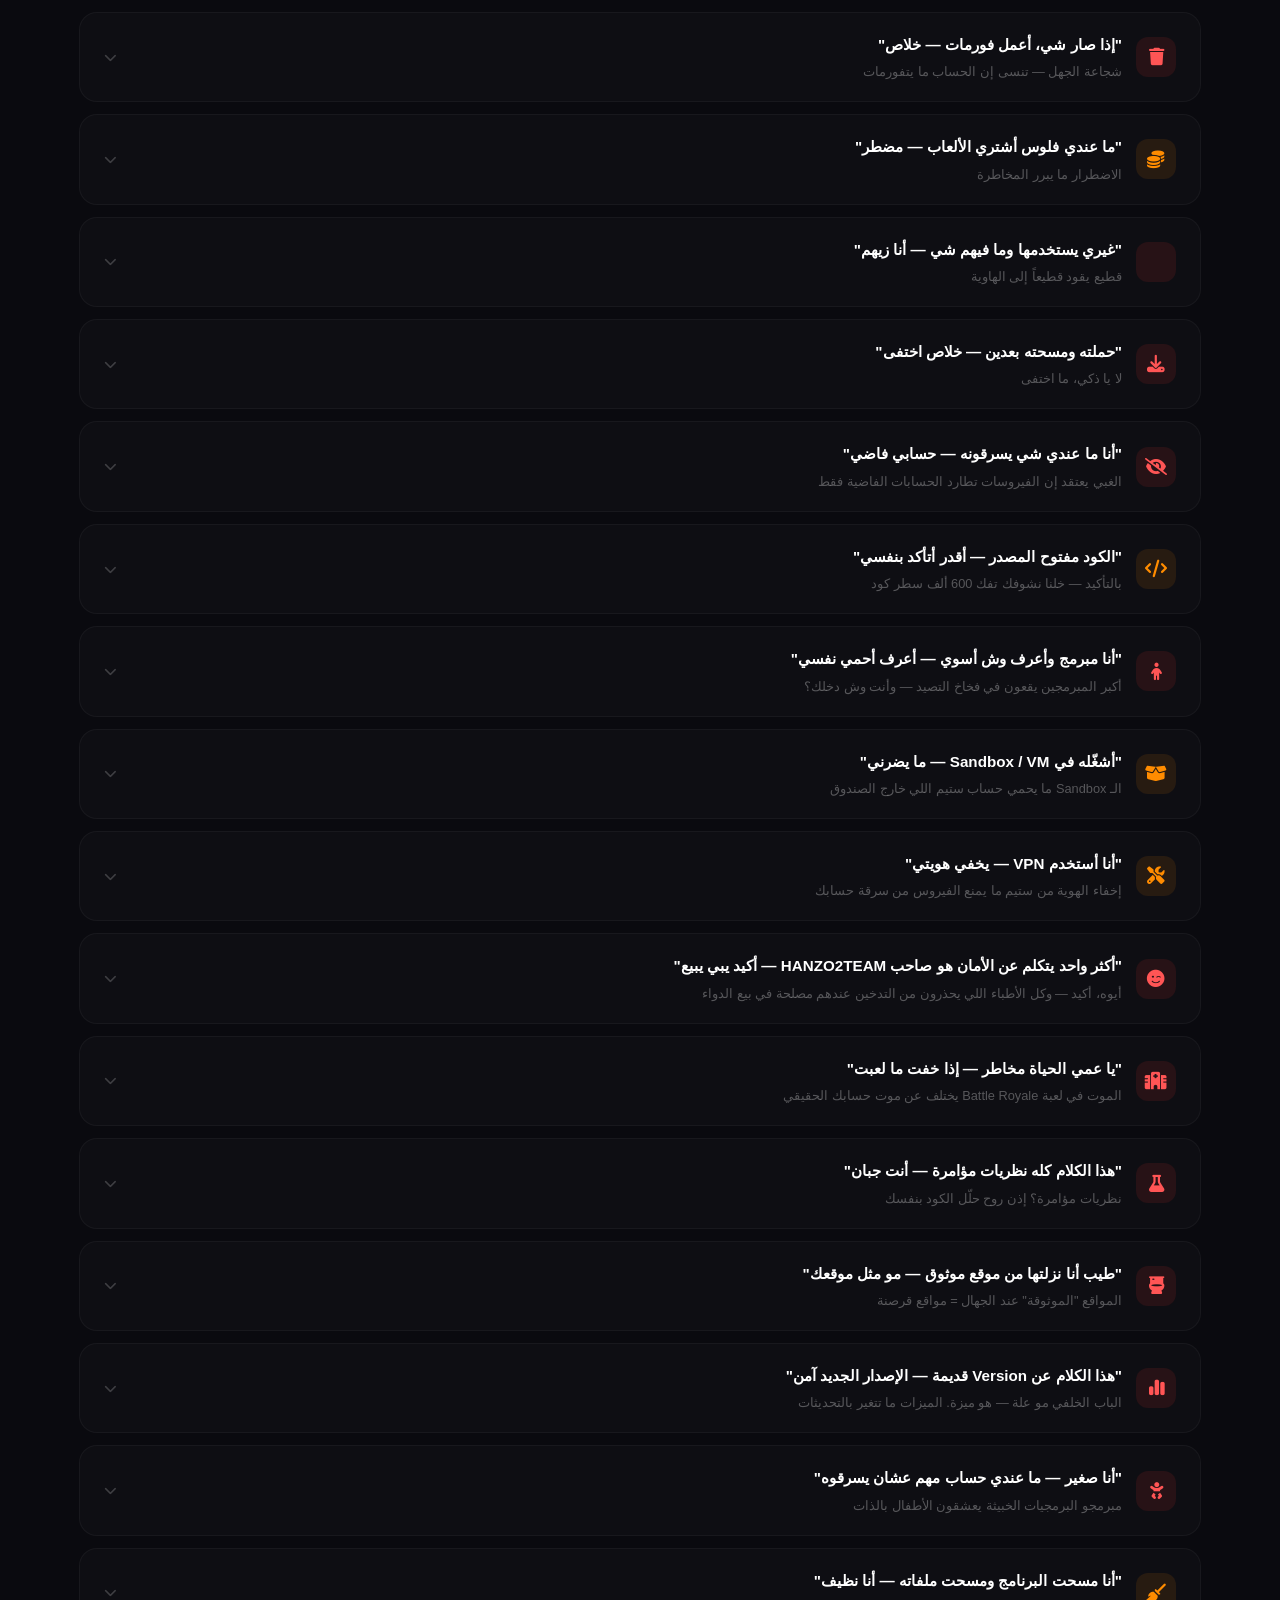
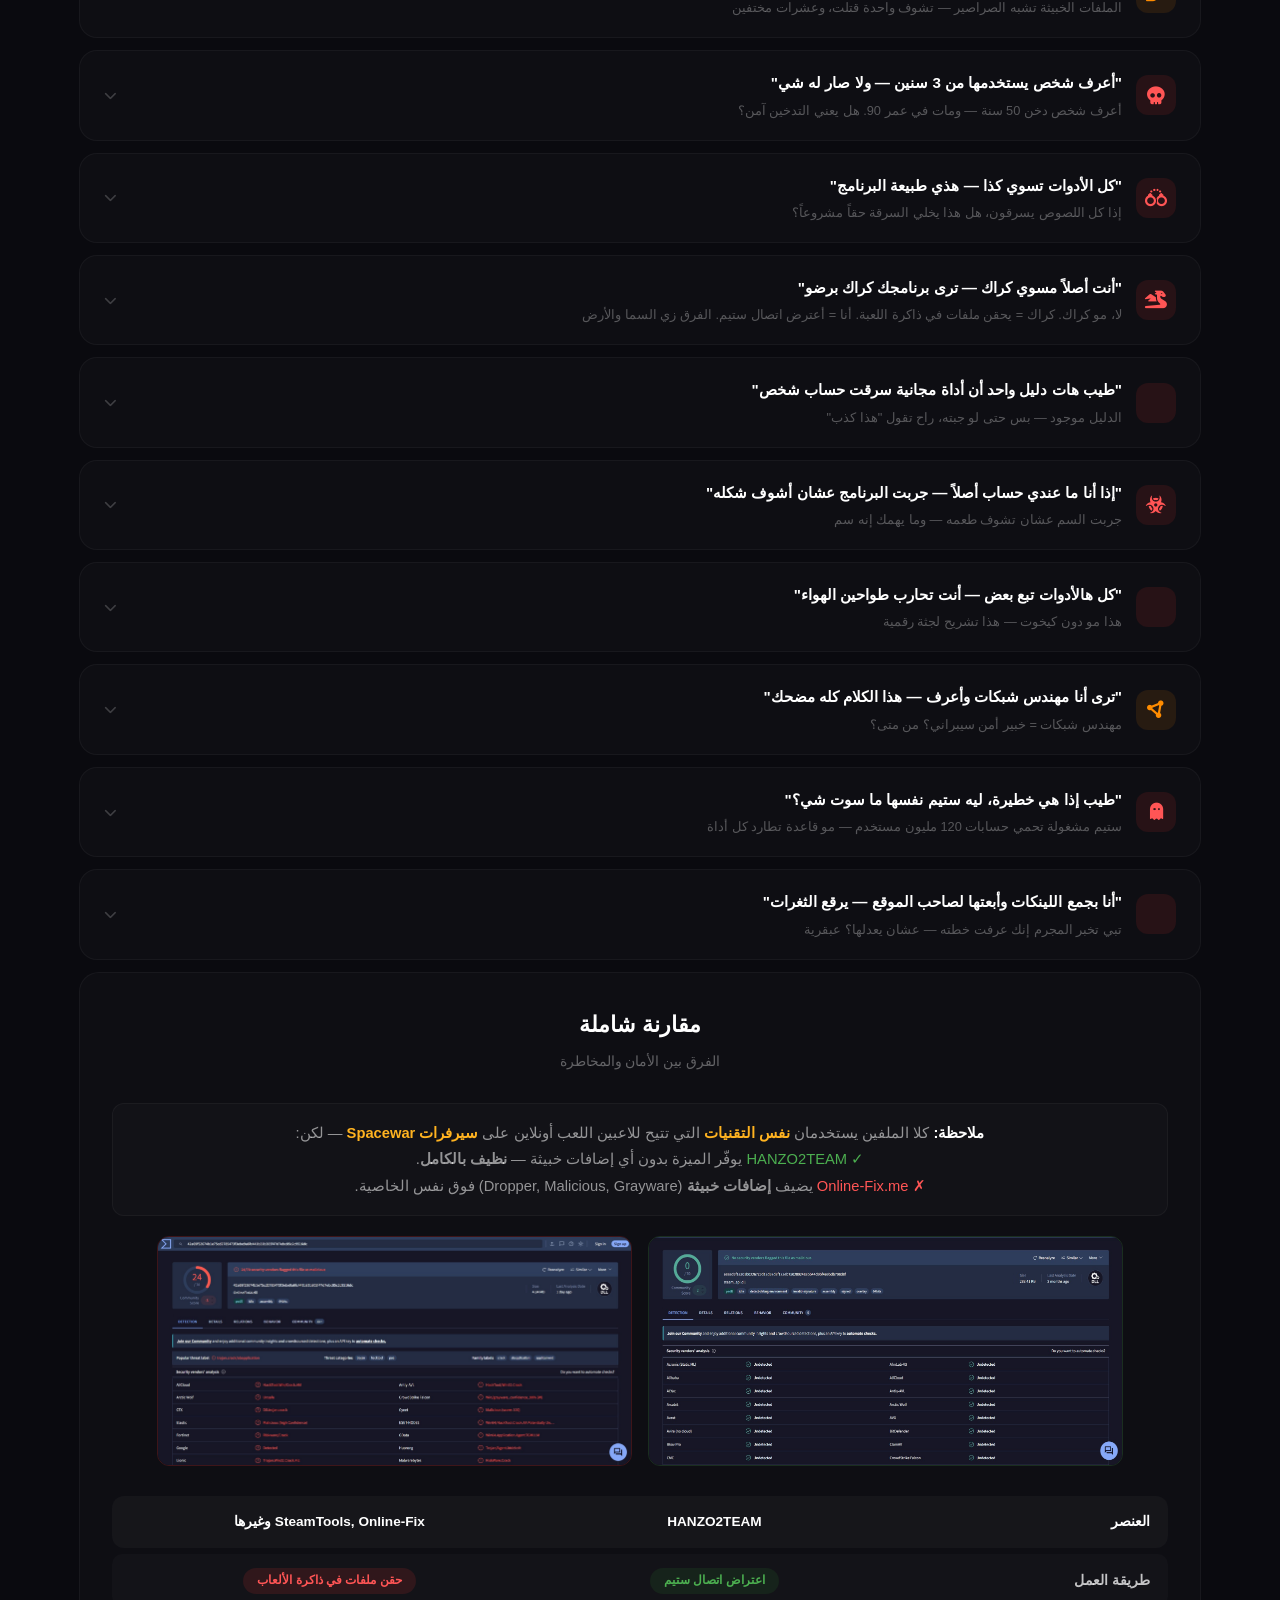
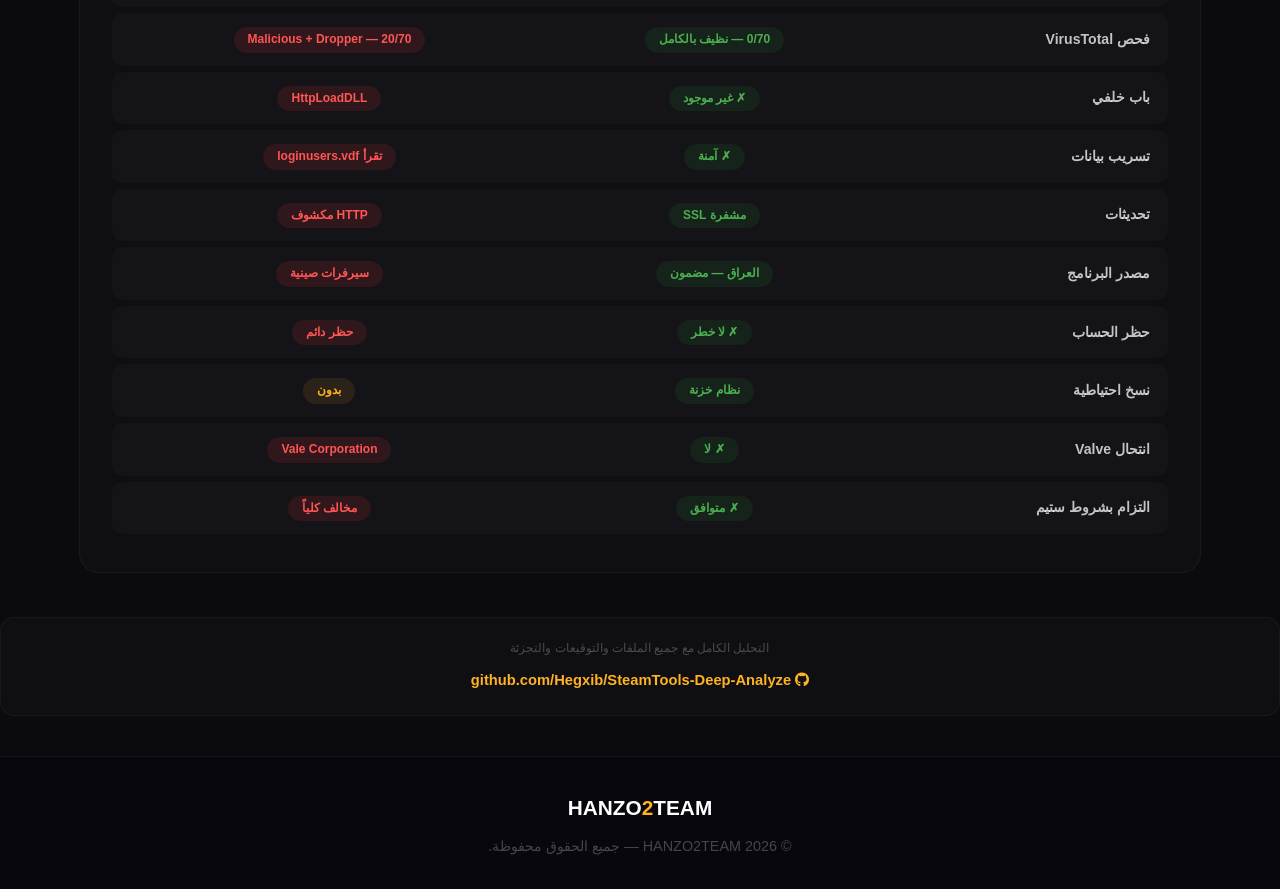
==== commit 34e57f3e: "أضف صفحة الألعاب غير المتوفرة (441 لعبة) مع رابطها في جميع الصفحات" ====
--- a/dangers.html
+++ b/dangers.html
@@ -382,6 +382,7 @@
         <li><a href="index.html" class="nav-link">الرئيسية</a></li>
         <li><a href="help.html" class="nav-link nav-help">مساعدة وحلول</a></li>
         <li><a href="policy.html" class="nav-link nav-policy">سياسة الحظر</a></li>
+        <li><a href="broken-games.html" class="nav-link nav-unavail">ألعاب غير متوفرة</a></li>
         <li><a href="index.html#pricing" class="nav-link">السعر</a></li>
         <li><a href="index.html#contact" class="nav-link">الدعم</a></li>
       </ul>
--- a/style.css
+++ b/style.css
@@ -197,6 +197,24 @@
   color: #ff7777 !important;
 }
 
+.nav-unavail {
+  background: rgba(255, 255, 255, 0.06);
+  color: #c9c9d4 !important;
+  font-weight: 700;
+  border: 1px solid rgba(255, 255, 255, 0.12);
+}
+
+.nav-unavail:hover {
+  background: rgba(255, 255, 255, 0.12) !important;
+  color: #ffffff !important;
+}
+
+.nav-unavail.active {
+  background: rgba(255, 179, 32, 0.12) !important;
+  color: #ffb320 !important;
+  border-color: rgba(255, 179, 32, 0.3) !important;
+}
+
 .nav-toggle {
   display: none;
   background: none;
@@ -1223,6 +1241,17 @@
     color: #6db8ff !important;
   }
 
+  .nav-unavail {
+    background: rgba(255, 255, 255, 0.05);
+    color: #c9c9d4 !important;
+    border: 1px solid rgba(255, 255, 255, 0.1);
+  }
+
+  .nav-unavail:hover {
+    background: rgba(255, 255, 255, 0.12) !important;
+    color: #ffffff !important;
+  }
+
   .hero-title {
     font-size: 2.2rem;
   }
